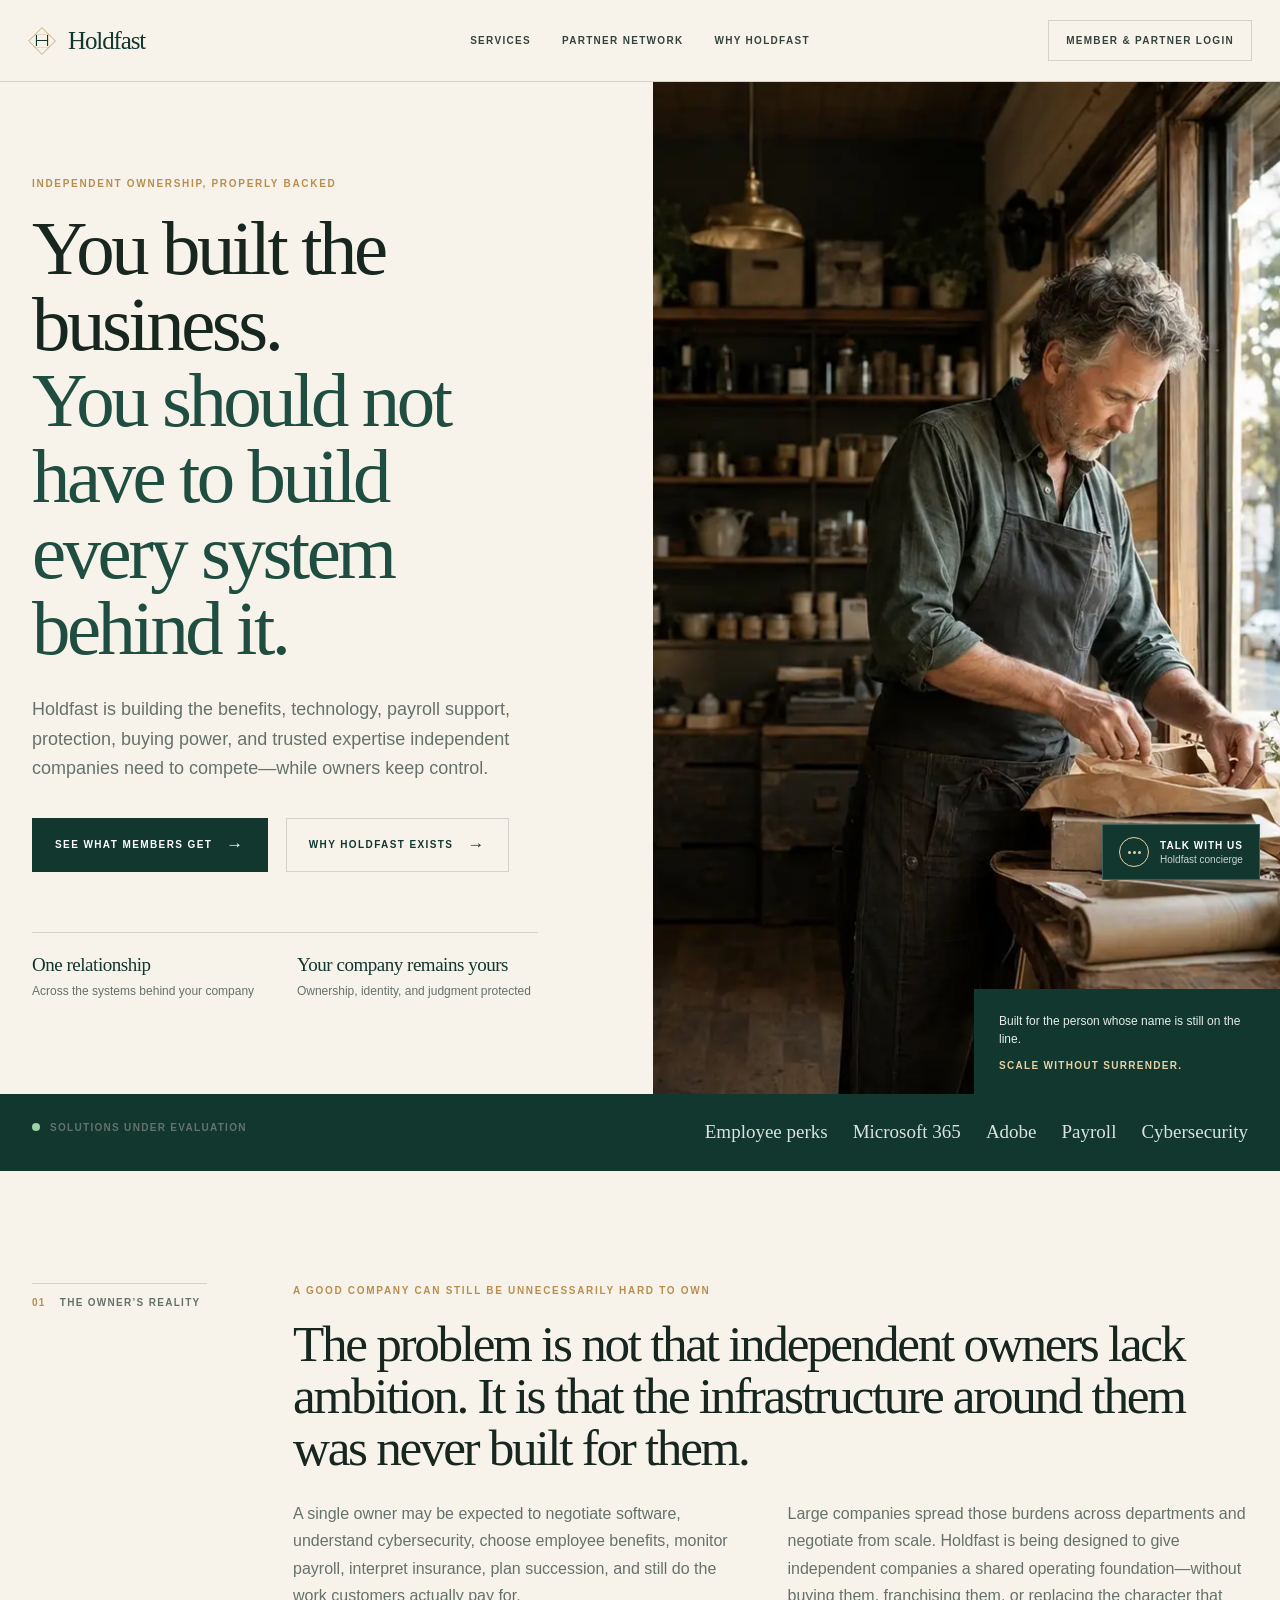
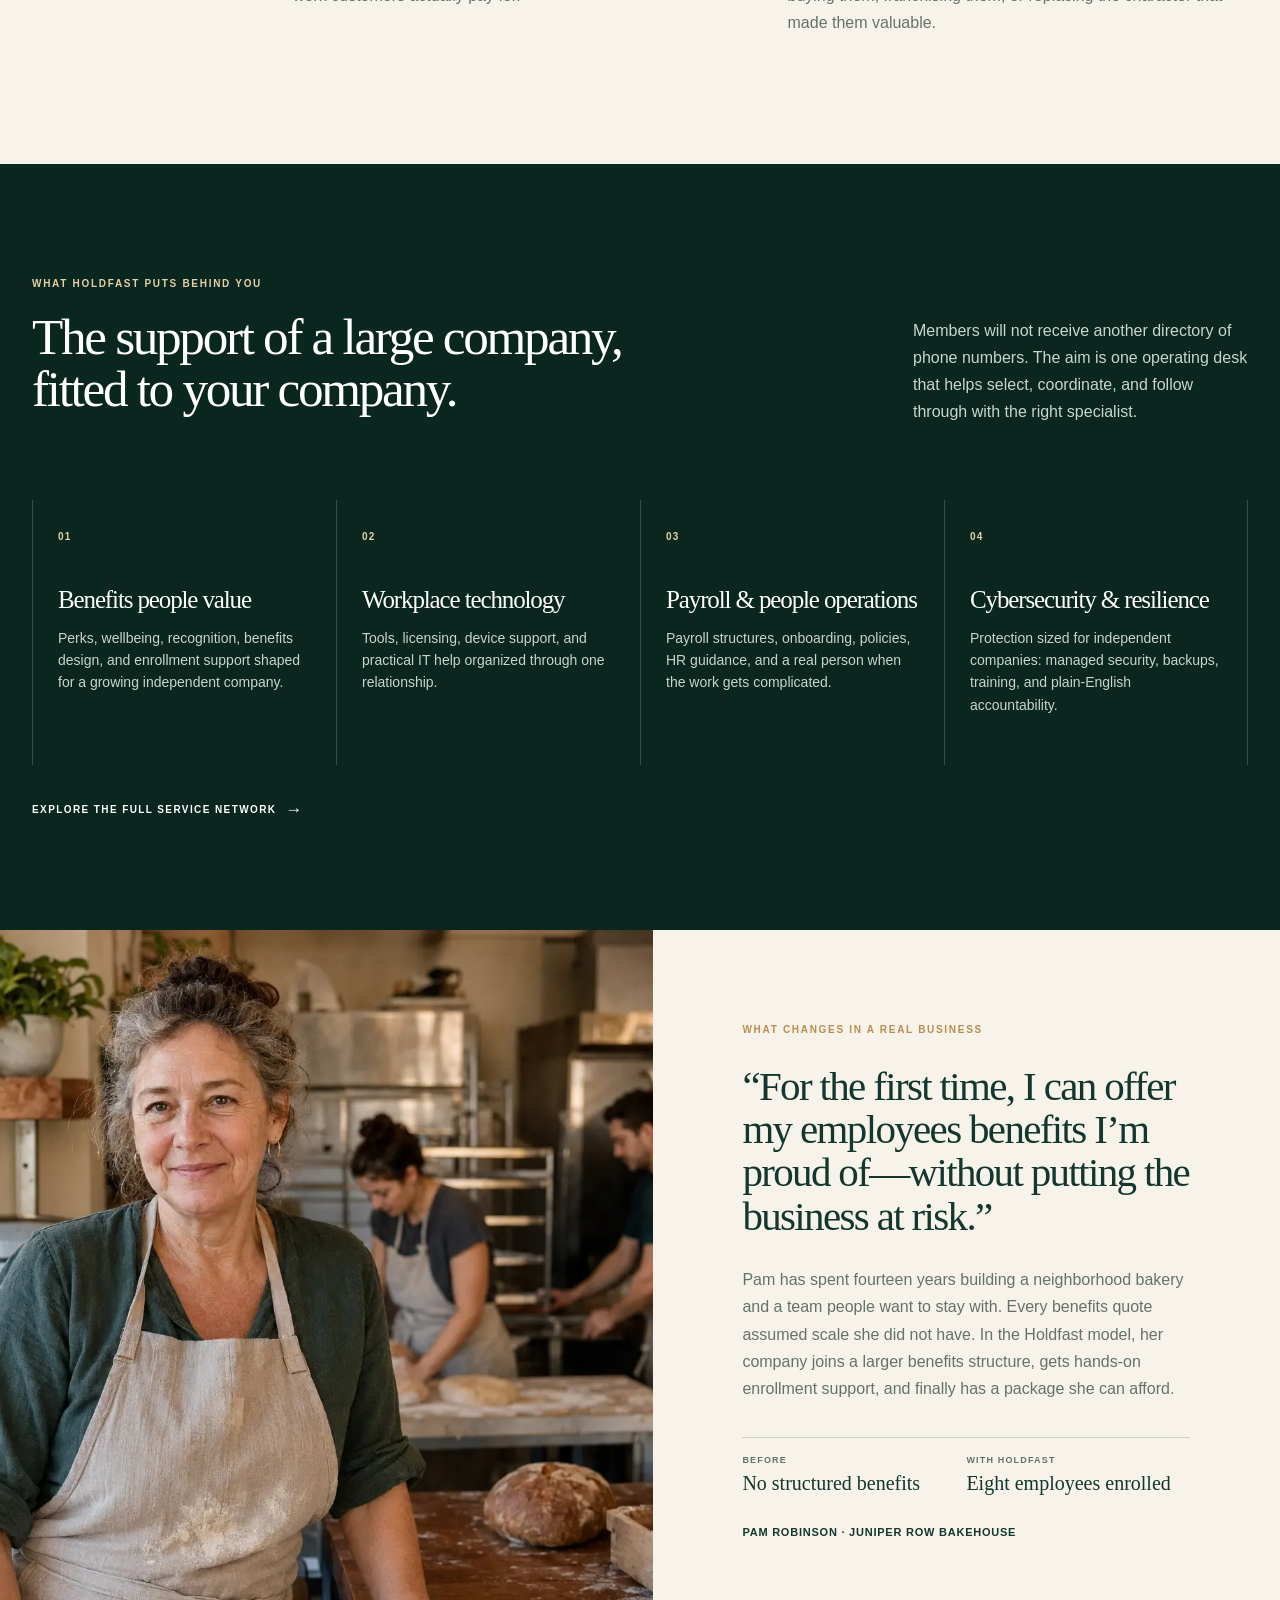
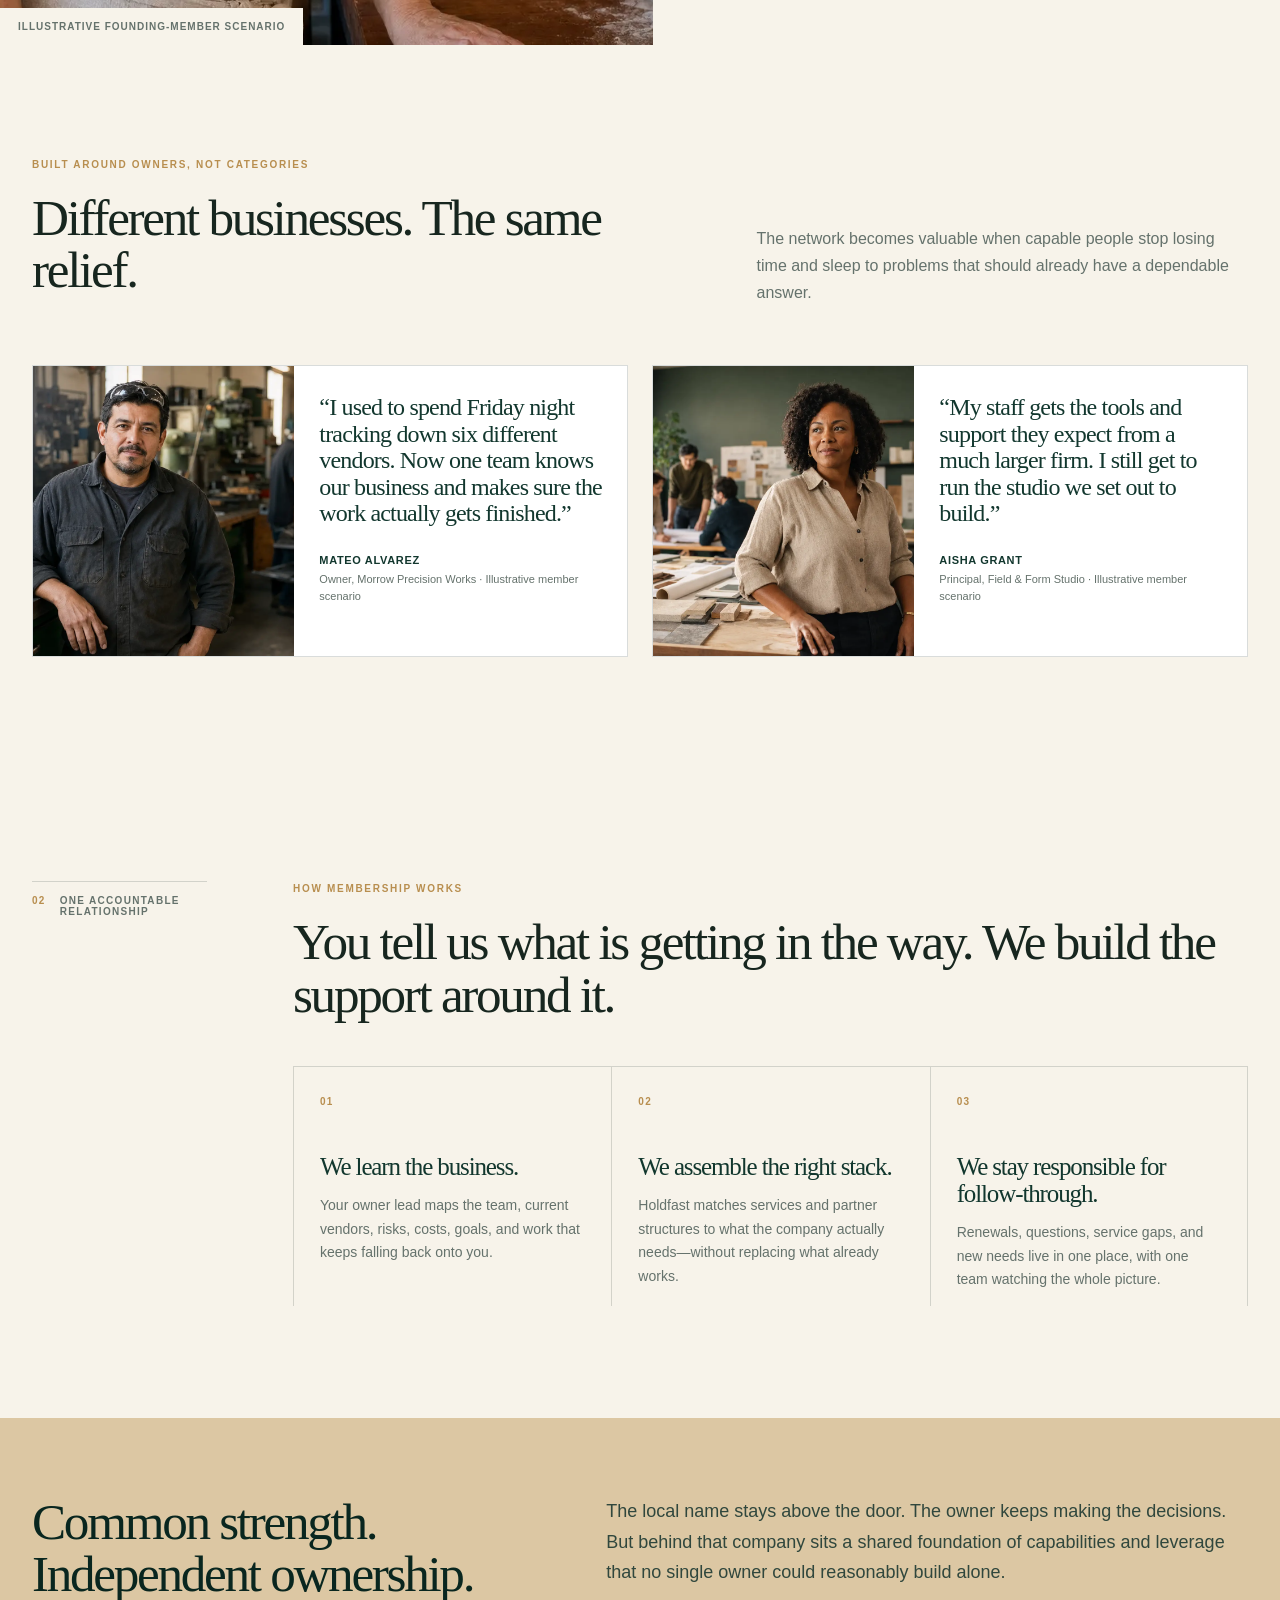
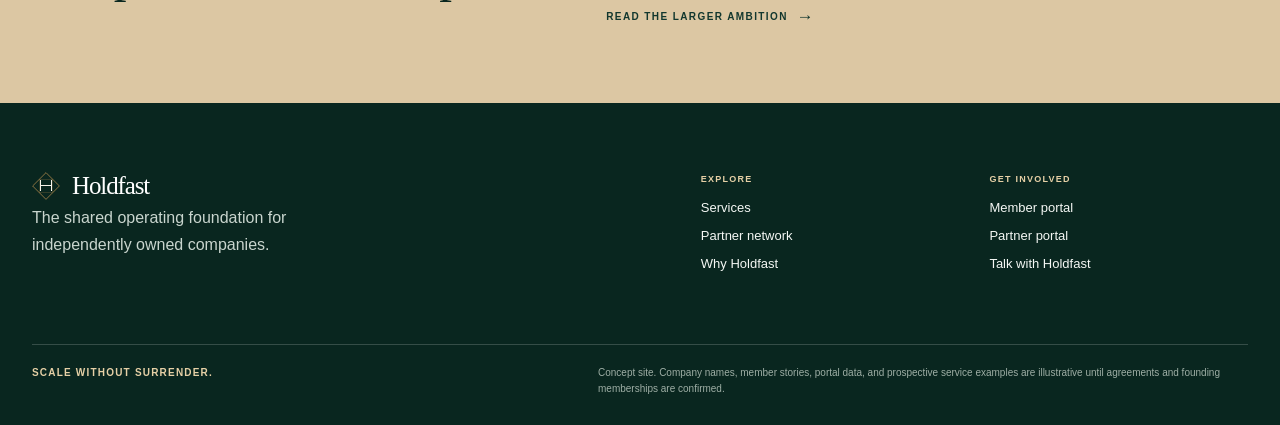
==== index.html @ 845e32da "Repair hero image framing and partner network diagram" ====
<!doctype html>
<html lang="en">
  <head>
    <meta charset="utf-8">
    <meta name="viewport" content="width=device-width, initial-scale=1">
    <meta name="description" content="Holdfast is building a shared operating foundation for independently owned companies.">
    <title>Holdfast — Scale Without Surrender</title>
    <link rel="stylesheet" href="/assets/styles/holdfast.css">
    <script defer src="/assets/scripts/holdfast.js"></script>
  </head>
  <body>
    <a class="skip-link" href="#main">Skip to content</a>
    <header class="site-header">
      <div class="nav-wrap">
        <a class="brand" href="/" aria-label="Holdfast home"><span class="brand-mark" aria-hidden="true"><i></i></span><span class="brand-name">Holdfast</span></a>
        <nav class="main-nav" aria-label="Primary navigation">
          <a href="/services/">Services</a>
          <a href="/network/">Partner network</a>
          <a href="/story/">Why Holdfast</a>
        </nav>
        <a class="portal-link" href="/portal/">Member &amp; partner login</a>
        <button class="menu-toggle" type="button" data-menu-toggle aria-label="Open menu" aria-expanded="false"><span></span><span></span></button>
      </div>
    </header>
    <nav class="mobile-nav" data-mobile-nav aria-label="Mobile navigation">
      <a href="/services/">Services</a>
      <a href="/network/">Partner network</a>
      <a href="/story/">Why Holdfast</a>
      <a href="/portal/">Member &amp; partner login</a>
    </nav>

    <main id="main" class="page">
      <section class="home-hero">
        <div class="home-copy">
          <p class="eyebrow">Independent ownership, properly backed</p>
          <h1>You built the business.<span class="display-line">You should not have to build every system behind it.</span></h1>
          <p class="lede">Holdfast is building the benefits, technology, payroll support, protection, buying power, and trusted expertise independent companies need to compete—while owners keep control.</p>
          <div class="hero-actions">
            <a class="button primary" href="/services/">See what members get <span class="arrow">→</span></a>
            <a class="button secondary" href="/story/">Why Holdfast exists <span class="arrow">→</span></a>
          </div>
          <div class="hero-proof">
            <div><strong>One relationship</strong><span>Across the systems behind your company</span></div>
            <div><strong>Your company remains yours</strong><span>Ownership, identity, and judgment protected</span></div>
          </div>
        </div>
        <div class="hero-visual">
          <img src="/assets/media/owner-at-work.webp" alt="Independent business owner preparing an order in a workshop" width="1568" height="1003" fetchpriority="high" decoding="async">
          <div class="photo-flag"><span>Built for the person whose name is still on the line.</span><strong>Scale without surrender.</strong></div>
        </div>
      </section>

      <section class="partner-bar" aria-label="Illustrative services under evaluation">
        <div class="container partner-bar-inner">
          <p class="partner-bar-label"><span class="status-dot"></span> Solutions under evaluation</p>
          <div class="platform-list" aria-label="Examples of platform categories"><span>Employee perks</span><span>Microsoft 365</span><span>Adobe</span><span>Payroll</span><span>Cybersecurity</span></div>
        </div>
      </section>

      <section class="section container split-index">
        <div class="section-index"><b>01</b><span>The owner’s reality</span></div>
        <div>
          <p class="eyebrow">A good company can still be unnecessarily hard to own</p>
          <h2>The problem is not that independent owners lack ambition. It is that the infrastructure around them was never built for them.</h2>
          <div class="two-column">
            <p>A single owner may be expected to negotiate software, understand cybersecurity, choose employee benefits, monitor payroll, interpret insurance, plan succession, and still do the work customers actually pay for.</p>
            <p>Large companies spread those burdens across departments and negotiate from scale. Holdfast is being designed to give independent companies a shared operating foundation—without buying them, franchising them, or replacing the character that made them valuable.</p>
          </div>
        </div>
      </section>

      <section class="services-band section">
        <div class="container">
          <div class="services-head">
            <div><p class="eyebrow light">What Holdfast puts behind you</p><h2>The support of a large company, fitted to your company.</h2></div>
            <p>Members will not receive another directory of phone numbers. The aim is one operating desk that helps select, coordinate, and follow through with the right specialist.</p>
          </div>
          <div class="service-grid">
            <a class="service-card" href="/services/#benefits"><span class="service-no">01</span><h3>Benefits people value</h3><p>Perks, wellbeing, recognition, benefits design, and enrollment support shaped for a growing independent company.</p></a>
            <a class="service-card" href="/services/#technology"><span class="service-no">02</span><h3>Workplace technology</h3><p>Tools, licensing, device support, and practical IT help organized through one relationship.</p></a>
            <a class="service-card" href="/services/#payroll"><span class="service-no">03</span><h3>Payroll &amp; people operations</h3><p>Payroll structures, onboarding, policies, HR guidance, and a real person when the work gets complicated.</p></a>
            <a class="service-card" href="/services/#security"><span class="service-no">04</span><h3>Cybersecurity &amp; resilience</h3><p>Protection sized for independent companies: managed security, backups, training, and plain-English accountability.</p></a>
          </div>
          <a class="inline-link light band-footer-link" href="/services/">Explore the full service network <span class="arrow">→</span></a>
        </div>
      </section>

      <section class="story-feature">
        <div class="story-image"><img src="/assets/media/pam-bakery.webp" alt="Illustrative independent bakery owner in her shop"><span class="image-note">Illustrative founding-member scenario</span></div>
        <div class="story-copy">
          <p class="eyebrow">What changes in a real business</p>
          <p class="story-quote">“For the first time, I can offer my employees benefits I’m proud of—without putting the business at risk.”</p>
          <p>Pam has spent fourteen years building a neighborhood bakery and a team people want to stay with. Every benefits quote assumed scale she did not have. In the Holdfast model, her company joins a larger benefits structure, gets hands-on enrollment support, and finally has a package she can afford.</p>
          <div class="before-after"><div><span>Before</span><strong>No structured benefits</strong></div><div><span>With Holdfast</span><strong>Eight employees enrolled</strong></div></div>
          <p class="credit">Pam Robinson · Juniper Row Bakehouse</p>
        </div>
      </section>

      <section class="section container">
        <div class="owner-stories-head"><div><p class="eyebrow">Built around owners, not categories</p><h2>Different businesses. The same relief.</h2></div><p>The network becomes valuable when capable people stop losing time and sleep to problems that should already have a dependable answer.</p></div>
        <div class="story-cards">
          <article class="story-card"><img src="/assets/media/mateo-workshop.webp" alt="Illustrative independent workshop owner"><div class="story-card-copy"><blockquote>“I used to spend Friday night tracking down six different vendors. Now one team knows our business and makes sure the work actually gets finished.”</blockquote><strong>Mateo Alvarez</strong><small>Owner, Morrow Precision Works · Illustrative member scenario</small></div></article>
          <article class="story-card"><img src="/assets/media/aisha-studio.webp" alt="Illustrative independent studio owner"><div class="story-card-copy"><blockquote>“My staff gets the tools and support they expect from a much larger firm. I still get to run the studio we set out to build.”</blockquote><strong>Aisha Grant</strong><small>Principal, Field &amp; Form Studio · Illustrative member scenario</small></div></article>
        </div>
      </section>

      <section class="section container split-index">
        <div class="section-index"><b>02</b><span>One accountable relationship</span></div>
        <div>
          <p class="eyebrow">How membership works</p>
          <h2>You tell us what is getting in the way. We build the support around it.</h2>
          <div class="steps">
            <article class="step"><span>01</span><h3>We learn the business.</h3><p>Your owner lead maps the team, current vendors, risks, costs, goals, and work that keeps falling back onto you.</p></article>
            <article class="step"><span>02</span><h3>We assemble the right stack.</h3><p>Holdfast matches services and partner structures to what the company actually needs—without replacing what already works.</p></article>
            <article class="step"><span>03</span><h3>We stay responsible for follow-through.</h3><p>Renewals, questions, service gaps, and new needs live in one place, with one team watching the whole picture.</p></article>
          </div>
        </div>
      </section>

      <section class="vision-strip">
        <div class="container vision-strip-inner">
          <h2>Common strength.<br>Independent ownership.</h2>
          <div><p>The local name stays above the door. The owner keeps making the decisions. But behind that company sits a shared foundation of capabilities and leverage that no single owner could reasonably build alone.</p><a class="inline-link" href="/story/">Read the larger ambition <span class="arrow">→</span></a></div>
        </div>
      </section>
    </main>

    <footer class="site-footer">
      <div class="container footer-grid">
        <div class="footer-brand"><a class="brand" href="/"><span class="brand-mark" aria-hidden="true"><i></i></span><span class="brand-name">Holdfast</span></a><p>The shared operating foundation for independently owned companies.</p></div>
        <div class="footer-nav"><div><p class="footer-label">Explore</p><a href="/services/">Services</a><a href="/network/">Partner network</a><a href="/story/">Why Holdfast</a></div><div><p class="footer-label">Get involved</p><a href="/portal/">Member portal</a><a href="/portal/?role=partner">Partner portal</a><button type="button" data-chat-open>Talk with Holdfast</button></div></div>
      </div>
      <div class="container footer-bottom"><p>Scale without surrender.</p><p>Concept site. Company names, member stories, portal data, and prospective service examples are illustrative until agreements and founding memberships are confirmed.</p></div>
    </footer>

    <aside class="chat-shell" aria-label="Talk with Holdfast">
      <section class="chat-panel" data-chat-panel hidden>
        <div class="chat-head"><div><span class="live-status"><i></i> Concierge preview</span><h3>Talk with Holdfast</h3><p>A starting place for future members and partners.</p></div><button type="button" data-chat-close aria-label="Close chat">×</button></div>
        <div class="chat-body" data-chat-content>
          <div class="chat-bubble">Hi—tell us what you are carrying in your business. We’ll help you find the right place to start.</div>
          <div class="chat-options" data-chat-options><button type="button">I own a business</button><button type="button">I represent a service partner</button><button type="button">I want to understand the vision</button></div>
          <form data-chat-form><textarea aria-label="Your message" placeholder="Tell us a little about what you need…" required></textarea><button class="chat-submit" type="submit">Start the conversation <span class="arrow">→</span></button></form>
        </div>
      </section>
      <button class="chat-launcher" type="button" data-chat-open aria-expanded="false"><span class="chat-icon" aria-hidden="true"><i></i><i></i><i></i></span><span><strong>Talk with us</strong><small>Holdfast concierge</small></span></button>
    </aside>
  </body>
</html>
---- assets/styles/holdfast.css ----
:root {
  --forest: #12372e;
  --forest-deep: #09261f;
  --forest-soft: #1f4d40;
  --paper: #f7f3ea;
  --paper-deep: #eae2d3;
  --ink: #17261f;
  --muted: #65726c;
  --brass: #b88e4f;
  --brass-pale: #e6d0a6;
  --line: rgba(23, 38, 31, .16);
  --white-line: rgba(255, 255, 255, .18);
  --display: Georgia, "Times New Roman", serif;
  --body: Inter, Avenir, "Helvetica Neue", Arial, sans-serif;
  --content: 1240px;
  --radius: 2px;
  --shadow: 0 20px 65px rgba(11, 35, 28, .12);
}

* { box-sizing: border-box; }
html { scroll-behavior: smooth; }
body { margin: 0; background: var(--paper); color: var(--ink); font-family: var(--body); -webkit-font-smoothing: antialiased; }
body.nav-open { overflow: hidden; }
a { color: inherit; text-decoration: none; }
button, input, textarea { font: inherit; }
button { cursor: pointer; }
img { display: block; max-width: 100%; }

.skip-link { left: 20px; top: -60px; position: fixed; z-index: 999; padding: 12px 16px; background: var(--paper); color: var(--forest); font-weight: 700; }
.skip-link:focus { top: 20px; }
.page { overflow: hidden; }
.container { width: min(var(--content), calc(100% - 64px)); margin: 0 auto; }
.section { padding: 112px 0; }
.eyebrow { color: var(--brass); font-size: 10px; font-weight: 800; letter-spacing: .17em; line-height: 1.5; margin: 0 0 20px; text-transform: uppercase; }
.eyebrow.light { color: var(--brass-pale); }
h1, h2, h3, p { margin-top: 0; }
h1, h2, h3 { font-family: var(--display); font-weight: 400; letter-spacing: -.045em; }
h1 { font-size: clamp(46px, 6vw, 86px); line-height: .99; margin-bottom: 28px; }
h2 { font-size: clamp(34px, 4vw, 59px); line-height: 1.02; margin-bottom: 26px; }
h3 { font-size: 28px; line-height: 1.08; margin-bottom: 14px; }
p { color: var(--muted); font-size: 16px; line-height: 1.7; }
.lede { font-size: 18px; line-height: 1.64; max-width: 62ch; }
.display-line { display: block; color: var(--forest-soft); }
.button { align-items: center; border: 1px solid transparent; display: inline-flex; gap: 14px; justify-content: center; min-height: 54px; padding: 0 22px; font-size: 10px; font-weight: 800; letter-spacing: .14em; text-transform: uppercase; transition: background .18s, border-color .18s, color .18s, transform .18s; }
.button:hover { transform: translateY(-1px); }
.button.primary { background: var(--forest); color: #fff; }
.button.primary:hover { background: var(--forest-soft); }
.button.secondary { border-color: var(--line); color: var(--forest); }
.button.secondary:hover { background: #fff; }
.button.light { background: var(--paper); color: var(--forest); }
.button.light:hover { background: var(--brass-pale); }
.arrow { font-size: 17px; line-height: 1; transition: transform .18s; }
.button:hover .arrow, .inline-link:hover .arrow { transform: translateX(3px); }
.inline-link { align-items: center; color: var(--forest); display: inline-flex; gap: 9px; font-size: 10px; font-weight: 800; letter-spacing: .14em; text-transform: uppercase; }
.inline-link.light { color: #fff; }

/* Header */
.site-header { background: rgba(247,243,234,.95); backdrop-filter: blur(12px); border-bottom: 1px solid var(--line); height: 82px; position: sticky; top: 0; z-index: 90; }
.nav-wrap { align-items: center; display: grid; grid-template-columns: 1fr auto 1fr; height: 100%; width: min(1440px, calc(100% - 56px)); margin: 0 auto; }
.brand { align-items: center; display: inline-flex; gap: 12px; justify-self: start; }
.brand-mark { height: 28px; position: relative; width: 28px; }
.brand-mark::before, .brand-mark::after { border: 1px solid var(--brass); content: ""; inset: 0; position: absolute; transform: rotate(45deg) scale(.7); }
.brand-mark::after { border-color: rgba(184,142,79,.48); transform: rotate(0) scale(.48); }
.brand-mark i, .brand-mark i::before, .brand-mark i::after { background: var(--forest); content: ""; display: block; position: absolute; z-index: 1; }
.brand-mark i { height: 1px; left: 8px; top: 13px; width: 12px; }
.brand-mark i::before, .brand-mark i::after { height: 11px; top: -5px; width: 1px; }
.brand-mark i::before { left: 0; }
.brand-mark i::after { right: 0; }
.brand-name { color: var(--forest); font-family: var(--display); font-size: 25px; letter-spacing: -.045em; }
.main-nav { align-items: center; display: flex; gap: 31px; }
.main-nav a, .portal-link { color: #35433d; font-size: 10px; font-weight: 800; letter-spacing: .13em; text-transform: uppercase; }
.main-nav a { transition: color .18s; }
.main-nav a:hover, .main-nav a.active { color: var(--brass); }
.portal-link { border: 1px solid var(--line); justify-self: end; padding: 14px 17px; transition: background .18s, color .18s; }
.portal-link:hover { background: var(--forest); color: #fff; }
.menu-toggle { background: none; border: 0; display: none; height: 44px; justify-self: end; padding: 10px; width: 44px; }
.menu-toggle span { background: var(--forest); display: block; height: 1px; margin: 5px 0; width: 23px; }
.mobile-nav { background: var(--paper); border-bottom: 1px solid var(--line); display: none; left: 0; padding: 16px 28px 28px; position: fixed; right: 0; top: 82px; z-index: 80; }
.mobile-nav.open { display: grid; }
.mobile-nav a { border-bottom: 1px solid var(--line); color: var(--forest); font-size: 13px; font-weight: 800; letter-spacing: .1em; padding: 18px 0; text-transform: uppercase; }

/* Home */
.home-hero { display: grid; grid-template-columns: minmax(0, 1fr) minmax(500px, .96fr); min-height: 680px; }
.home-copy { align-self: center; padding: 94px max(32px, calc((100vw - var(--content)) / 2)) 94px max(32px, calc((100vw - var(--content)) / 2)); padding-right: 9vw; }
.home-copy h1 { max-width: 710px; }
.hero-actions { align-items: center; display: flex; flex-wrap: wrap; gap: 18px; margin-top: 34px; }
.hero-proof { border-top: 1px solid var(--line); display: grid; gap: 24px; grid-template-columns: 1fr 1fr; margin-top: 60px; padding-top: 21px; max-width: 590px; }
.hero-proof strong { color: var(--forest); display: block; font-family: var(--display); font-size: 19px; font-weight: 400; letter-spacing: -.025em; margin-bottom: 5px; }
.hero-proof span { color: var(--muted); font-size: 12px; line-height: 1.5; }
.hero-visual { background: var(--forest-deep); min-height: 680px; overflow: hidden; position: relative; }
.hero-visual img { height: 100%; object-fit: cover; object-position: 75% center; width: 100%; }
.photo-flag { background: var(--forest); bottom: 0; color: #fff; max-width: 306px; padding: 23px 25px; position: absolute; right: 0; }
.photo-flag span { color: #e5ece7; display: block; font-size: 12px; line-height: 1.5; }
.photo-flag strong { color: var(--brass-pale); display: block; font-size: 10px; letter-spacing: .13em; margin-top: 12px; text-transform: uppercase; }
.partner-bar { background: var(--forest); color: #fff; padding: 25px 0; }
.partner-bar-inner { align-items: center; display: flex; gap: 36px; justify-content: space-between; }
.partner-bar-label { align-items: center; display: flex; flex: 0 0 auto; font-size: 10px; font-weight: 800; gap: 10px; letter-spacing: .13em; text-transform: uppercase; }
.status-dot { background: #9bd3a9; border-radius: 50%; height: 8px; width: 8px; }
.platform-list { align-items: center; color: #d9e2dc; display: flex; flex-wrap: wrap; font-family: var(--display); font-size: 19px; gap: 25px; justify-content: flex-end; }
.platform-list span { white-space: nowrap; }

.split-index { display: grid; gap: 86px; grid-template-columns: 175px minmax(0, 1fr); }
.section-index { border-top: 1px solid var(--line); color: var(--muted); display: flex; font-size: 10px; font-weight: 800; gap: 14px; letter-spacing: .13em; padding-top: 13px; text-transform: uppercase; }
.section-index b { color: var(--brass); }
.two-column { display: grid; gap: 34px; grid-template-columns: 1fr 1fr; }
.services-band { background: var(--forest-deep); color: #fff; }
.services-head { align-items: end; display: flex; gap: 60px; justify-content: space-between; margin-bottom: 58px; }
.services-head h2 { max-width: 680px; }
.services-head p { color: #c9d5ce; max-width: 335px; }
.service-grid { display: grid; grid-template-columns: repeat(4, 1fr); }
.service-card { border-left: 1px solid var(--white-line); min-height: 265px; padding: 26px 25px; transition: background .18s; }
.service-card:last-child { border-right: 1px solid var(--white-line); }
.service-card:hover { background: rgba(255,255,255,.07); }
.service-no { color: var(--brass-pale); font-size: 10px; font-weight: 800; letter-spacing: .13em; }
.service-card h3 { font-size: 25px; margin-top: 42px; }
.service-card p { color: #cad4ce; font-size: 14px; line-height: 1.6; }
.band-footer-link { color: #fff; margin-top: 36px; }

.story-feature { display: grid; grid-template-columns: 1.02fr .98fr; }
.story-image { min-height: 600px; position: relative; }
.story-image img { height: 100%; object-fit: cover; width: 100%; }
.image-note { background: var(--paper); bottom: 0; color: var(--muted); font-size: 10px; font-weight: 800; left: 0; letter-spacing: .1em; padding: 13px 18px; position: absolute; text-transform: uppercase; }
.story-copy { align-self: center; padding: 92px 7vw; }
.story-quote { color: var(--forest); font-family: var(--display); font-size: clamp(30px, 3.2vw, 48px); letter-spacing: -.04em; line-height: 1.06; margin: 28px 0; }
.before-after { border-top: 1px solid var(--line); display: grid; grid-template-columns: 1fr 1fr; margin: 35px 0 28px; padding-top: 17px; }
.before-after span { color: var(--muted); display: block; font-size: 9px; font-weight: 800; letter-spacing: .13em; margin-bottom: 7px; text-transform: uppercase; }
.before-after strong { color: var(--forest); font-family: var(--display); font-size: 20px; font-weight: 400; }
.credit { color: var(--forest); font-size: 11px; font-weight: 800; letter-spacing: .07em; margin-top: 24px; text-transform: uppercase; }
.owner-stories-head { display: grid; gap: 42px; grid-template-columns: 1fr .72fr; margin-bottom: 43px; }
.owner-stories-head p:last-child { align-self: end; }
.story-cards { display: grid; gap: 24px; grid-template-columns: 1fr 1fr; }
.story-card { background: #fff; border: 1px solid var(--line); display: grid; grid-template-columns: .88fr 1.12fr; }
.story-card img { height: 100%; min-height: 290px; object-fit: cover; width: 100%; }
.story-card-copy { padding: 28px 25px; }.story-card-copy blockquote { color: var(--forest); font-family: var(--display); font-size: 24px; letter-spacing: -.035em; line-height: 1.1; margin: 0 0 28px; }.story-card-copy strong { color: var(--forest); display: block; font-size: 11px; letter-spacing: .06em; text-transform: uppercase; }.story-card-copy small { color: var(--muted); display: block; font-size: 11px; line-height: 1.5; margin-top: 5px; }

.steps { border-top: 1px solid var(--line); display: grid; grid-template-columns: repeat(3, 1fr); margin-top: 45px; }
.step { border-left: 1px solid var(--line); padding: 24px 26px 0; }
.step:last-child { border-right: 1px solid var(--line); }
.step span { color: var(--brass); font-size: 10px; font-weight: 800; letter-spacing: .13em; }
.step h3 { color: var(--forest); font-size: 25px; margin-top: 44px; }
.step p { font-size: 14px; }

.vision-strip { background: #dcc7a3; padding: 78px 0; }
.vision-strip-inner { display: grid; gap: 70px; grid-template-columns: .88fr 1.12fr; }
.vision-strip h2 { color: var(--forest-deep); margin: 0; }
.vision-strip p { color: #30473d; font-size: 18px; }

/* Interior pages */
.page-hero { background: var(--paper); padding: 102px 0 95px; }
.page-hero-grid { display: grid; gap: 80px; grid-template-columns: 1fr .77fr; }
.page-hero h1 { font-size: clamp(45px, 5.1vw, 76px); max-width: 840px; }
.page-hero .lede { max-width: 57ch; }
.hero-aside { align-self: end; border-left: 1px solid var(--line); padding: 4px 0 4px 32px; }
.hero-aside p { color: var(--forest); font-family: var(--display); font-size: 25px; letter-spacing: -.03em; line-height: 1.15; }
.hero-aside span { color: var(--muted); font-size: 12px; line-height: 1.55; }
.services-catalog { padding-top: 94px; }
.catalog { margin-top: 60px; }
.catalog-item { border-top: 1px solid var(--line); display: grid; gap: 34px; grid-template-columns: 70px minmax(0, 1fr) minmax(280px, .85fr); padding: 34px 0; }
.catalog-item:last-child { border-bottom: 1px solid var(--line); }
.catalog-num { color: var(--brass); font-size: 10px; font-weight: 800; letter-spacing: .13em; }
.catalog-item h3 { color: var(--forest); font-size: 33px; margin-bottom: 10px; }
.catalog-item .providers { color: var(--forest-soft); font-size: 11px; font-weight: 800; letter-spacing: .08em; margin: 17px 0 0; text-transform: uppercase; }
.check-list { list-style: none; margin: 0; padding: 3px 0; }
.check-list li { border-bottom: 1px solid var(--line); color: #48574f; font-size: 13px; line-height: 1.5; padding: 10px 0 10px 23px; position: relative; }
.check-list li:last-child { border-bottom: 0; }
.check-list li::before { color: var(--brass); content: "✓"; font-weight: 800; left: 0; position: absolute; }
.service-terms { background: var(--forest); color: #fff; }
.service-terms-grid { display: grid; gap: 70px; grid-template-columns: .85fr 1.15fr; }
.service-terms h2 { max-width: 490px; }
.service-terms p { color: #c9d5ce; }
.provider-cards { display: grid; gap: 14px; grid-template-columns: 1fr 1fr; }
.provider-card { background: rgba(255,255,255,.07); border: 1px solid var(--white-line); padding: 25px; }
.provider-card small { color: var(--brass-pale); display: block; font-size: 9px; font-weight: 800; letter-spacing: .13em; margin-bottom: 18px; text-transform: uppercase; }
.provider-card h3 { font-size: 23px; }
.provider-card p { font-size: 13px; }
.notice { border: 1px solid var(--line); color: var(--muted); font-size: 12px; line-height: 1.6; padding: 18px 20px; }

/* Network */
.network-visual { background: radial-gradient(circle at 50% 50%, rgba(184,142,79,.13), transparent 35%), linear-gradient(90deg, rgba(23,38,31,.07) 1px, transparent 1px), linear-gradient(rgba(23,38,31,.07) 1px, transparent 1px); background-size: auto, 36px 36px, 36px 36px; border: 1px solid rgba(23,38,31,.1); isolation: isolate; min-height: 370px; overflow: hidden; position: relative; }
.network-visual::before, .network-visual::after { border: 1px solid rgba(184,142,79,.42); border-radius: 50%; content: ""; left: 50%; pointer-events: none; position: absolute; top: 50%; transform: translate(-50%,-50%); z-index: 0; }
.network-visual::before { height: 230px; width: 230px; }
.network-visual::after { border-color: rgba(23,38,31,.15); height: 310px; width: 310px; }
.network-link { background: linear-gradient(90deg, rgba(184,142,79,.8), rgba(23,55,46,.2)); height: 1px; left: 50%; position: absolute; top: 50%; transform-origin: 0 50%; width: 41%; z-index: 1; }
.network-link::after { background: var(--brass); border: 2px solid var(--paper); border-radius: 50%; content: ""; height: 7px; position: absolute; right: -3px; top: -3px; width: 7px; }
.link-one { transform: rotate(220deg); }.link-two { transform: rotate(329deg); }.link-three { transform: rotate(145deg); }.link-four { transform: rotate(39deg); }
.network-center { align-items: center; background: var(--forest); border: 7px solid var(--paper); border-radius: 50%; box-shadow: 0 12px 34px rgba(9,38,31,.16); color: #fff; display: grid; height: 151px; left: 50%; place-content: center; position: absolute; text-align: center; top: 50%; transform: translate(-50%,-50%); width: 151px; z-index: 2; }
.network-center strong { font-family: var(--display); font-size: 24px; font-weight: 400; }
.network-center span { color: var(--brass-pale); font-size: 10px; font-weight: 800; letter-spacing: .12em; margin-bottom: 5px; }
.network-node { background: #fff; border: 1px solid var(--line); box-shadow: 0 12px 27px rgba(9,38,31,.07); padding: 14px 17px; position: absolute; text-align: center; width: 135px; z-index: 2; }
.network-node b { color: var(--forest); display: block; font-family: var(--display); font-size: 19px; font-weight: 400; }
.network-node small { color: var(--muted); font-size: 9px; line-height: 1.3; }
.node-one { left: 4%; top: 17%; }.node-two { right: 3%; top: 10%; }.node-three { bottom: 10%; left: 8%; }.node-four { bottom: 4%; right: 10%; }
.partner-types { display: grid; grid-template-columns: repeat(4, 1fr); margin-top: 58px; }
.partner-type { border-left: 1px solid var(--line); min-height: 250px; padding: 22px 24px; }
.partner-type:last-child { border-right: 1px solid var(--line); }
.partner-type span { color: var(--brass); font-size: 10px; font-weight: 800; letter-spacing: .13em; }
.partner-type h3 { color: var(--forest); font-size: 25px; margin-top: 44px; }
.partner-type p { font-size: 14px; }
.partner-standard { background: var(--forest-deep); color: #fff; }
.partner-standard-grid { display: grid; gap: 90px; grid-template-columns: 1fr 1fr; }
.partner-standard p { color: #c9d5ce; }
.white-checks { list-style: none; margin: 10px 0 0; padding: 0; }
.white-checks li { border-bottom: 1px solid var(--white-line); color: #e9eee9; font-size: 15px; padding: 15px 0 15px 26px; position: relative; }
.white-checks li::before { color: var(--brass-pale); content: "✓"; font-weight: 800; left: 0; position: absolute; }
.economics { display: grid; grid-template-columns: repeat(4, 1fr); margin-top: 50px; }
.economics article { border-left: 1px solid var(--line); padding: 21px 24px; }.economics article:last-child { border-right: 1px solid var(--line); }
.economics span { color: var(--brass); font-size: 11px; font-weight: 800; letter-spacing: .13em; }.economics h3 { color: var(--forest); font-size: 25px; margin-top: 41px; }.economics p { font-size: 14px; }

/* Story */
.founder-origin { display: grid; grid-template-columns: 1.05fr .95fr; }
.founder-origin-image { min-height: 570px; }.founder-origin-image img { height: 100%; object-fit: cover; width: 100%; }
.founder-origin-copy { align-self: center; padding: 80px 7vw; }.founder-origin-copy h2 { color: var(--forest); }
.constitution { background: var(--paper-deep); }.constitution-head { max-width: 670px; }.promise-grid { display: grid; grid-template-columns: repeat(3, 1fr); margin-top: 55px; }.promise { border-left: 1px solid rgba(23,38,31,.2); min-height: 228px; padding: 22px 24px; }.promise:nth-child(3n) { border-right: 1px solid rgba(23,38,31,.2); }.promise:nth-child(n+4) { border-top: 1px solid rgba(23,38,31,.2); }.promise b { color: var(--brass); font-family: var(--display); font-size: 25px; font-weight: 400; }.promise h3 { color: var(--forest); font-size: 23px; margin-top: 30px; }.promise p { font-size: 13px; }
.future { background: var(--forest); color: #fff; }.future-grid { display: grid; gap: 80px; grid-template-columns: .85fr 1.15fr; }.future p { color: #c9d5ce; }.future-list { list-style: none; margin: 0; padding: 0; }.future-list li { border-top: 1px solid var(--white-line); display: grid; gap: 15px; grid-template-columns: 50px 1fr; padding: 19px 0; }.future-list li:last-child { border-bottom: 1px solid var(--white-line); }.future-list b { color: var(--brass-pale); font-size: 10px; letter-spacing: .13em; }.future-list strong { display: block; font-family: var(--display); font-size: 23px; font-weight: 400; letter-spacing: -.025em; margin-bottom: 3px; }.future-list span { color: #c9d5ce; font-size: 13px; }

/* Portal */
.portal-intro { padding: 90px 0 62px; text-align: center; }.portal-intro .lede { margin: 0 auto; }.portal-experience { margin-bottom: 112px; }.role-tabs { border-bottom: 1px solid var(--line); display: flex; justify-content: center; }.role-tab { background: transparent; border: 0; color: var(--muted); font-size: 10px; font-weight: 800; letter-spacing: .13em; padding: 17px 26px; text-transform: uppercase; }.role-tab.active { border-bottom: 2px solid var(--forest); color: var(--forest); }.portal-grid { background: #fff; box-shadow: var(--shadow); display: grid; grid-template-columns: .86fr 1.14fr; min-height: 550px; }.signin-panel { padding: 52px; }.signin-panel h2 { color: var(--forest); font-size: 43px; }.signin-panel label { color: var(--forest); display: block; font-size: 10px; font-weight: 800; letter-spacing: .12em; margin: 21px 0 8px; text-transform: uppercase; }.signin-panel input { border: 1px solid var(--line); border-radius: 0; color: var(--ink); padding: 14px; width: 100%; }.signin-panel input:focus { outline: 2px solid var(--brass-pale); }.form-row { align-items: center; display: flex; justify-content: space-between; margin: 15px 0 24px; }.checkbox-row { align-items: center; color: var(--muted); display: flex; font-size: 12px; gap: 7px; }.text-button { background: none; border: 0; color: var(--forest); font-size: 11px; padding: 0; text-decoration: underline; }.wide { width: 100%; }.microsoft { align-items: center; background: #fff; border: 1px solid var(--line); color: #28352f; display: flex; font-size: 12px; gap: 12px; justify-content: center; margin-top: 12px; min-height: 48px; width: 100%; }.microsoft-mark { display: grid; gap: 2px; grid-template-columns: 7px 7px; }.microsoft-mark i { background: var(--brass); display: block; height: 7px; width: 7px; }.signin-note { color: var(--muted); font-size: 11px; margin-top: 25px; }.signin-note a { color: var(--forest); text-decoration: underline; }.portal-notice { background: #f6f2e9; border: 1px solid var(--line); margin-top: 22px; padding: 20px; }.portal-notice strong { color: var(--forest); display: block; font-family: var(--display); font-size: 23px; font-weight: 400; margin-bottom: 8px; }.portal-notice p { font-size: 13px; margin: 0; }.dashboard-preview { background: var(--forest); color: #fff; padding: 45px; }.dashboard-top { align-items: center; border-bottom: 1px solid var(--white-line); display: flex; justify-content: space-between; padding-bottom: 22px; }.dashboard-top p { color: #fff; font-family: var(--display); font-size: 26px; letter-spacing: -.03em; margin: 0; }.dashboard-top span { color: var(--brass-pale); font-size: 10px; font-weight: 800; letter-spacing: .12em; text-transform: uppercase; }.dash-avatar { align-items: center; border: 1px solid var(--brass-pale); border-radius: 50%; color: var(--brass-pale); display: flex; font-size: 11px; font-weight: 800; height: 42px; justify-content: center; width: 42px; }.summary-cards { display: grid; gap: 13px; grid-template-columns: 1fr 1fr; margin: 26px 0; }.summary-card { background: rgba(255,255,255,.09); padding: 19px; }.summary-card span, .dash-label { color: #cbd6d0; display: block; font-size: 10px; letter-spacing: .1em; text-transform: uppercase; }.summary-card strong { display: block; font-family: var(--display); font-size: 31px; font-weight: 400; letter-spacing: -.03em; margin: 10px 0 5px; }.summary-card small { color: #cbd6d0; font-size: 11px; }.dashboard-list { border-top: 1px solid var(--white-line); padding-top: 18px; }.dashboard-list article { align-items: center; border-bottom: 1px solid var(--white-line); display: grid; gap: 14px; grid-template-columns: 34px 1fr auto; padding: 14px 0; }.service-icon { align-items: center; background: rgba(255,255,255,.1); border-radius: 50%; color: var(--brass-pale); display: flex; font-size: 12px; font-weight: 800; height: 30px; justify-content: center; width: 30px; }.dashboard-list b { color: #fff; display: block; font-size: 13px; }.dashboard-list small { color: #cbd6d0; font-size: 11px; }.dash-status { color: var(--brass-pale); font-size: 10px; font-style: normal; }

/* Footer and chat */
.site-footer { background: var(--forest-deep); color: #fff; padding: 69px 0 29px; }.footer-grid { display: grid; grid-template-columns: 1.1fr .9fr; }.footer-brand .brand-name { color: #fff; }.footer-brand .brand-mark i, .footer-brand .brand-mark i::before, .footer-brand .brand-mark i::after { background: var(--paper); }.footer-brand p { color: #c9d5ce; max-width: 310px; }.footer-nav { display: grid; grid-template-columns: 1fr 1fr; gap: 30px; }.footer-label { color: var(--brass-pale); font-size: 9px; font-weight: 800; letter-spacing: .14em; text-transform: uppercase; }.footer-nav a, .footer-nav button { background: none; border: 0; color: #f4f7f4; display: block; font-size: 13px; margin: 13px 0; padding: 0; text-align: left; }.footer-nav a:hover, .footer-nav button:hover { color: var(--brass-pale); }.footer-bottom { border-top: 1px solid var(--white-line); display: flex; gap: 28px; justify-content: space-between; margin-top: 60px; padding-top: 20px; }.footer-bottom p { color: #9eaea5; font-size: 10px; line-height: 1.55; margin: 0; max-width: 650px; }.footer-bottom p:first-child { color: var(--brass-pale); font-weight: 800; letter-spacing: .12em; text-transform: uppercase; }
.chat-shell { bottom: 20px; position: fixed; right: 20px; z-index: 95; }.chat-launcher { align-items: center; background: var(--forest); border: 1px solid rgba(255,255,255,.2); box-shadow: 0 9px 27px rgba(9,38,31,.25); color: #fff; display: flex; gap: 11px; padding: 12px 16px; text-align: left; }.chat-icon { align-items: center; border: 1px solid var(--brass-pale); border-radius: 50%; display: flex; gap: 2px; height: 30px; justify-content: center; width: 30px; }.chat-icon i { background: var(--brass-pale); border-radius: 50%; height: 3px; width: 3px; }.chat-launcher strong { display: block; font-size: 10px; letter-spacing: .1em; text-transform: uppercase; }.chat-launcher small { color: #c9d5ce; display: block; font-size: 10px; margin-top: 3px; }.chat-panel { background: #fff; box-shadow: var(--shadow); bottom: 62px; position: absolute; right: 0; width: min(370px, calc(100vw - 40px)); }.chat-head { align-items: flex-start; background: var(--forest); color: #fff; display: flex; justify-content: space-between; padding: 20px; }.chat-head h3 { font-family: var(--body); font-size: 13px; font-weight: 800; letter-spacing: .04em; margin: 0; }.chat-head p { color: #dfe8e2; font-size: 11px; margin: 5px 0 0; }.chat-head button { background: none; border: 0; color: #fff; font-size: 24px; line-height: 1; }.live-status { align-items: center; color: var(--brass-pale); display: flex; font-size: 9px; font-weight: 800; gap: 6px; letter-spacing: .1em; margin-bottom: 7px; text-transform: uppercase; }.live-status i { background: #9bd3a9; border-radius: 50%; height: 7px; width: 7px; }.chat-body { padding: 20px; }.chat-bubble { background: #edf1ed; color: #3e5148; font-size: 13px; line-height: 1.55; padding: 13px; }.chat-options { display: grid; gap: 7px; margin: 14px 0; }.chat-options button { background: #fff; border: 1px solid var(--line); color: var(--forest); font-size: 11px; padding: 9px 10px; text-align: left; }.chat-options button.selected { background: #eff4ef; border-color: var(--forest); }.chat-body textarea { border: 1px solid var(--line); height: 78px; padding: 10px; resize: vertical; width: 100%; }.chat-submit { align-items: center; background: var(--forest); border: 0; color: #fff; display: flex; font-size: 10px; font-weight: 800; gap: 10px; justify-content: center; letter-spacing: .1em; margin-top: 10px; min-height: 45px; text-transform: uppercase; width: 100%; }.chat-confirm { padding: 14px 0 5px; text-align: center; }.chat-confirm strong { color: var(--forest); display: block; font-family: var(--display); font-size: 25px; font-weight: 400; margin-bottom: 7px; }.chat-confirm p { font-size: 13px; }.chat-confirm button { background: none; border: 0; color: var(--forest); font-size: 12px; text-decoration: underline; }

@media (max-width: 1000px) {
  .home-hero { grid-template-columns: 1fr; }.home-copy { padding: 78px max(32px, calc((100vw - var(--content)) / 2)); }.hero-visual { min-height: 530px; }.services-head { display: block; }.services-head p { max-width: 540px; }.service-grid, .partner-types, .economics { grid-template-columns: 1fr 1fr; }.service-card:nth-child(2), .partner-type:nth-child(2), .economics article:nth-child(2) { border-right: 1px solid var(--white-line); }.service-card:nth-child(n+3), .partner-type:nth-child(n+3), .economics article:nth-child(n+3) { border-top: 1px solid var(--white-line); }.partner-type:nth-child(2), .economics article:nth-child(2) { border-right-color: var(--line); }.partner-type:nth-child(n+3), .economics article:nth-child(n+3) { border-top-color: var(--line); }.story-feature, .founder-origin { grid-template-columns: 1fr; }.story-image, .founder-origin-image { min-height: 460px; }.story-copy, .founder-origin-copy { padding: 72px max(32px, calc((100vw - var(--content)) / 2)); }.page-hero-grid, .service-terms-grid, .partner-standard-grid, .future-grid { gap: 44px; grid-template-columns: 1fr; }.split-index { gap: 45px; grid-template-columns: 1fr; }.section-index { max-width: 270px; }.catalog-item { grid-template-columns: 54px 1fr; }.catalog-item ul { grid-column: 2; }.portal-grid { grid-template-columns: 1fr; }.signin-panel { padding: 42px; }.dashboard-preview { padding: 42px; }
}
@media (max-width: 720px) {
  .container { width: min(100% - 40px, var(--content)); }.site-header { height: 72px; }.nav-wrap { grid-template-columns: 1fr auto; width: calc(100% - 36px); }.main-nav, .portal-link { display: none; }.menu-toggle { display: block; }.mobile-nav { top: 72px; }.section { padding: 76px 0; } h1 { font-size: clamp(42px, 12vw, 62px); } h2 { font-size: 38px; } .home-copy { padding: 64px 20px; }.home-hero { min-height: 0; }.hero-visual { min-height: 410px; }.hero-proof, .two-column, .before-after, .vision-strip-inner, .owner-stories-head { grid-template-columns: 1fr; }.hero-proof { gap: 17px; margin-top: 42px; }.partner-bar { padding: 22px 0; }.partner-bar-inner { align-items: flex-start; flex-direction: column; gap: 17px; }.platform-list { font-size: 17px; gap: 12px 18px; justify-content: flex-start; }.service-grid, .partner-types, .economics, .promise-grid, .story-cards { grid-template-columns: 1fr; }.service-card, .service-card:last-child, .partner-type, .partner-type:last-child, .economics article, .economics article:last-child { border: 0; border-top: 1px solid var(--white-line); }.service-card:first-child, .partner-type:first-child, .economics article:first-child { border-top: 1px solid var(--white-line); }.partner-type, .economics article { border-top-color: var(--line); }.service-card h3, .partner-type h3, .economics h3 { margin-top: 28px; }.story-image, .founder-origin-image { min-height: 350px; }.story-copy, .founder-origin-copy { padding: 58px 20px; }.story-card { grid-template-columns: .85fr 1.15fr; }.story-card img { min-height: 250px; }.steps { grid-template-columns: 1fr; }.step, .step:last-child { border-left: 0; border-right: 0; border-top: 1px solid var(--line); padding: 21px 0; }.step h3 { margin-top: 26px; }.catalog-item { display: block; }.catalog-num { margin-bottom: 17px; }.catalog-item ul { margin-top: 18px; }.provider-cards { grid-template-columns: 1fr; }.network-visual { min-height: 380px; }.network-node { width: 116px; }.node-one { left: 0; }.node-two { right: 0; }.node-three { left: 0; }.node-four { right: 0; }.promise { border-left: 0; border-right: 0 !important; border-top: 1px solid rgba(23,38,31,.2); min-height: 0; padding: 22px 0; }.promise-grid .promise:last-child { border-bottom: 1px solid rgba(23,38,31,.2); }.footer-grid, .footer-nav { gap: 36px; grid-template-columns: 1fr; }.footer-bottom { display: block; margin-top: 40px; }.footer-bottom p + p { margin-top: 13px; }.chat-shell { bottom: 13px; right: 13px; }.chat-launcher { padding: 10px 12px; }.chat-launcher small { display: none; }.chat-panel { bottom: 56px; }.portal-intro { padding: 66px 0 44px; }.portal-experience { margin-bottom: 76px; }.signin-panel, .dashboard-preview { padding: 27px; }.summary-cards { grid-template-columns: 1fr; }
}
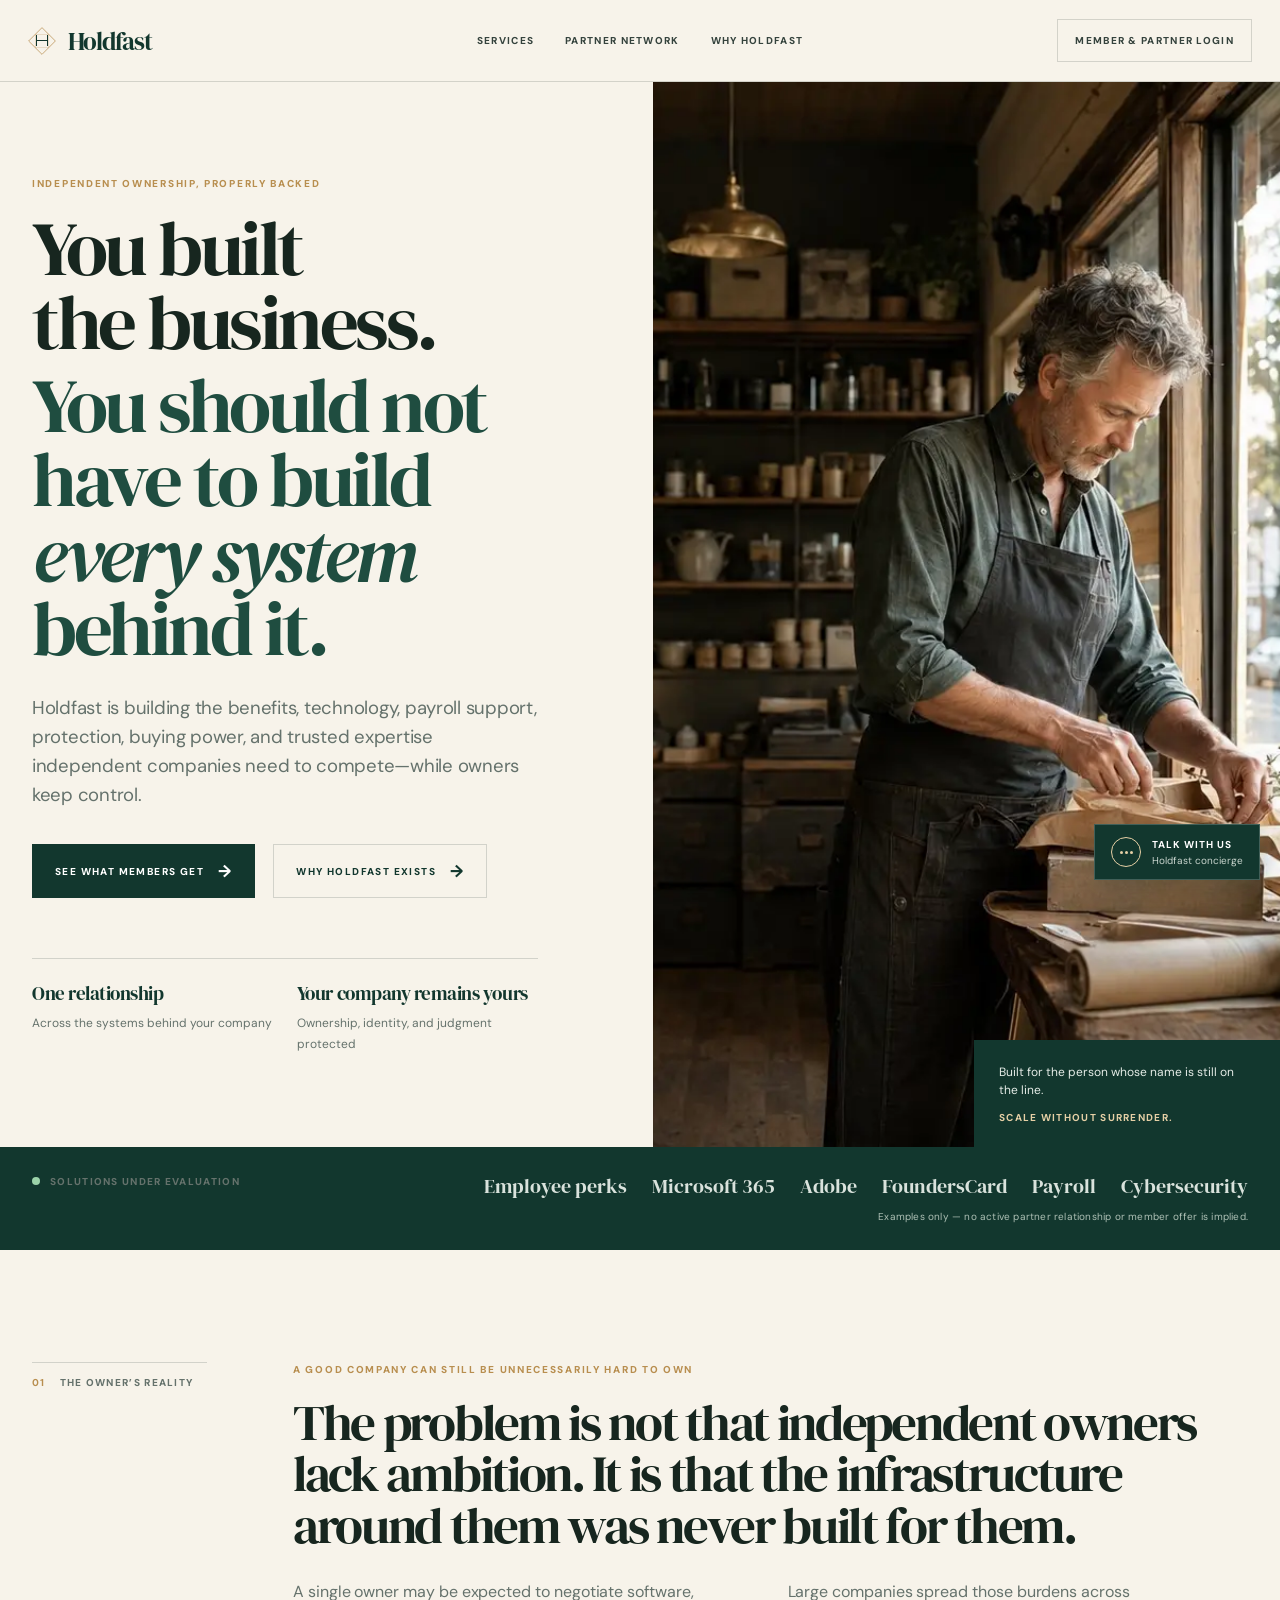
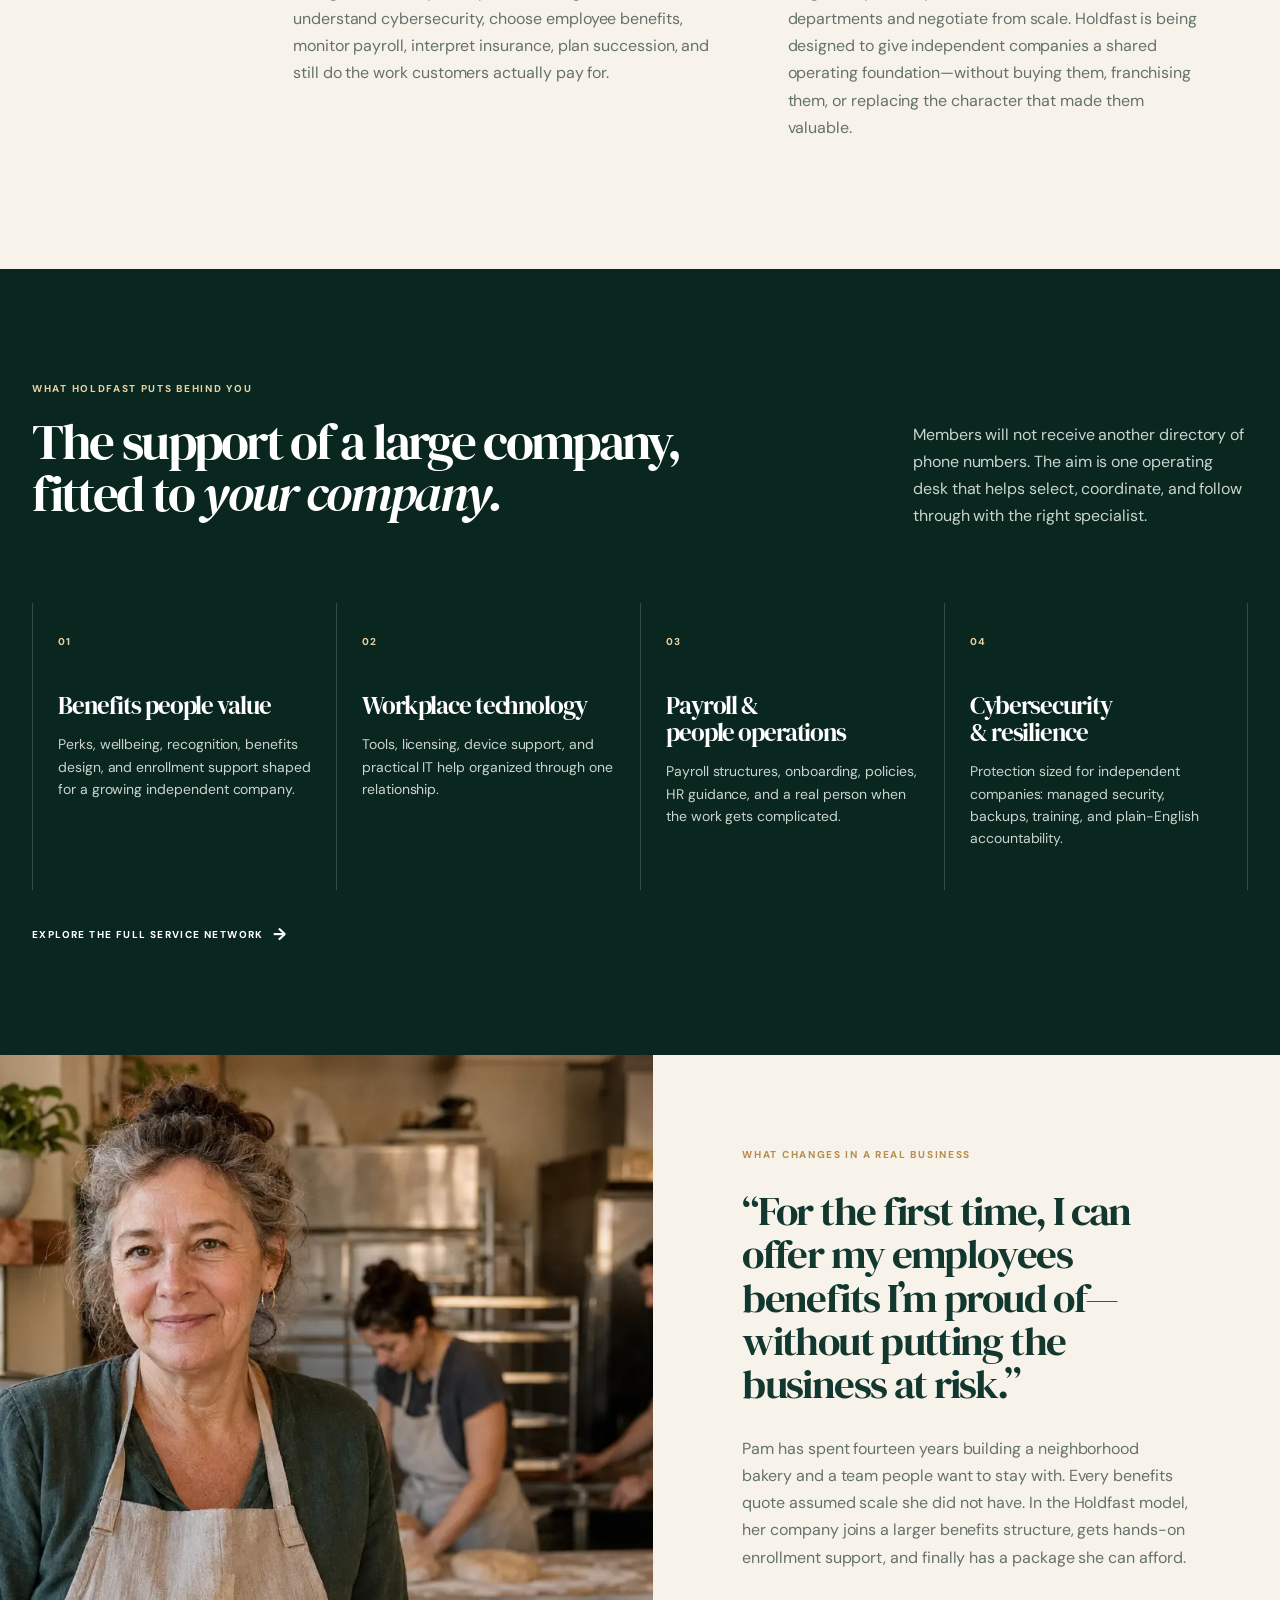
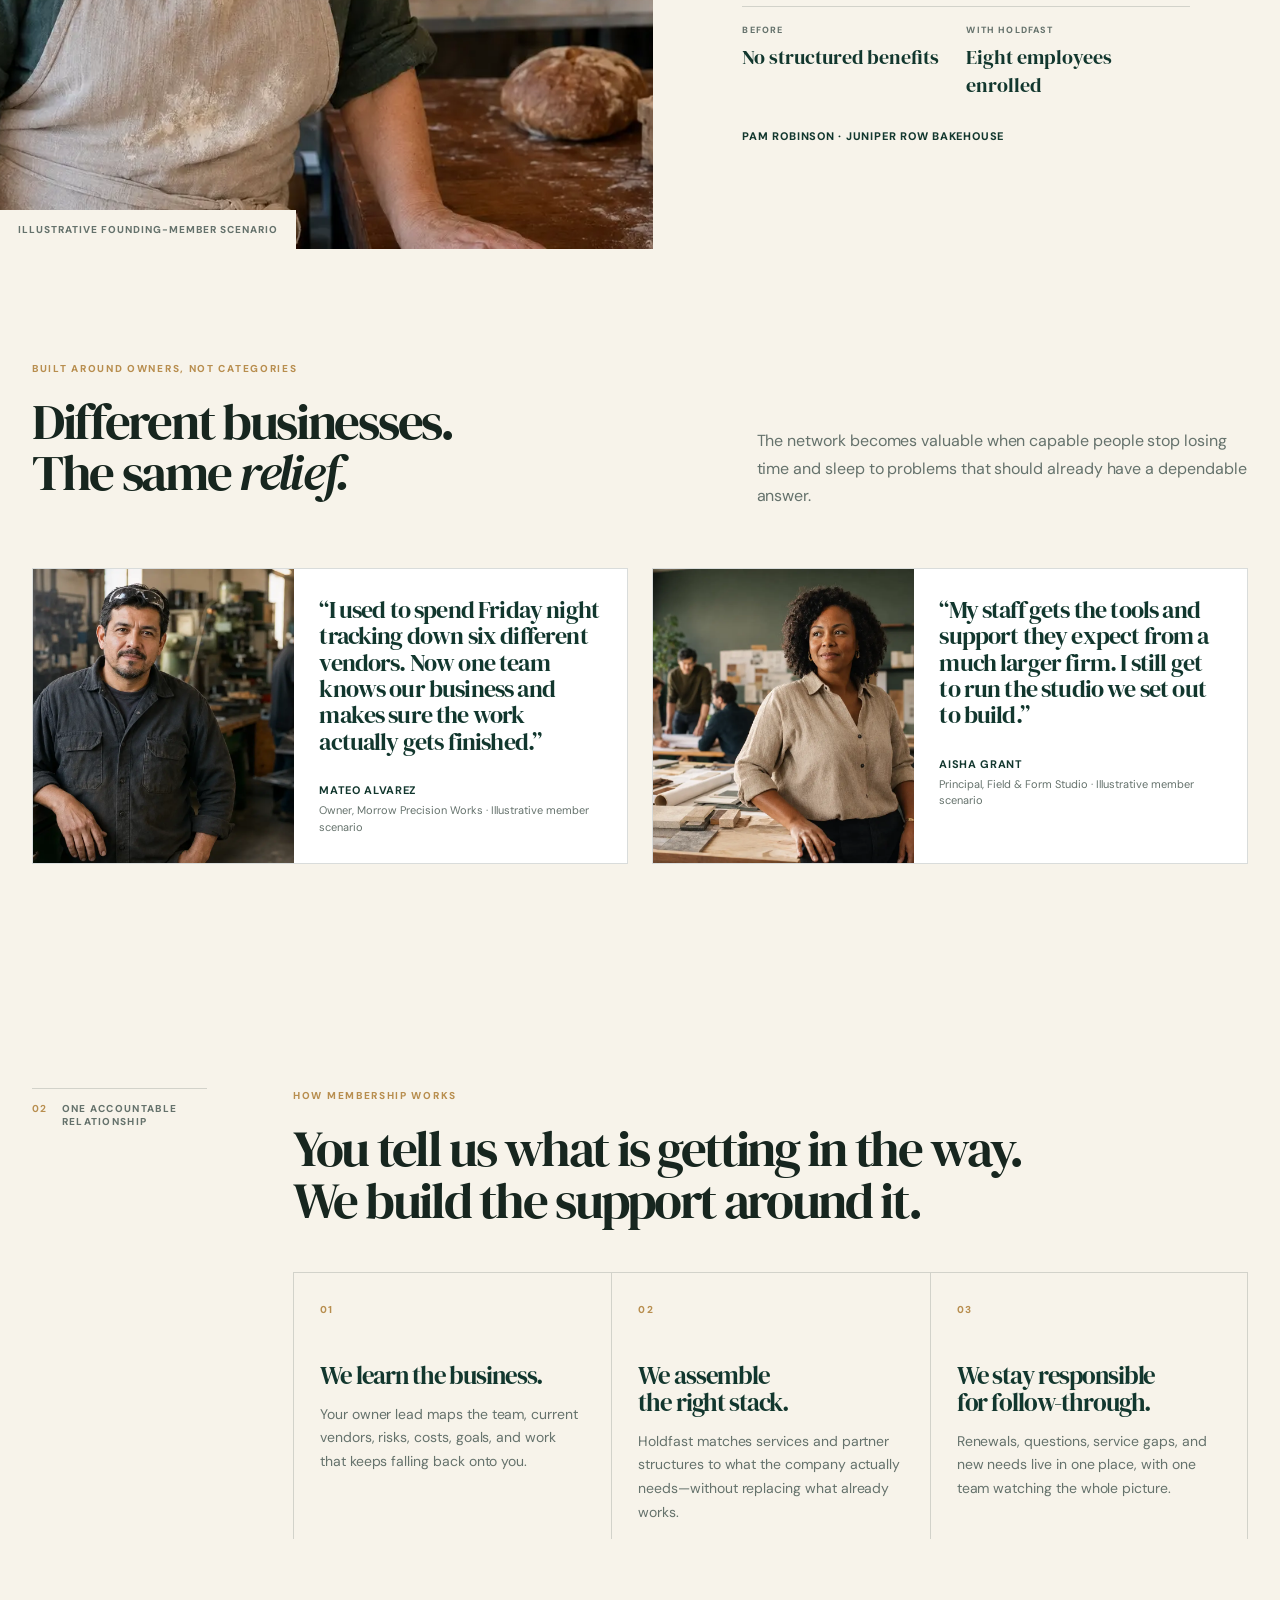
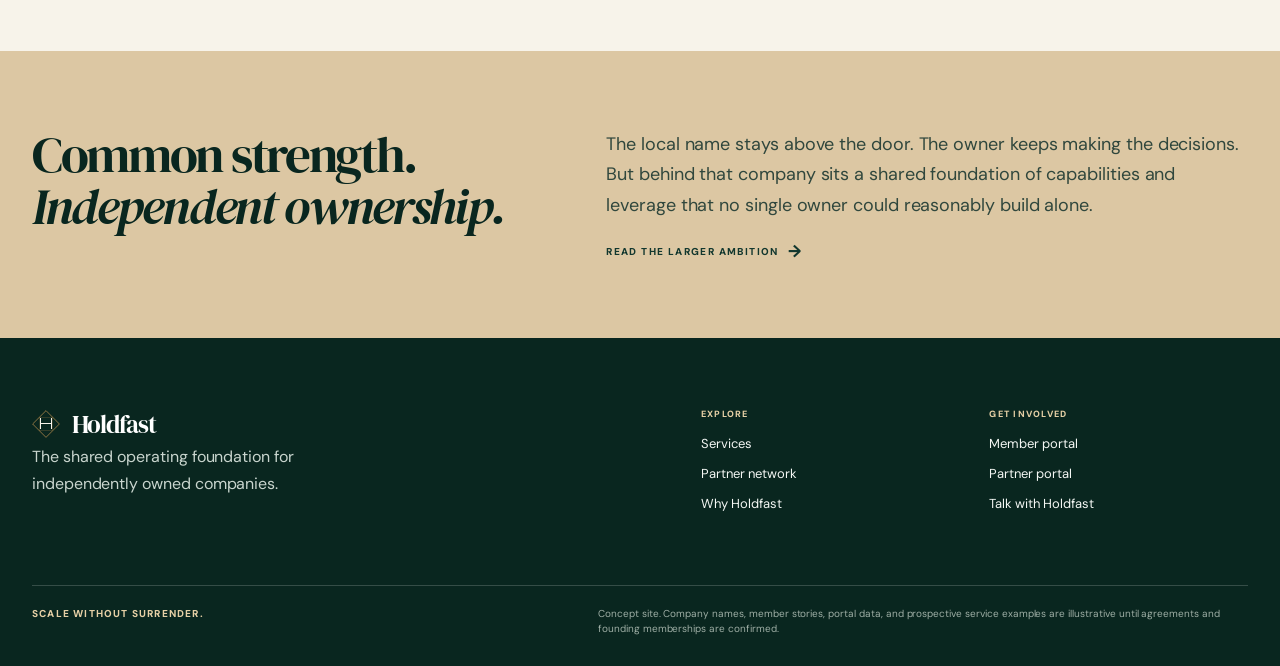
==== commit 22df655d: "Refine responsive typography and member examples" ====
--- a/index.html
+++ b/index.html
@@ -5,6 +5,9 @@
     <meta name="viewport" content="width=device-width, initial-scale=1">
     <meta name="description" content="Holdfast is building a shared operating foundation for independently owned companies.">
     <title>Holdfast — Scale Without Surrender</title>
+    <link rel="preconnect" href="https://fonts.googleapis.com">
+    <link rel="preconnect" href="https://fonts.gstatic.com" crossorigin>
+    <link href="https://fonts.googleapis.com/css2?family=DM+Sans:opsz,wght@9..40,400;9..40,500;9..40,600;9..40,700&family=DM+Serif+Display:ital@0;1&display=swap" rel="stylesheet">
     <link rel="stylesheet" href="/assets/styles/holdfast.css">
     <script defer src="/assets/scripts/holdfast.js"></script>
   </head>
@@ -33,7 +36,7 @@
       <section class="home-hero">
         <div class="home-copy">
           <p class="eyebrow">Independent ownership, properly backed</p>
-          <h1>You built the business.<span class="display-line">You should not have to build every system behind it.</span></h1>
+          <h1>You built the business.<span class="display-line">You should not have to build <em>every system</em> behind it.</span></h1>
           <p class="lede">Holdfast is building the benefits, technology, payroll support, protection, buying power, and trusted expertise independent companies need to compete—while owners keep control.</p>
           <div class="hero-actions">
             <a class="button primary" href="/services/">See what members get <span class="arrow">→</span></a>
@@ -53,7 +56,8 @@
       <section class="partner-bar" aria-label="Illustrative services under evaluation">
         <div class="container partner-bar-inner">
           <p class="partner-bar-label"><span class="status-dot"></span> Solutions under evaluation</p>
-          <div class="platform-list" aria-label="Examples of platform categories"><span>Employee perks</span><span>Microsoft 365</span><span>Adobe</span><span>Payroll</span><span>Cybersecurity</span></div>
+          <div class="platform-list" aria-label="Illustrative platforms and service categories under evaluation"><span>Employee perks</span><span>Microsoft 365</span><span>Adobe</span><span>FoundersCard</span><span>Payroll</span><span>Cybersecurity</span></div>
+          <p class="partner-bar-note">Examples only — no active partner relationship or member offer is implied.</p>
         </div>
       </section>
 
@@ -72,7 +76,7 @@
       <section class="services-band section">
         <div class="container">
           <div class="services-head">
-            <div><p class="eyebrow light">What Holdfast puts behind you</p><h2>The support of a large company, fitted to your company.</h2></div>
+            <div><p class="eyebrow light">What Holdfast puts behind you</p><h2>The support of a large company, fitted to <em>your company.</em></h2></div>
             <p>Members will not receive another directory of phone numbers. The aim is one operating desk that helps select, coordinate, and follow through with the right specialist.</p>
           </div>
           <div class="service-grid">
@@ -97,7 +101,7 @@
       </section>
 
       <section class="section container">
-        <div class="owner-stories-head"><div><p class="eyebrow">Built around owners, not categories</p><h2>Different businesses. The same relief.</h2></div><p>The network becomes valuable when capable people stop losing time and sleep to problems that should already have a dependable answer.</p></div>
+        <div class="owner-stories-head"><div><p class="eyebrow">Built around owners, not categories</p><h2>Different businesses. The same <em>relief.</em></h2></div><p>The network becomes valuable when capable people stop losing time and sleep to problems that should already have a dependable answer.</p></div>
         <div class="story-cards">
           <article class="story-card"><img src="/assets/media/mateo-workshop.webp" alt="Illustrative independent workshop owner"><div class="story-card-copy"><blockquote>“I used to spend Friday night tracking down six different vendors. Now one team knows our business and makes sure the work actually gets finished.”</blockquote><strong>Mateo Alvarez</strong><small>Owner, Morrow Precision Works · Illustrative member scenario</small></div></article>
           <article class="story-card"><img src="/assets/media/aisha-studio.webp" alt="Illustrative independent studio owner"><div class="story-card-copy"><blockquote>“My staff gets the tools and support they expect from a much larger firm. I still get to run the studio we set out to build.”</blockquote><strong>Aisha Grant</strong><small>Principal, Field &amp; Form Studio · Illustrative member scenario</small></div></article>
@@ -119,7 +123,7 @@
 
       <section class="vision-strip">
         <div class="container vision-strip-inner">
-          <h2>Common strength.<br>Independent ownership.</h2>
+          <h2>Common strength.<br><em>Independent ownership.</em></h2>
           <div><p>The local name stays above the door. The owner keeps making the decisions. But behind that company sits a shared foundation of capabilities and leverage that no single owner could reasonably build alone.</p><a class="inline-link" href="/story/">Read the larger ambition <span class="arrow">→</span></a></div>
         </div>
       </section>
--- a/assets/styles/holdfast.css
+++ b/assets/styles/holdfast.css
@@ -10,8 +10,8 @@
   --brass-pale: #e6d0a6;
   --line: rgba(23, 38, 31, .16);
   --white-line: rgba(255, 255, 255, .18);
-  --display: Georgia, "Times New Roman", serif;
-  --body: Inter, Avenir, "Helvetica Neue", Arial, sans-serif;
+  --display: "DM Serif Display", Georgia, "Times New Roman", serif;
+  --body: "DM Sans", Inter, Avenir, "Helvetica Neue", Arial, sans-serif;
   --content: 1240px;
   --radius: 2px;
   --shadow: 0 20px 65px rgba(11, 35, 28, .12);
@@ -19,7 +19,7 @@
 
 * { box-sizing: border-box; }
 html { scroll-behavior: smooth; }
-body { margin: 0; background: var(--paper); color: var(--ink); font-family: var(--body); -webkit-font-smoothing: antialiased; }
+body { margin: 0; background: var(--paper); color: var(--ink); font-family: var(--body); font-synthesis: none; -webkit-font-smoothing: antialiased; }
 body.nav-open { overflow: hidden; }
 a { color: inherit; text-decoration: none; }
 button, input, textarea { font: inherit; }
@@ -34,13 +34,14 @@
 .eyebrow { color: var(--brass); font-size: 10px; font-weight: 800; letter-spacing: .17em; line-height: 1.5; margin: 0 0 20px; text-transform: uppercase; }
 .eyebrow.light { color: var(--brass-pale); }
 h1, h2, h3, p { margin-top: 0; }
-h1, h2, h3 { font-family: var(--display); font-weight: 400; letter-spacing: -.045em; }
-h1 { font-size: clamp(46px, 6vw, 86px); line-height: .99; margin-bottom: 28px; }
-h2 { font-size: clamp(34px, 4vw, 59px); line-height: 1.02; margin-bottom: 26px; }
+h1, h2, h3 { font-family: var(--display); font-weight: 400; letter-spacing: -.045em; text-wrap: balance; }
+h1 { font-size: clamp(48px, 6vw, 86px); line-height: .97; margin-bottom: 28px; }
+h2 { font-size: clamp(35px, 4vw, 59px); line-height: 1.01; margin-bottom: 26px; }
 h3 { font-size: 28px; line-height: 1.08; margin-bottom: 14px; }
-p { color: var(--muted); font-size: 16px; line-height: 1.7; }
-.lede { font-size: 18px; line-height: 1.64; max-width: 62ch; }
-.display-line { display: block; color: var(--forest-soft); }
+h1 em, h2 em, h3 em, .story-quote em, .hero-aside em { font-style: italic; font-weight: 400; }
+p { color: var(--muted); font-size: 16px; letter-spacing: -.004em; line-height: 1.7; }
+.lede { font-size: clamp(18px, 1.45vw, 21px); letter-spacing: -.014em; line-height: 1.57; max-width: 59ch; }
+.display-line { color: var(--forest-soft); display: block; margin-top: .1em; }
 .button { align-items: center; border: 1px solid transparent; display: inline-flex; gap: 14px; justify-content: center; min-height: 54px; padding: 0 22px; font-size: 10px; font-weight: 800; letter-spacing: .14em; text-transform: uppercase; transition: background .18s, border-color .18s, color .18s, transform .18s; }
 .button:hover { transform: translateY(-1px); }
 .button.primary { background: var(--forest); color: #fff; }
@@ -93,16 +94,18 @@
 .photo-flag span { color: #e5ece7; display: block; font-size: 12px; line-height: 1.5; }
 .photo-flag strong { color: var(--brass-pale); display: block; font-size: 10px; letter-spacing: .13em; margin-top: 12px; text-transform: uppercase; }
 .partner-bar { background: var(--forest); color: #fff; padding: 25px 0; }
-.partner-bar-inner { align-items: center; display: flex; gap: 36px; justify-content: space-between; }
+.partner-bar-inner { align-items: center; display: flex; flex-wrap: wrap; gap: 12px 36px; justify-content: space-between; }
 .partner-bar-label { align-items: center; display: flex; flex: 0 0 auto; font-size: 10px; font-weight: 800; gap: 10px; letter-spacing: .13em; text-transform: uppercase; }
 .status-dot { background: #9bd3a9; border-radius: 50%; height: 8px; width: 8px; }
-.platform-list { align-items: center; color: #d9e2dc; display: flex; flex-wrap: wrap; font-family: var(--display); font-size: 19px; gap: 25px; justify-content: flex-end; }
+.platform-list { align-items: center; color: #d9e2dc; display: flex; flex-wrap: wrap; font-family: var(--display); font-size: 20px; gap: 25px; justify-content: flex-end; }
 .platform-list span { white-space: nowrap; }
+.partner-bar-note { color: #aec0b5; flex-basis: 100%; font-size: 10px; letter-spacing: .02em; line-height: 1.45; margin: -2px 0 0; text-align: right; }
 
 .split-index { display: grid; gap: 86px; grid-template-columns: 175px minmax(0, 1fr); }
 .section-index { border-top: 1px solid var(--line); color: var(--muted); display: flex; font-size: 10px; font-weight: 800; gap: 14px; letter-spacing: .13em; padding-top: 13px; text-transform: uppercase; }
 .section-index b { color: var(--brass); }
 .two-column { display: grid; gap: 34px; grid-template-columns: 1fr 1fr; }
+.two-column p { max-width: 38ch; }
 .services-band { background: var(--forest-deep); color: #fff; }
 .services-head { align-items: end; display: flex; gap: 60px; justify-content: space-between; margin-bottom: 58px; }
 .services-head h2 { max-width: 680px; }
@@ -221,8 +224,106 @@
 .chat-shell { bottom: 20px; position: fixed; right: 20px; z-index: 95; }.chat-launcher { align-items: center; background: var(--forest); border: 1px solid rgba(255,255,255,.2); box-shadow: 0 9px 27px rgba(9,38,31,.25); color: #fff; display: flex; gap: 11px; padding: 12px 16px; text-align: left; }.chat-icon { align-items: center; border: 1px solid var(--brass-pale); border-radius: 50%; display: flex; gap: 2px; height: 30px; justify-content: center; width: 30px; }.chat-icon i { background: var(--brass-pale); border-radius: 50%; height: 3px; width: 3px; }.chat-launcher strong { display: block; font-size: 10px; letter-spacing: .1em; text-transform: uppercase; }.chat-launcher small { color: #c9d5ce; display: block; font-size: 10px; margin-top: 3px; }.chat-panel { background: #fff; box-shadow: var(--shadow); bottom: 62px; position: absolute; right: 0; width: min(370px, calc(100vw - 40px)); }.chat-head { align-items: flex-start; background: var(--forest); color: #fff; display: flex; justify-content: space-between; padding: 20px; }.chat-head h3 { font-family: var(--body); font-size: 13px; font-weight: 800; letter-spacing: .04em; margin: 0; }.chat-head p { color: #dfe8e2; font-size: 11px; margin: 5px 0 0; }.chat-head button { background: none; border: 0; color: #fff; font-size: 24px; line-height: 1; }.live-status { align-items: center; color: var(--brass-pale); display: flex; font-size: 9px; font-weight: 800; gap: 6px; letter-spacing: .1em; margin-bottom: 7px; text-transform: uppercase; }.live-status i { background: #9bd3a9; border-radius: 50%; height: 7px; width: 7px; }.chat-body { padding: 20px; }.chat-bubble { background: #edf1ed; color: #3e5148; font-size: 13px; line-height: 1.55; padding: 13px; }.chat-options { display: grid; gap: 7px; margin: 14px 0; }.chat-options button { background: #fff; border: 1px solid var(--line); color: var(--forest); font-size: 11px; padding: 9px 10px; text-align: left; }.chat-options button.selected { background: #eff4ef; border-color: var(--forest); }.chat-body textarea { border: 1px solid var(--line); height: 78px; padding: 10px; resize: vertical; width: 100%; }.chat-submit { align-items: center; background: var(--forest); border: 0; color: #fff; display: flex; font-size: 10px; font-weight: 800; gap: 10px; justify-content: center; letter-spacing: .1em; margin-top: 10px; min-height: 45px; text-transform: uppercase; width: 100%; }.chat-confirm { padding: 14px 0 5px; text-align: center; }.chat-confirm strong { color: var(--forest); display: block; font-family: var(--display); font-size: 25px; font-weight: 400; margin-bottom: 7px; }.chat-confirm p { font-size: 13px; }.chat-confirm button { background: none; border: 0; color: var(--forest); font-size: 12px; text-decoration: underline; }
 
 @media (max-width: 1000px) {
-  .home-hero { grid-template-columns: 1fr; }.home-copy { padding: 78px max(32px, calc((100vw - var(--content)) / 2)); }.hero-visual { min-height: 530px; }.services-head { display: block; }.services-head p { max-width: 540px; }.service-grid, .partner-types, .economics { grid-template-columns: 1fr 1fr; }.service-card:nth-child(2), .partner-type:nth-child(2), .economics article:nth-child(2) { border-right: 1px solid var(--white-line); }.service-card:nth-child(n+3), .partner-type:nth-child(n+3), .economics article:nth-child(n+3) { border-top: 1px solid var(--white-line); }.partner-type:nth-child(2), .economics article:nth-child(2) { border-right-color: var(--line); }.partner-type:nth-child(n+3), .economics article:nth-child(n+3) { border-top-color: var(--line); }.story-feature, .founder-origin { grid-template-columns: 1fr; }.story-image, .founder-origin-image { min-height: 460px; }.story-copy, .founder-origin-copy { padding: 72px max(32px, calc((100vw - var(--content)) / 2)); }.page-hero-grid, .service-terms-grid, .partner-standard-grid, .future-grid { gap: 44px; grid-template-columns: 1fr; }.split-index { gap: 45px; grid-template-columns: 1fr; }.section-index { max-width: 270px; }.catalog-item { grid-template-columns: 54px 1fr; }.catalog-item ul { grid-column: 2; }.portal-grid { grid-template-columns: 1fr; }.signin-panel { padding: 42px; }.dashboard-preview { padding: 42px; }
+  .home-hero { grid-template-columns: 1fr; }
+  .home-copy { padding: 78px max(32px, calc((100vw - var(--content)) / 2)); }
+  .hero-visual { min-height: 530px; }
+  .services-head { display: block; }
+  .services-head p { max-width: 540px; }
+  .service-grid, .partner-types, .economics { grid-template-columns: 1fr 1fr; }
+  .service-card:nth-child(2), .partner-type:nth-child(2), .economics article:nth-child(2) { border-right: 1px solid var(--white-line); }
+  .service-card:nth-child(n+3), .partner-type:nth-child(n+3), .economics article:nth-child(n+3) { border-top: 1px solid var(--white-line); }
+  .partner-type:nth-child(2), .economics article:nth-child(2) { border-right-color: var(--line); }
+  .partner-type:nth-child(n+3), .economics article:nth-child(n+3) { border-top-color: var(--line); }
+  .story-feature, .founder-origin { grid-template-columns: 1fr; }
+  .story-image, .founder-origin-image { min-height: 460px; }
+  .story-copy, .founder-origin-copy { padding: 72px max(32px, calc((100vw - var(--content)) / 2)); }
+  .page-hero-grid, .service-terms-grid, .partner-standard-grid, .future-grid { gap: 44px; grid-template-columns: 1fr; }
+  .split-index { gap: 45px; grid-template-columns: 1fr; }
+  .section-index { max-width: 270px; }
+  .catalog-item { grid-template-columns: 54px 1fr; }
+  .catalog-item ul { grid-column: 2; }
+  .portal-grid { grid-template-columns: 1fr; }
+  .signin-panel { padding: 42px; }
+  .dashboard-preview { padding: 42px; }
 }
+
 @media (max-width: 720px) {
-  .container { width: min(100% - 40px, var(--content)); }.site-header { height: 72px; }.nav-wrap { grid-template-columns: 1fr auto; width: calc(100% - 36px); }.main-nav, .portal-link { display: none; }.menu-toggle { display: block; }.mobile-nav { top: 72px; }.section { padding: 76px 0; } h1 { font-size: clamp(42px, 12vw, 62px); } h2 { font-size: 38px; } .home-copy { padding: 64px 20px; }.home-hero { min-height: 0; }.hero-visual { min-height: 410px; }.hero-proof, .two-column, .before-after, .vision-strip-inner, .owner-stories-head { grid-template-columns: 1fr; }.hero-proof { gap: 17px; margin-top: 42px; }.partner-bar { padding: 22px 0; }.partner-bar-inner { align-items: flex-start; flex-direction: column; gap: 17px; }.platform-list { font-size: 17px; gap: 12px 18px; justify-content: flex-start; }.service-grid, .partner-types, .economics, .promise-grid, .story-cards { grid-template-columns: 1fr; }.service-card, .service-card:last-child, .partner-type, .partner-type:last-child, .economics article, .economics article:last-child { border: 0; border-top: 1px solid var(--white-line); }.service-card:first-child, .partner-type:first-child, .economics article:first-child { border-top: 1px solid var(--white-line); }.partner-type, .economics article { border-top-color: var(--line); }.service-card h3, .partner-type h3, .economics h3 { margin-top: 28px; }.story-image, .founder-origin-image { min-height: 350px; }.story-copy, .founder-origin-copy { padding: 58px 20px; }.story-card { grid-template-columns: .85fr 1.15fr; }.story-card img { min-height: 250px; }.steps { grid-template-columns: 1fr; }.step, .step:last-child { border-left: 0; border-right: 0; border-top: 1px solid var(--line); padding: 21px 0; }.step h3 { margin-top: 26px; }.catalog-item { display: block; }.catalog-num { margin-bottom: 17px; }.catalog-item ul { margin-top: 18px; }.provider-cards { grid-template-columns: 1fr; }.network-visual { min-height: 380px; }.network-node { width: 116px; }.node-one { left: 0; }.node-two { right: 0; }.node-three { left: 0; }.node-four { right: 0; }.promise { border-left: 0; border-right: 0 !important; border-top: 1px solid rgba(23,38,31,.2); min-height: 0; padding: 22px 0; }.promise-grid .promise:last-child { border-bottom: 1px solid rgba(23,38,31,.2); }.footer-grid, .footer-nav { gap: 36px; grid-template-columns: 1fr; }.footer-bottom { display: block; margin-top: 40px; }.footer-bottom p + p { margin-top: 13px; }.chat-shell { bottom: 13px; right: 13px; }.chat-launcher { padding: 10px 12px; }.chat-launcher small { display: none; }.chat-panel { bottom: 56px; }.portal-intro { padding: 66px 0 44px; }.portal-experience { margin-bottom: 76px; }.signin-panel, .dashboard-preview { padding: 27px; }.summary-cards { grid-template-columns: 1fr; }
+  body { -webkit-text-size-adjust: 100%; }
+  .container { width: min(100% - 40px, var(--content)); }
+  .site-header { height: 72px; }
+  .nav-wrap { grid-template-columns: 1fr auto; width: calc(100% - 36px); }
+  .main-nav, .portal-link { display: none; }
+  .menu-toggle { display: block; }
+  .mobile-nav { top: 72px; }
+  .section { padding: 76px 0; }
+  h1, .page-hero h1 { font-size: clamp(44px, 12vw, 59px); line-height: .98; margin-bottom: 22px; }
+  h2 { font-size: clamp(35px, 9.6vw, 45px); line-height: 1.01; margin-bottom: 20px; }
+  h3 { font-size: 26px; }
+  p { font-size: 16px; line-height: 1.66; }
+  .lede { font-size: 18px; line-height: 1.56; max-width: 35ch; }
+  .eyebrow { font-size: 9px; letter-spacing: .14em; margin-bottom: 14px; }
+  .home-copy { padding: 56px 22px 48px; }
+  .home-hero { min-height: 0; }
+  .hero-visual { min-height: 350px; }
+  .hero-visual img { object-position: 75% center; }
+  .photo-flag { max-width: none; padding: 17px 20px; right: 0; width: 100%; }
+  .hero-actions { display: grid; gap: 10px; grid-template-columns: 1fr; margin-top: 28px; }
+  .button { min-height: 52px; padding: 0 18px; }
+  .hero-proof, .two-column, .before-after, .vision-strip-inner, .owner-stories-head { grid-template-columns: 1fr; }
+  .hero-proof { gap: 17px; margin-top: 42px; }
+  .partner-bar { padding: 22px 0; }
+  .partner-bar-inner { align-items: flex-start; flex-direction: column; gap: 14px; }
+  .platform-list { font-size: 18px; gap: 9px 17px; justify-content: flex-start; line-height: 1.1; }
+  .partner-bar-note { margin: 0; max-width: 34ch; text-align: left; }
+  .service-grid, .partner-types, .economics, .promise-grid, .story-cards { grid-template-columns: 1fr; }
+  .service-card, .service-card:last-child, .partner-type, .partner-type:last-child, .economics article, .economics article:last-child { border: 0; border-top: 1px solid var(--white-line); }
+  .service-card:first-child, .partner-type:first-child, .economics article:first-child { border-top: 1px solid var(--white-line); }
+  .partner-type, .economics article { border-top-color: var(--line); }
+  .service-card h3, .partner-type h3, .economics h3 { margin-top: 28px; }
+  .story-image, .founder-origin-image { min-height: 350px; }
+  .story-copy, .founder-origin-copy { padding: 58px 20px; }
+  .story-quote { font-size: clamp(31px, 9vw, 39px); line-height: 1.05; }
+  .story-card { grid-template-columns: 1fr; }
+  .story-card img { max-height: 280px; min-height: 232px; object-fit: cover; }
+  .story-card-copy { padding: 25px 22px; }
+  .story-card-copy blockquote { font-size: 27px; line-height: 1.08; }
+  .steps { grid-template-columns: 1fr; }
+  .step, .step:last-child { border-left: 0; border-right: 0; border-top: 1px solid var(--line); padding: 21px 0; }
+  .step h3 { margin-top: 26px; }
+  .page-hero { padding: 74px 0 68px; }
+  .hero-aside { margin-top: 4px; padding-left: 22px; }
+  .hero-aside p { font-size: 24px; line-height: 1.13; }
+  .catalog-item { display: block; }
+  .catalog-item h3 { font-size: 30px; }
+  .catalog-num { margin-bottom: 17px; }
+  .catalog-item ul { margin-top: 18px; }
+  .provider-cards { grid-template-columns: 1fr; }
+  .network-visual { min-height: 380px; }
+  .network-node { width: 116px; }
+  .node-one { left: 0; }
+  .node-two { right: 0; }
+  .node-three { left: 0; }
+  .node-four { right: 0; }
+  .promise { border-left: 0; border-right: 0 !important; border-top: 1px solid rgba(23,38,31,.2); min-height: 0; padding: 22px 0; }
+  .promise-grid .promise:last-child { border-bottom: 1px solid rgba(23,38,31,.2); }
+  .footer-grid, .footer-nav { gap: 36px; grid-template-columns: 1fr; }
+  .footer-bottom { display: block; margin-top: 40px; }
+  .footer-bottom p + p { margin-top: 13px; }
+  .chat-shell { bottom: 13px; right: 13px; }
+  .chat-launcher { padding: 10px 12px; }
+  .chat-launcher small { display: none; }
+  .chat-panel { bottom: 56px; }
+  .portal-intro { padding: 66px 0 44px; }
+  .portal-experience { margin-bottom: 76px; }
+  .signin-panel, .dashboard-preview { padding: 27px; }
+  .summary-cards { grid-template-columns: 1fr; }
 }
+
+@media (max-width: 390px) {
+  .network-visual { min-height: 360px; }
+  .network-center { border-width: 5px; height: 122px; width: 122px; }
+  .network-center strong { font-size: 21px; }
+  .network-node { padding: 10px 7px; width: 98px; }
+  .network-node b { font-size: 16px; }
+  .network-node small { font-size: 8px; }
+}
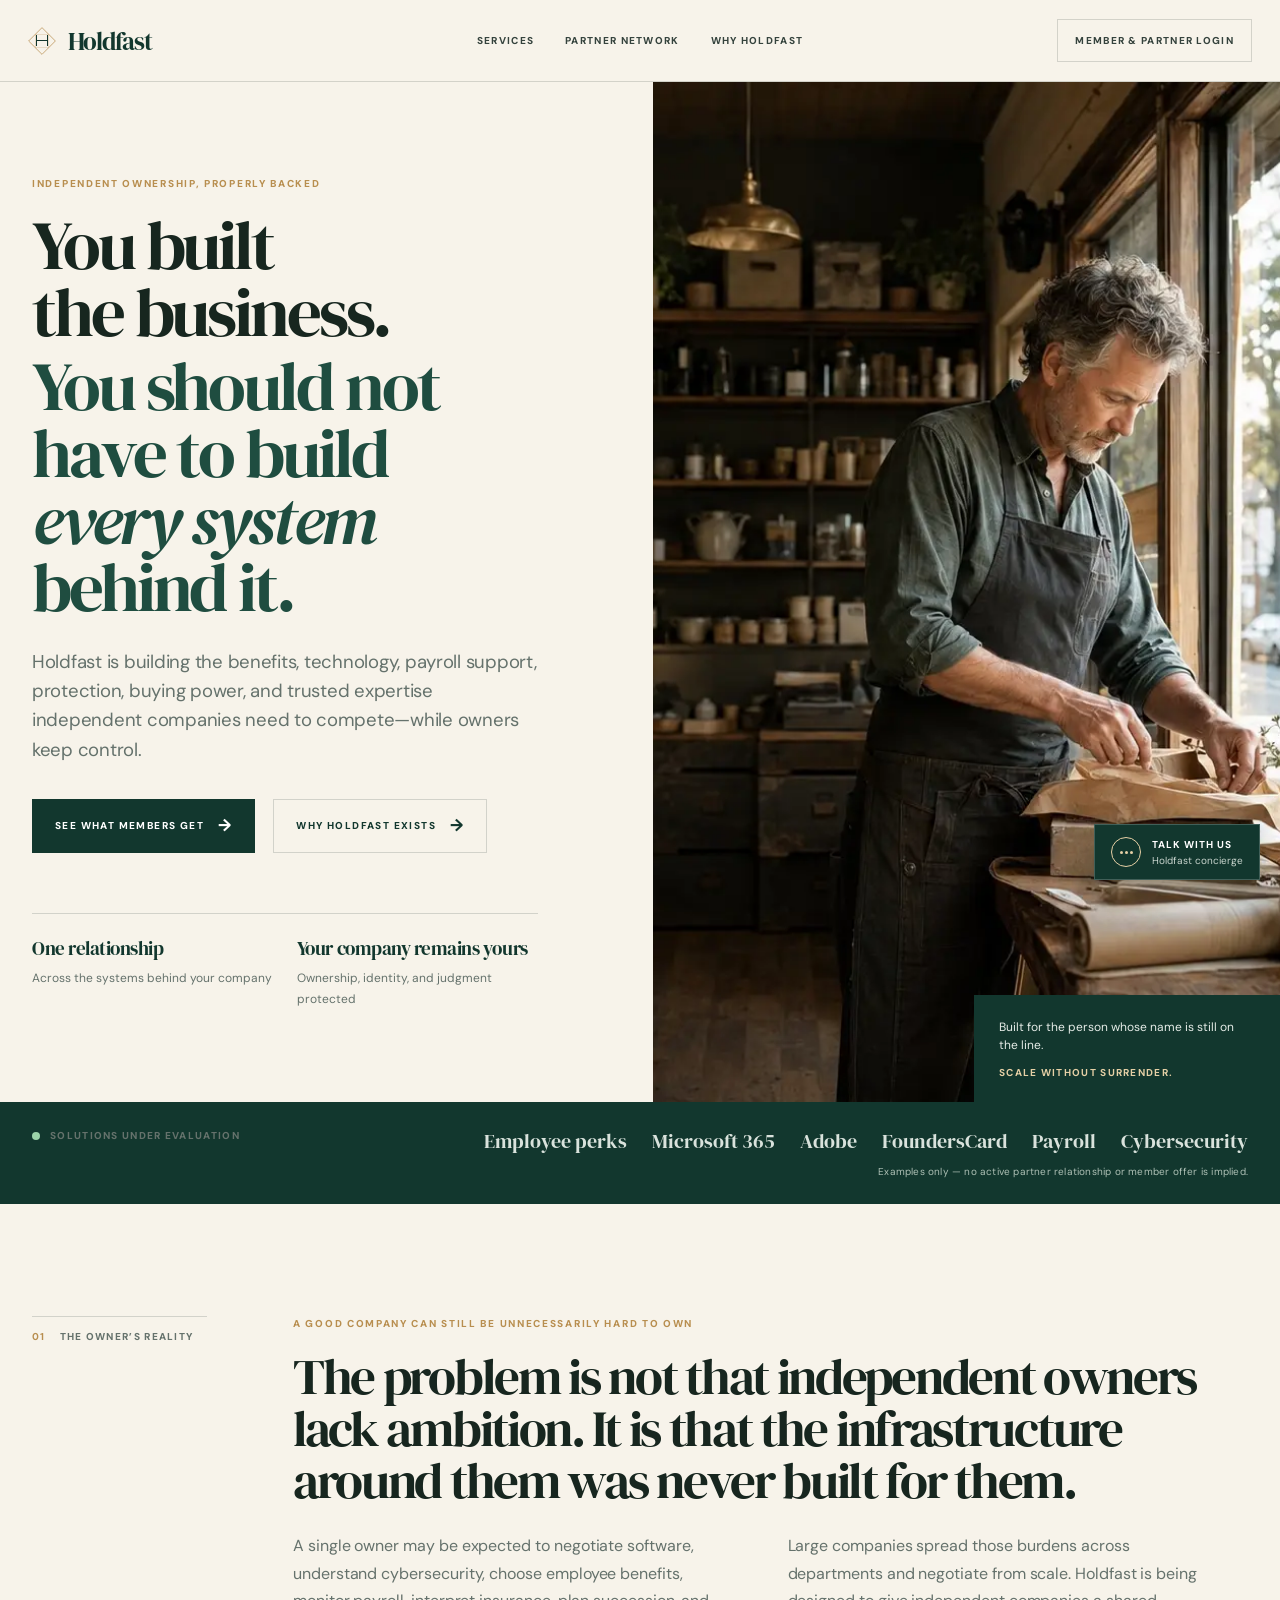
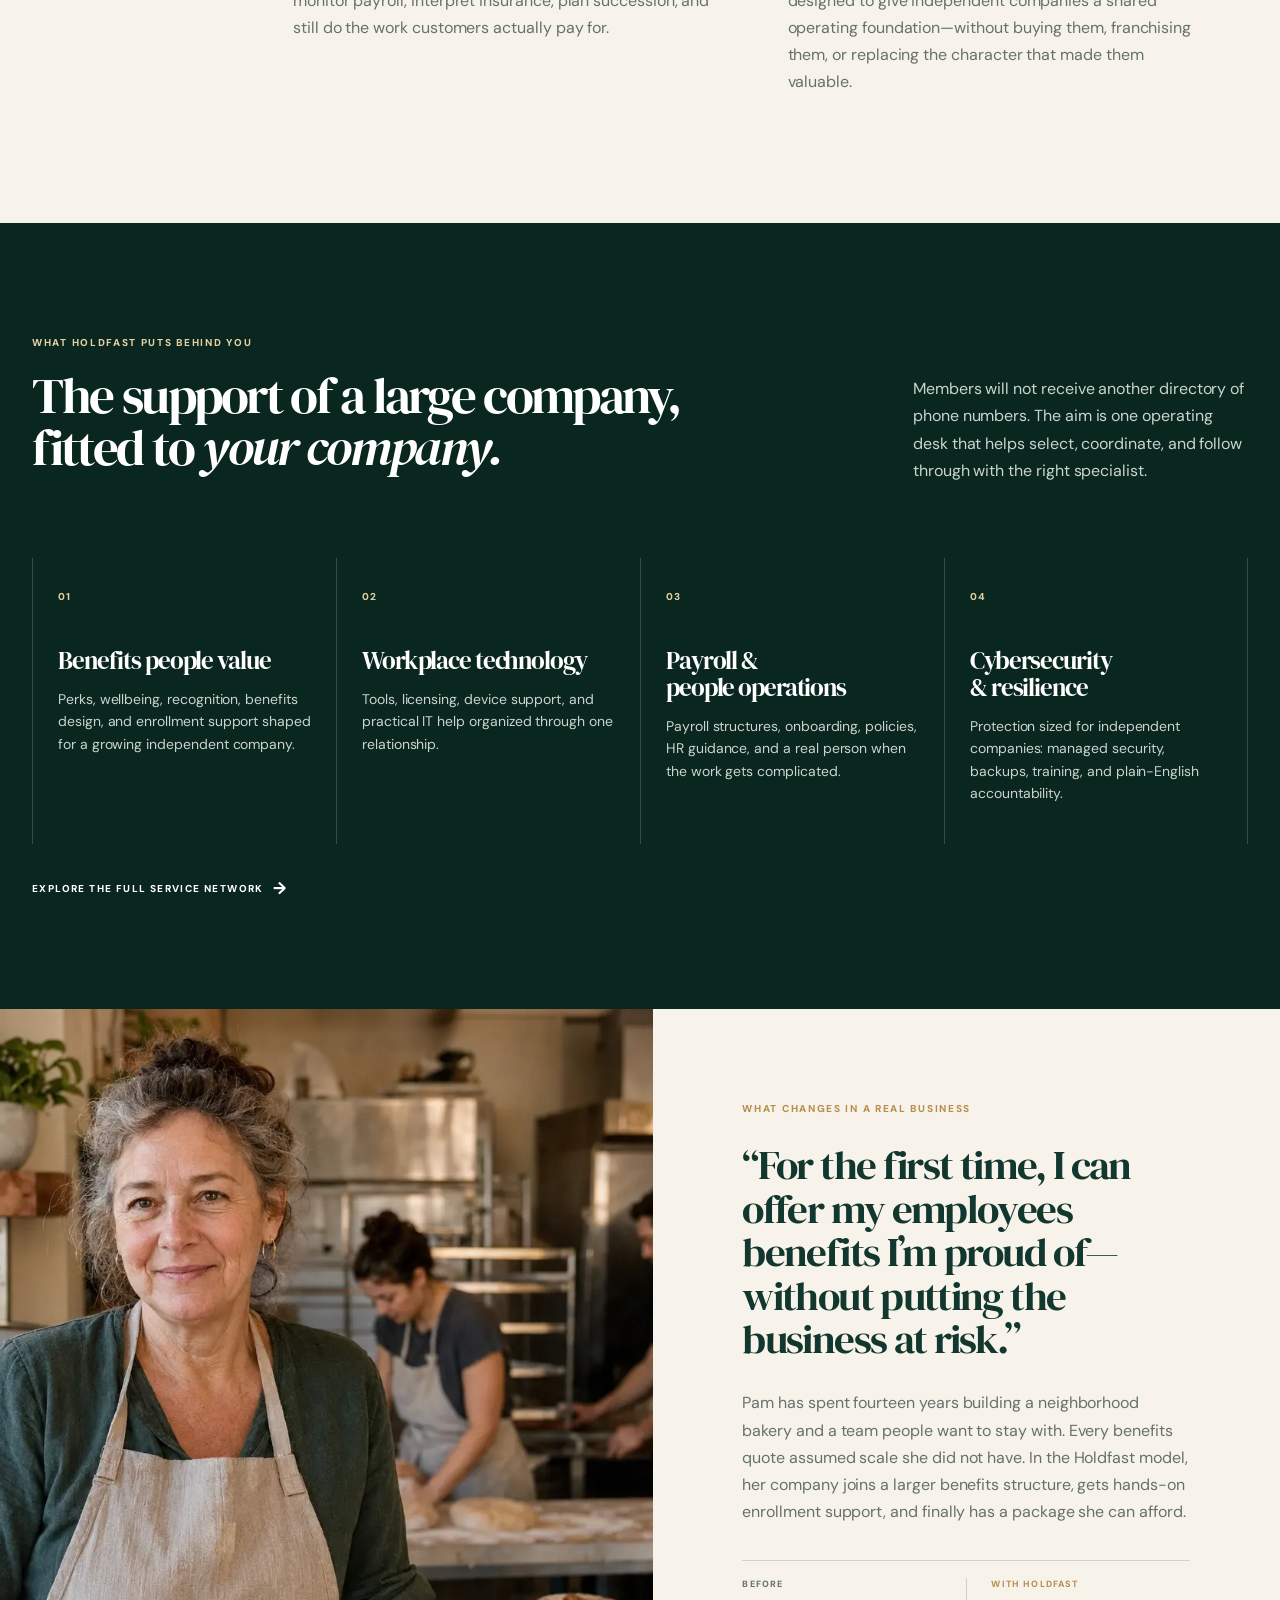
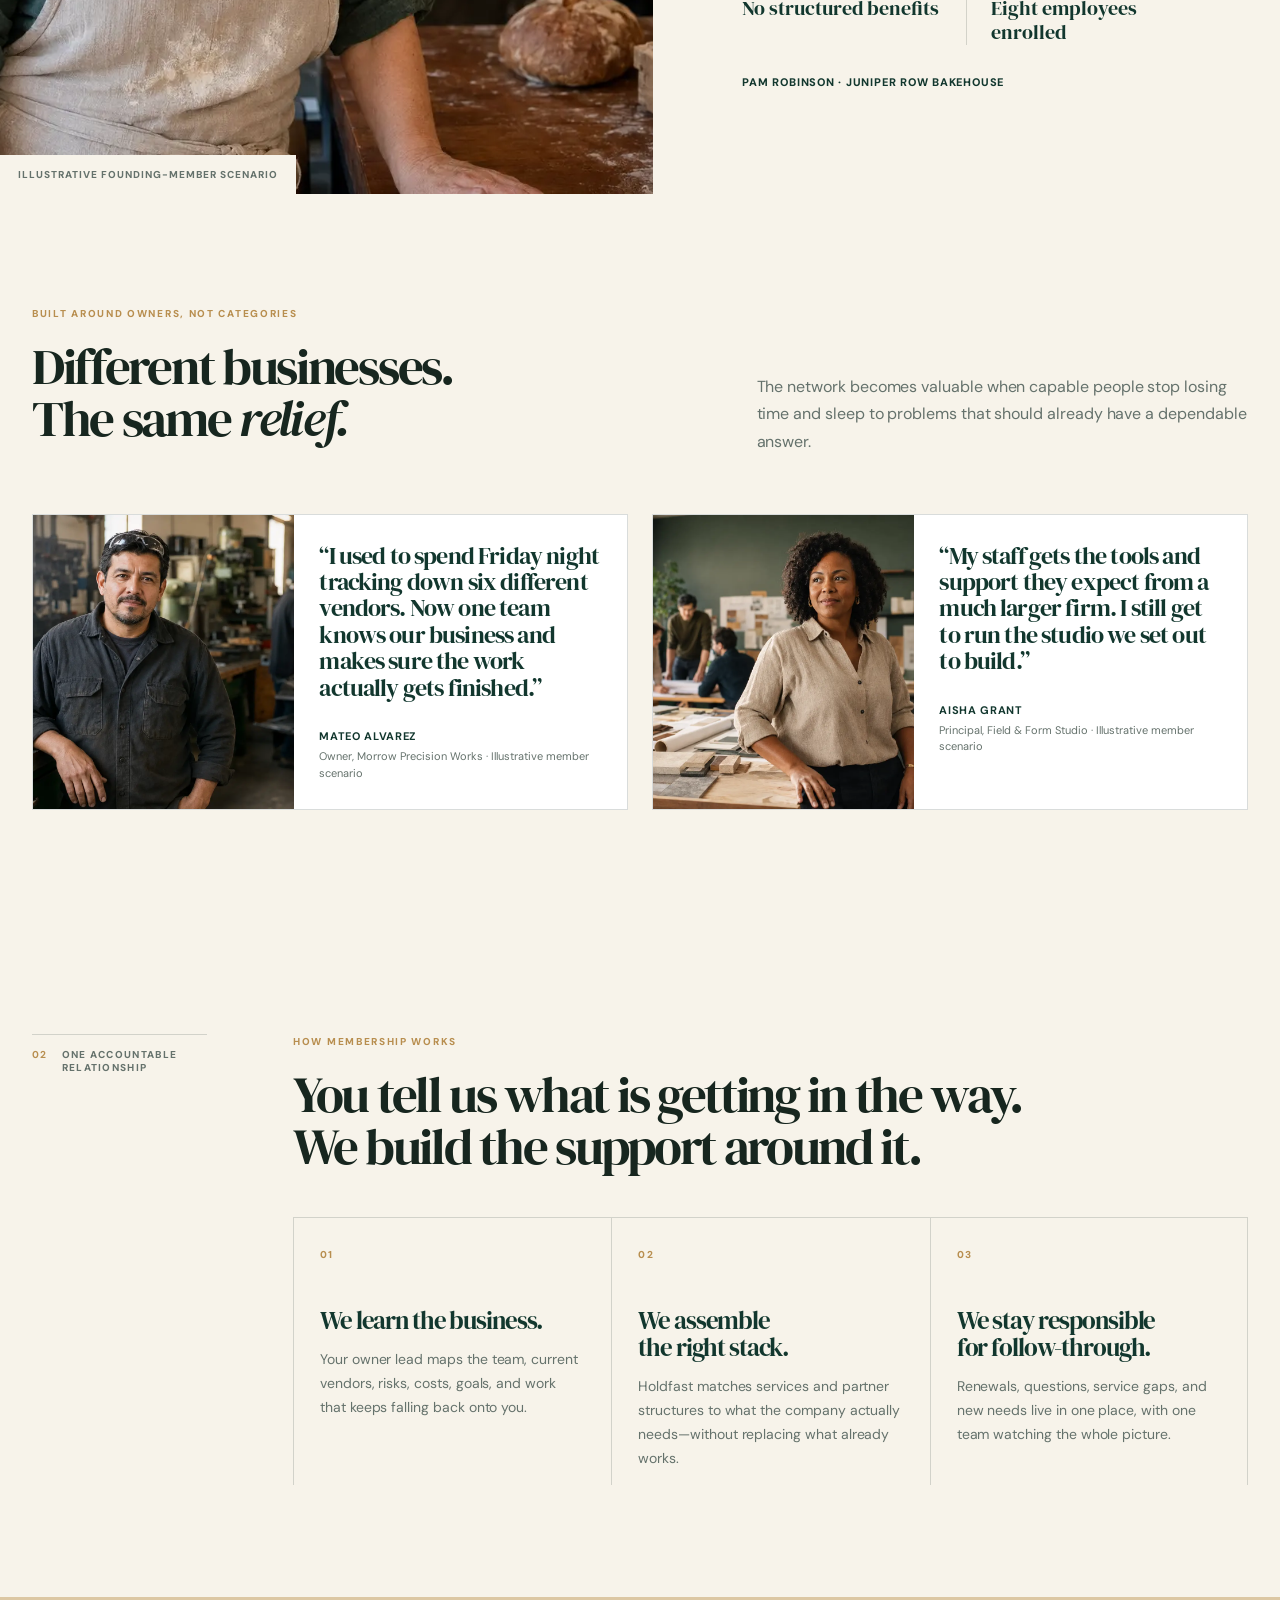
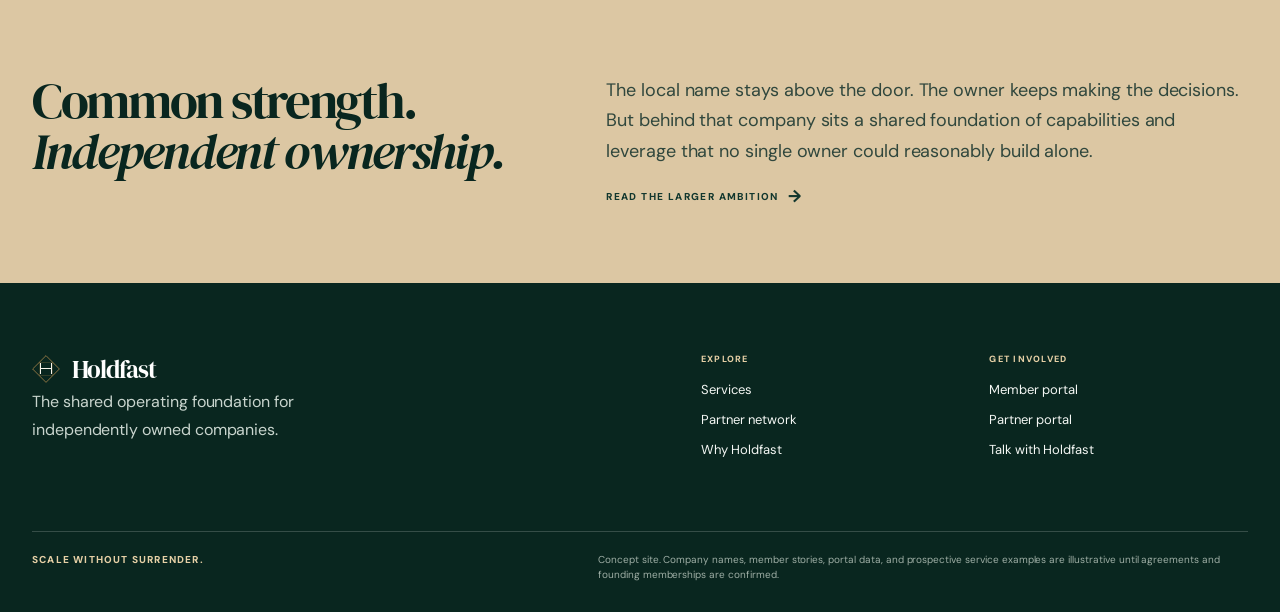
==== commit 2e2d247a: "Polish mobile story layout" ====
--- a/index.html
+++ b/index.html
@@ -95,7 +95,10 @@
           <p class="eyebrow">What changes in a real business</p>
           <p class="story-quote">“For the first time, I can offer my employees benefits I’m proud of—without putting the business at risk.”</p>
           <p>Pam has spent fourteen years building a neighborhood bakery and a team people want to stay with. Every benefits quote assumed scale she did not have. In the Holdfast model, her company joins a larger benefits structure, gets hands-on enrollment support, and finally has a package she can afford.</p>
-          <div class="before-after"><div><span>Before</span><strong>No structured benefits</strong></div><div><span>With Holdfast</span><strong>Eight employees enrolled</strong></div></div>
+          <div class="before-after" aria-label="Before and with Holdfast comparison">
+            <div class="comparison-item"><span>Before</span><strong>No structured benefits</strong></div>
+            <div class="comparison-item"><span>With Holdfast</span><strong>Eight employees enrolled</strong></div>
+          </div>
           <p class="credit">Pam Robinson · Juniper Row Bakehouse</p>
         </div>
       </section>
--- a/assets/styles/holdfast.css
+++ b/assets/styles/holdfast.css
@@ -83,7 +83,7 @@
 /* Home */
 .home-hero { display: grid; grid-template-columns: minmax(0, 1fr) minmax(500px, .96fr); min-height: 680px; }
 .home-copy { align-self: center; padding: 94px max(32px, calc((100vw - var(--content)) / 2)) 94px max(32px, calc((100vw - var(--content)) / 2)); padding-right: 9vw; }
-.home-copy h1 { max-width: 710px; }
+.home-copy h1 { font-size: clamp(48px, 5.4vw, 78px); max-width: 710px; }
 .hero-actions { align-items: center; display: flex; flex-wrap: wrap; gap: 18px; margin-top: 34px; }
 .hero-proof { border-top: 1px solid var(--line); display: grid; gap: 24px; grid-template-columns: 1fr 1fr; margin-top: 60px; padding-top: 21px; max-width: 590px; }
 .hero-proof strong { color: var(--forest); display: block; font-family: var(--display); font-size: 19px; font-weight: 400; letter-spacing: -.025em; margin-bottom: 5px; }
@@ -126,15 +126,18 @@
 .story-copy { align-self: center; padding: 92px 7vw; }
 .story-quote { color: var(--forest); font-family: var(--display); font-size: clamp(30px, 3.2vw, 48px); letter-spacing: -.04em; line-height: 1.06; margin: 28px 0; }
 .before-after { border-top: 1px solid var(--line); display: grid; grid-template-columns: 1fr 1fr; margin: 35px 0 28px; padding-top: 17px; }
+.comparison-item { min-width: 0; }
+.comparison-item + .comparison-item { border-left: 1px solid var(--line); padding-left: 24px; }
 .before-after span { color: var(--muted); display: block; font-size: 9px; font-weight: 800; letter-spacing: .13em; margin-bottom: 7px; text-transform: uppercase; }
-.before-after strong { color: var(--forest); font-family: var(--display); font-size: 20px; font-weight: 400; }
+.comparison-item + .comparison-item span { color: var(--brass); }
+.before-after strong { color: var(--forest); display: block; font-family: var(--display); font-size: 20px; font-weight: 400; line-height: 1.18; }
 .credit { color: var(--forest); font-size: 11px; font-weight: 800; letter-spacing: .07em; margin-top: 24px; text-transform: uppercase; }
 .owner-stories-head { display: grid; gap: 42px; grid-template-columns: 1fr .72fr; margin-bottom: 43px; }
 .owner-stories-head p:last-child { align-self: end; }
 .story-cards { display: grid; gap: 24px; grid-template-columns: 1fr 1fr; }
-.story-card { background: #fff; border: 1px solid var(--line); display: grid; grid-template-columns: .88fr 1.12fr; }
-.story-card img { height: 100%; min-height: 290px; object-fit: cover; width: 100%; }
-.story-card-copy { padding: 28px 25px; }.story-card-copy blockquote { color: var(--forest); font-family: var(--display); font-size: 24px; letter-spacing: -.035em; line-height: 1.1; margin: 0 0 28px; }.story-card-copy strong { color: var(--forest); display: block; font-size: 11px; letter-spacing: .06em; text-transform: uppercase; }.story-card-copy small { color: var(--muted); display: block; font-size: 11px; line-height: 1.5; margin-top: 5px; }
+.story-card { background: #fff; border: 1px solid var(--line); display: grid; grid-template-columns: .88fr 1.12fr; isolation: isolate; min-width: 0; overflow: hidden; }
+.story-card > img { align-self: stretch; height: 100%; min-height: 290px; min-width: 0; object-fit: cover; width: 100%; }
+.story-card-copy { background: #fff; min-width: 0; padding: 28px 25px; position: relative; z-index: 1; }.story-card-copy blockquote { color: var(--forest); font-family: var(--display); font-size: 24px; letter-spacing: -.035em; line-height: 1.1; margin: 0 0 28px; overflow-wrap: anywhere; }.story-card-copy strong { color: var(--forest); display: block; font-size: 11px; letter-spacing: .06em; text-transform: uppercase; }.story-card-copy small { color: var(--muted); display: block; font-size: 11px; line-height: 1.5; margin-top: 5px; overflow-wrap: anywhere; }
 
 .steps { border-top: 1px solid var(--line); display: grid; grid-template-columns: repeat(3, 1fr); margin-top: 45px; }
 .step { border-left: 1px solid var(--line); padding: 24px 26px 0; }
@@ -245,6 +248,10 @@
   .portal-grid { grid-template-columns: 1fr; }
   .signin-panel { padding: 42px; }
   .dashboard-preview { padding: 42px; }
+  .chat-shell { bottom: auto; position: static; right: auto; z-index: auto; }
+  .chat-launcher { display: none; }
+  .chat-panel { bottom: 12px; left: 12px; max-height: calc(100vh - 24px); max-height: calc(100dvh - 24px); overflow-y: auto; position: fixed; right: 12px; width: auto; z-index: 100; }
+  .footer-nav button[data-chat-open] { align-items: center; border: 1px solid var(--white-line); display: inline-flex; min-height: 44px; padding: 0 14px; }
 }
 
 @media (max-width: 720px) {
@@ -269,8 +276,12 @@
   .photo-flag { max-width: none; padding: 17px 20px; right: 0; width: 100%; }
   .hero-actions { display: grid; gap: 10px; grid-template-columns: 1fr; margin-top: 28px; }
   .button { min-height: 52px; padding: 0 18px; }
-  .hero-proof, .two-column, .before-after, .vision-strip-inner, .owner-stories-head { grid-template-columns: 1fr; }
+  .hero-proof, .two-column, .vision-strip-inner, .owner-stories-head { grid-template-columns: 1fr; }
   .hero-proof { gap: 17px; margin-top: 42px; }
+  .before-after { border-top: 0; gap: 0; grid-template-columns: 1fr; margin: 32px 0 27px; padding-top: 0; }
+  .comparison-item, .comparison-item + .comparison-item { border-left: 0; border-top: 1px solid var(--line); padding: 16px 0 17px; }
+  .comparison-item:last-child { border-bottom: 1px solid var(--line); }
+  .before-after strong { font-size: clamp(21px, 5.8vw, 24px); line-height: 1.18; }
   .partner-bar { padding: 22px 0; }
   .partner-bar-inner { align-items: flex-start; flex-direction: column; gap: 14px; }
   .platform-list { font-size: 18px; gap: 9px 17px; justify-content: flex-start; line-height: 1.1; }
@@ -283,10 +294,10 @@
   .story-image, .founder-origin-image { min-height: 350px; }
   .story-copy, .founder-origin-copy { padding: 58px 20px; }
   .story-quote { font-size: clamp(31px, 9vw, 39px); line-height: 1.05; }
-  .story-card { grid-template-columns: 1fr; }
-  .story-card img { max-height: 280px; min-height: 232px; object-fit: cover; }
-  .story-card-copy { padding: 25px 22px; }
-  .story-card-copy blockquote { font-size: 27px; line-height: 1.08; }
+  .story-card { display: flex; flex-direction: column; grid-template-columns: none; }
+  .story-card > img { flex: 0 0 auto; height: clamp(232px, 62vw, 280px); max-height: none; min-height: 0; object-fit: cover; width: 100%; }
+  .story-card-copy { background: #fff; display: block; min-height: 0; padding: 27px 22px 30px; position: static; width: 100%; }
+  .story-card-copy blockquote { font-size: clamp(23px, 6.4vw, 27px); line-height: 1.18; margin-bottom: 24px; }
   .steps { grid-template-columns: 1fr; }
   .step, .step:last-child { border-left: 0; border-right: 0; border-top: 1px solid var(--line); padding: 21px 0; }
   .step h3 { margin-top: 26px; }
@@ -309,10 +320,6 @@
   .footer-grid, .footer-nav { gap: 36px; grid-template-columns: 1fr; }
   .footer-bottom { display: block; margin-top: 40px; }
   .footer-bottom p + p { margin-top: 13px; }
-  .chat-shell { bottom: 13px; right: 13px; }
-  .chat-launcher { padding: 10px 12px; }
-  .chat-launcher small { display: none; }
-  .chat-panel { bottom: 56px; }
   .portal-intro { padding: 66px 0 44px; }
   .portal-experience { margin-bottom: 76px; }
   .signin-panel, .dashboard-preview { padding: 27px; }
@@ -320,6 +327,7 @@
 }
 
 @media (max-width: 390px) {
+  .story-card-copy { padding: 24px 20px 27px; }
   .network-visual { min-height: 360px; }
   .network-center { border-width: 5px; height: 122px; width: 122px; }
   .network-center strong { font-size: 21px; }
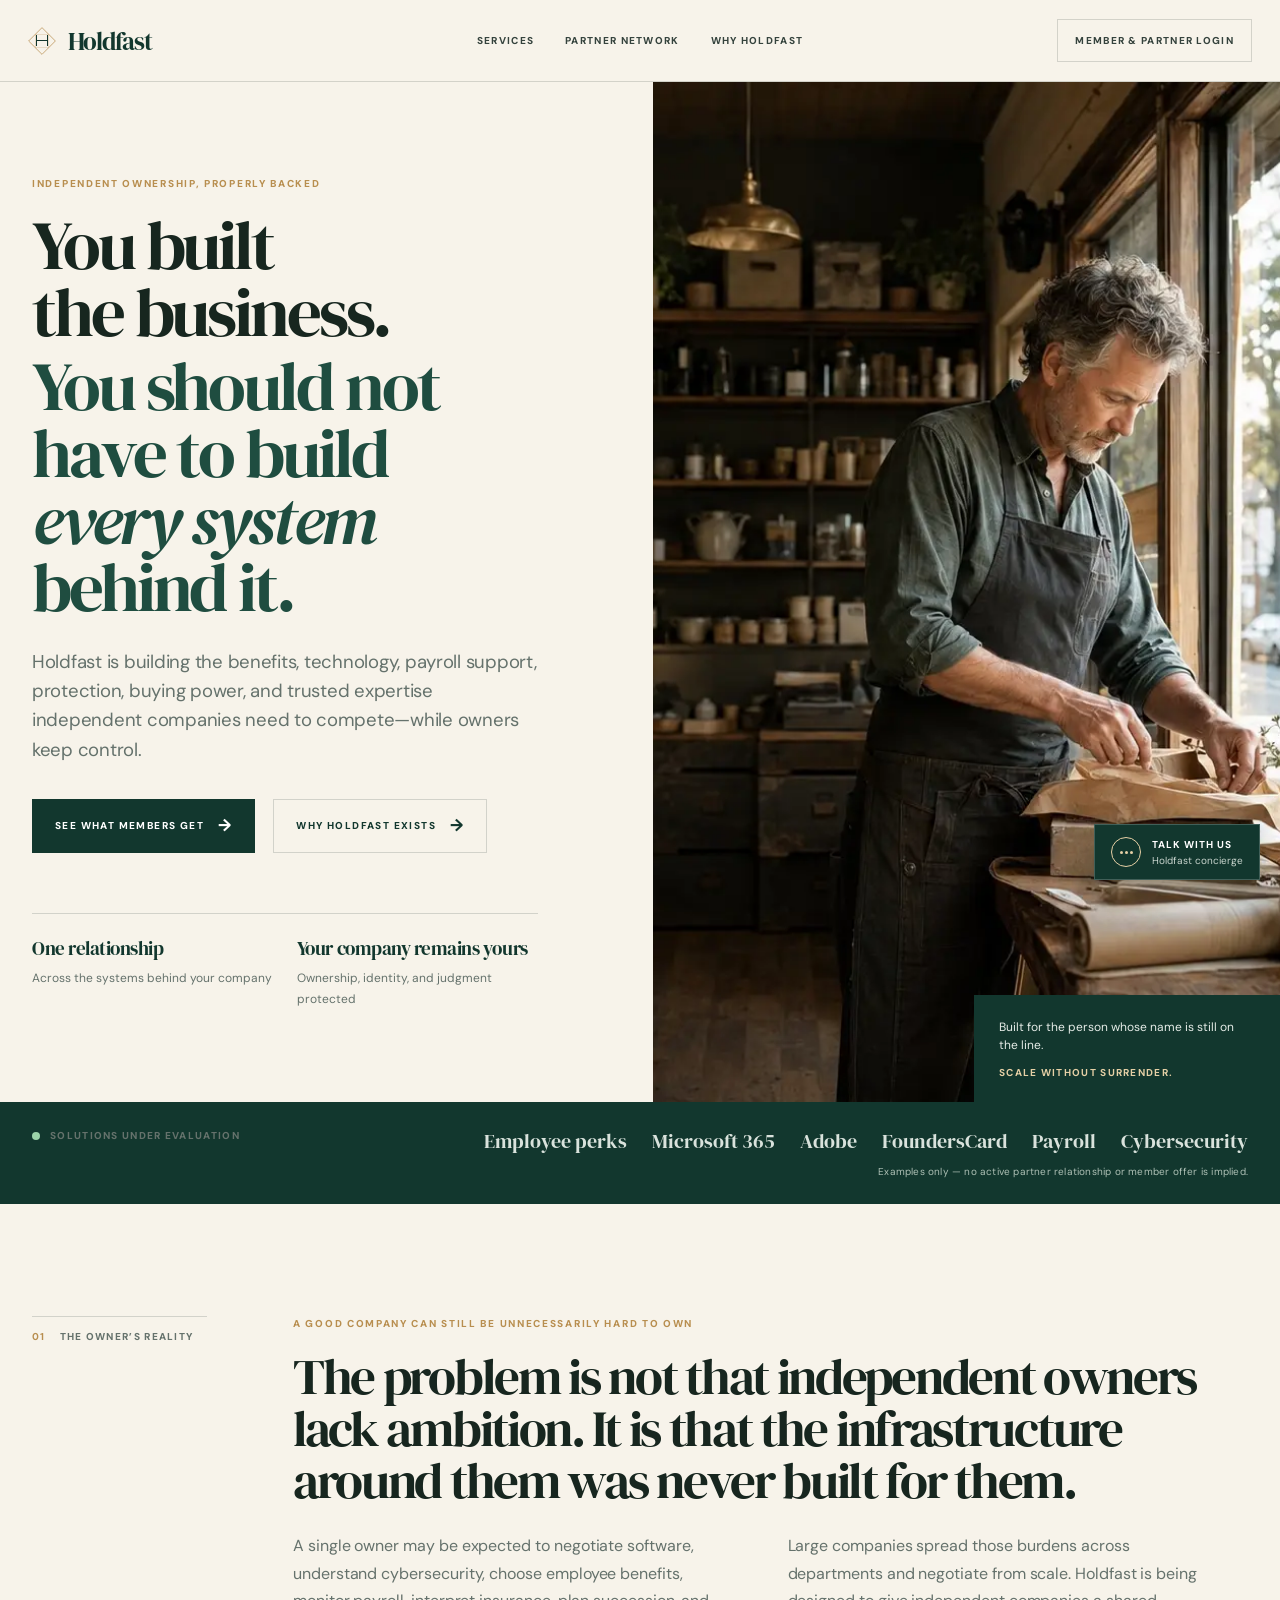
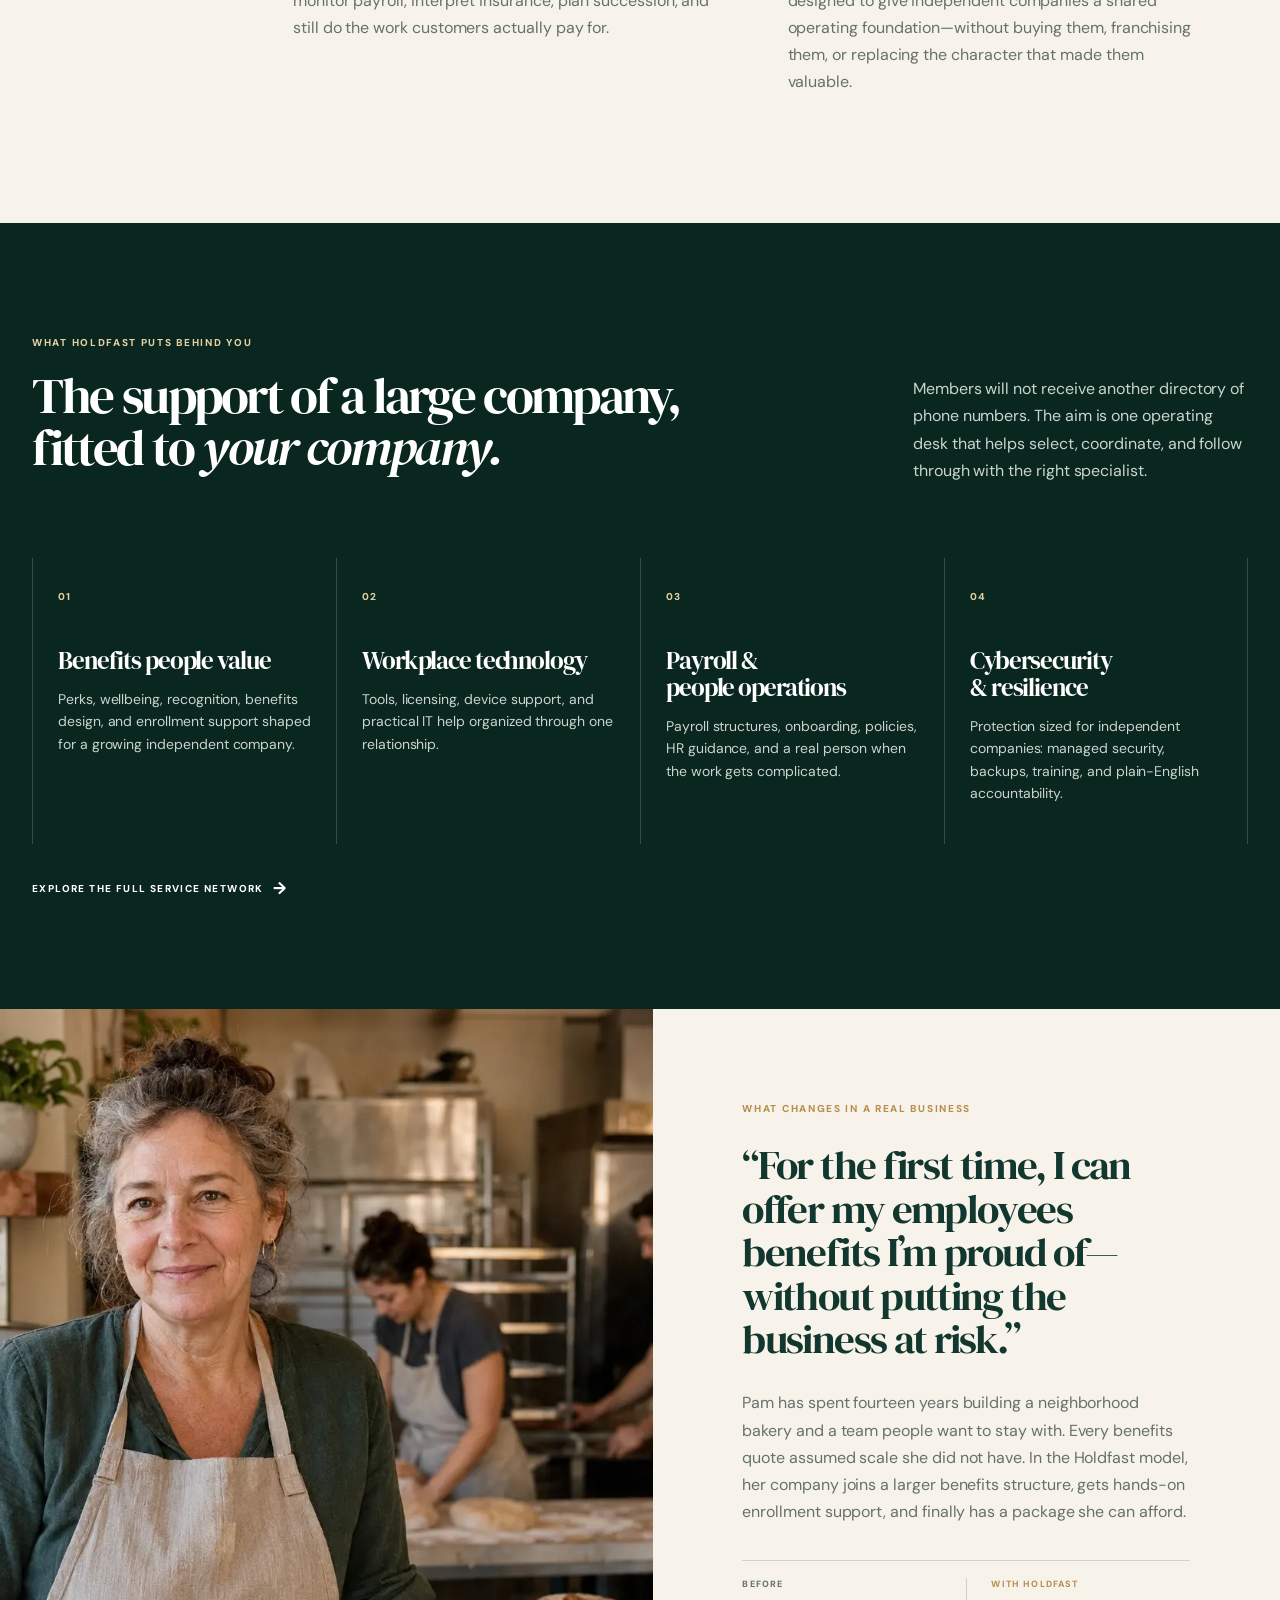
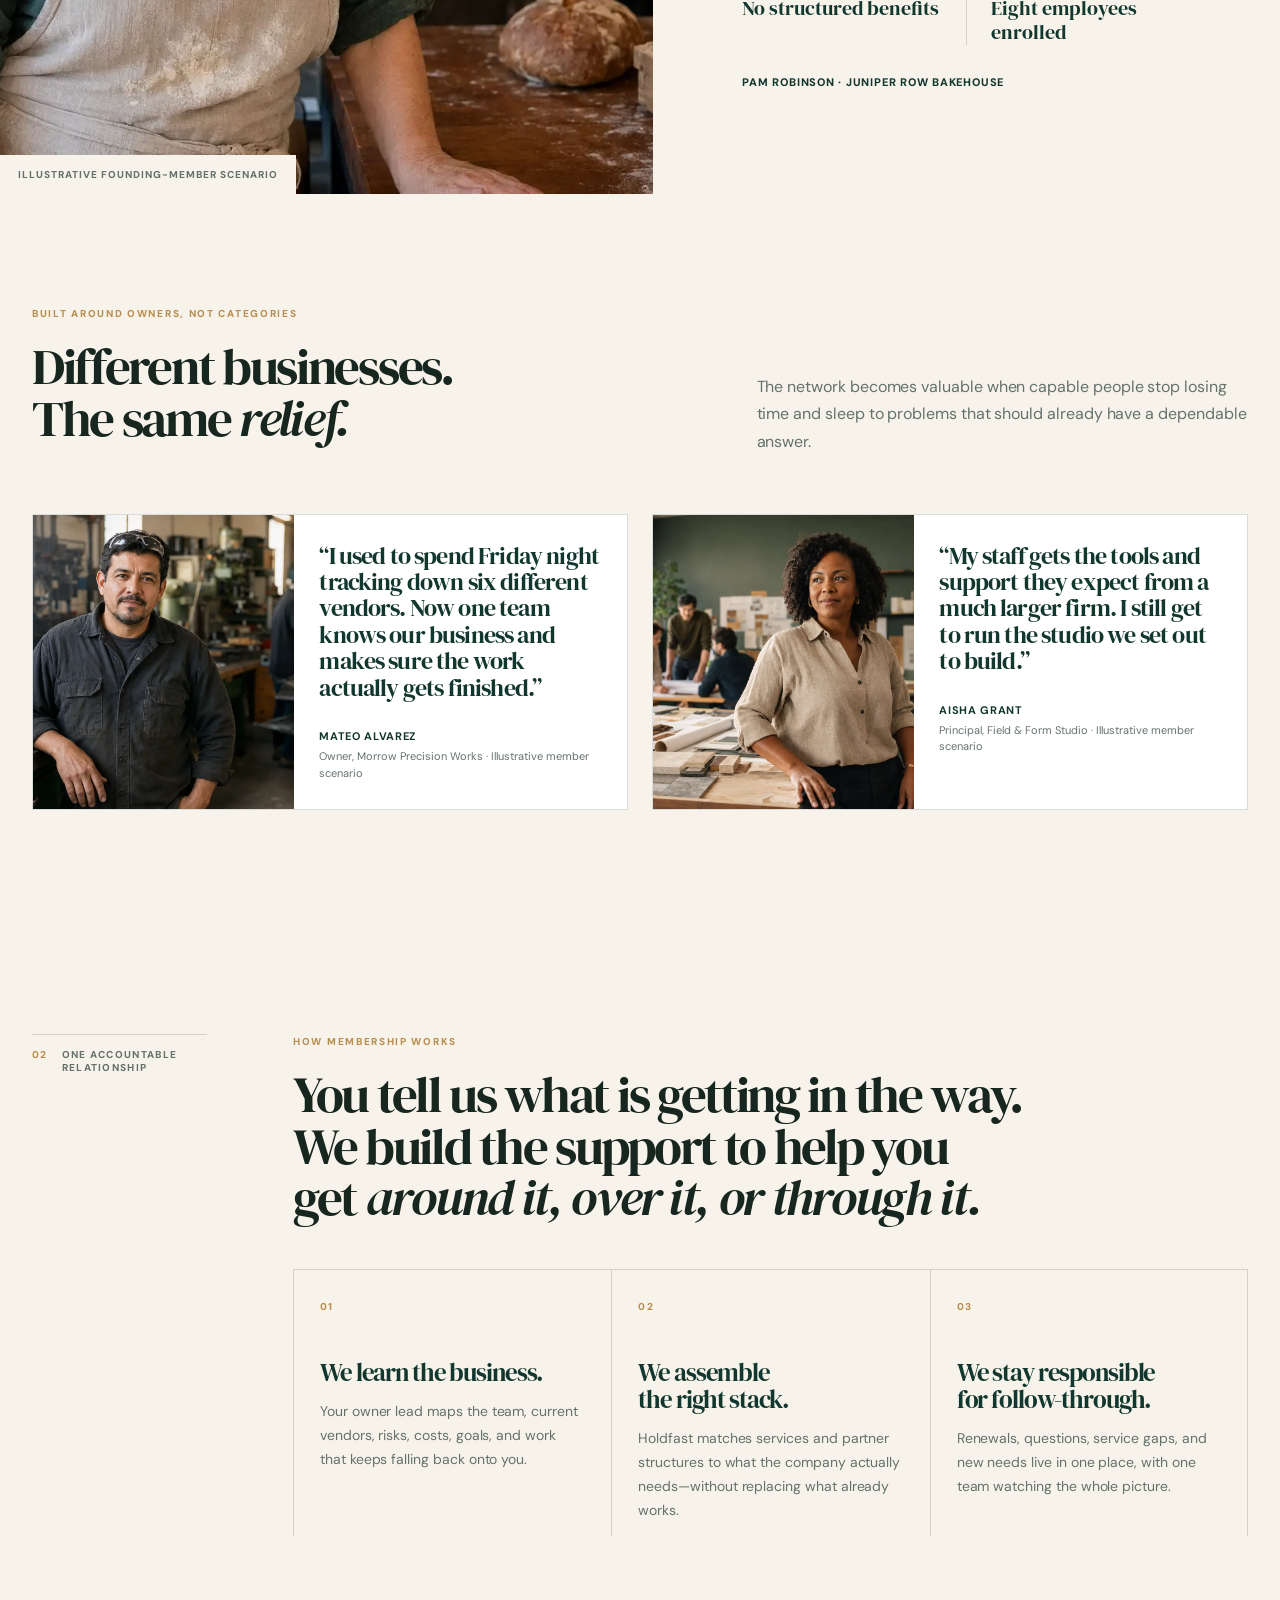
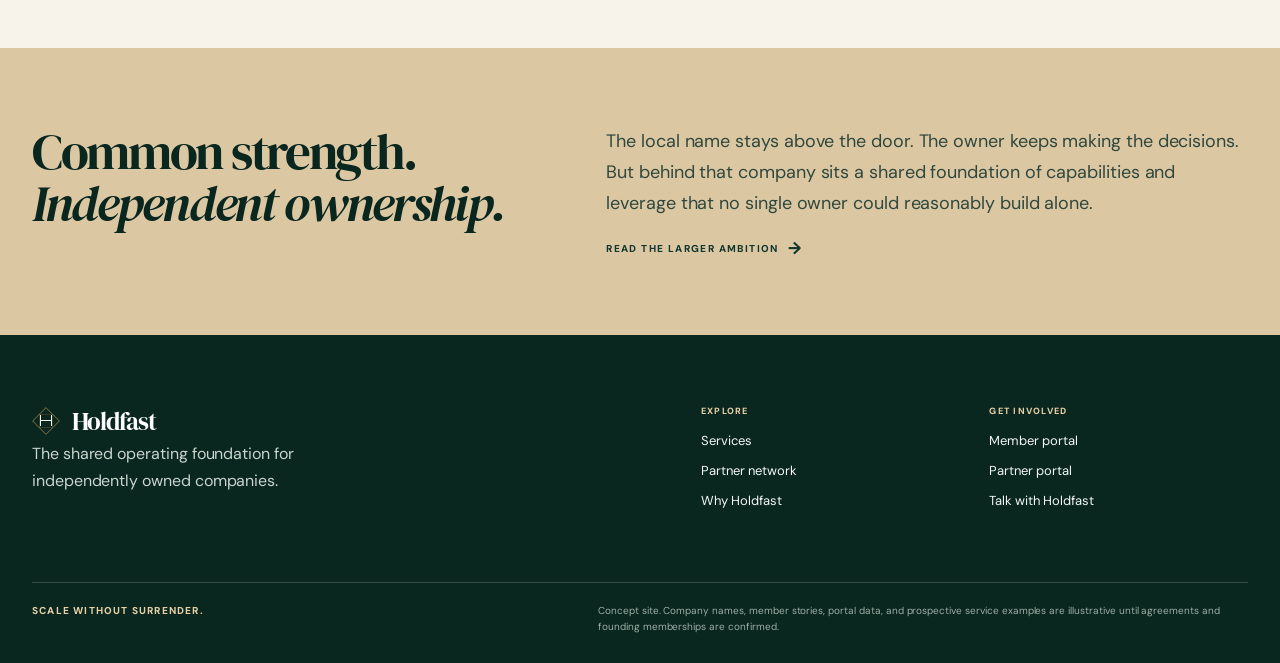
==== commit f2d145dc: "Add the fuller Holdfast support promise" ====
--- a/index.html
+++ b/index.html
@@ -115,7 +115,7 @@
         <div class="section-index"><b>02</b><span>One accountable relationship</span></div>
         <div>
           <p class="eyebrow">How membership works</p>
-          <h2>You tell us what is getting in the way. We build the support around it.</h2>
+          <h2>You tell us what is getting in the way. We build the support to help you get <em>around it, over it, or through it.</em></h2>
           <div class="steps">
             <article class="step"><span>01</span><h3>We learn the business.</h3><p>Your owner lead maps the team, current vendors, risks, costs, goals, and work that keeps falling back onto you.</p></article>
             <article class="step"><span>02</span><h3>We assemble the right stack.</h3><p>Holdfast matches services and partner structures to what the company actually needs—without replacing what already works.</p></article>
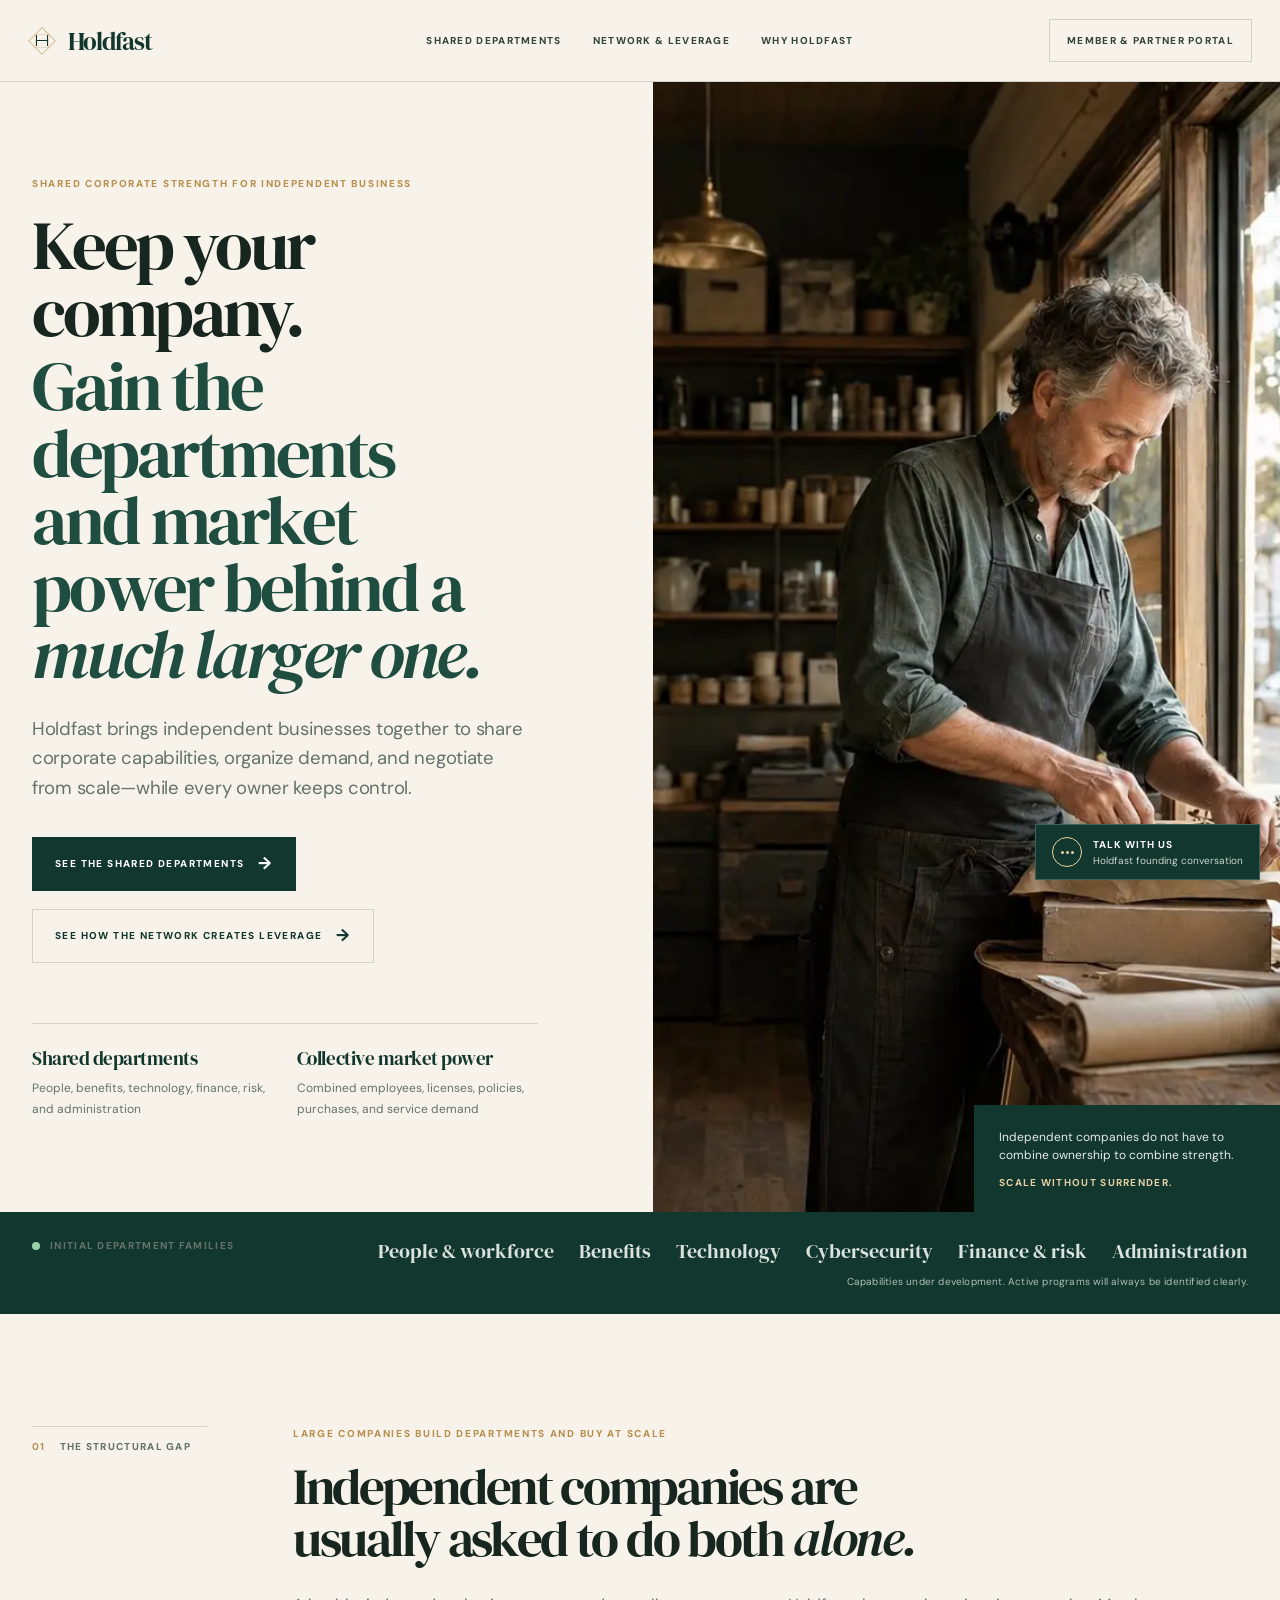
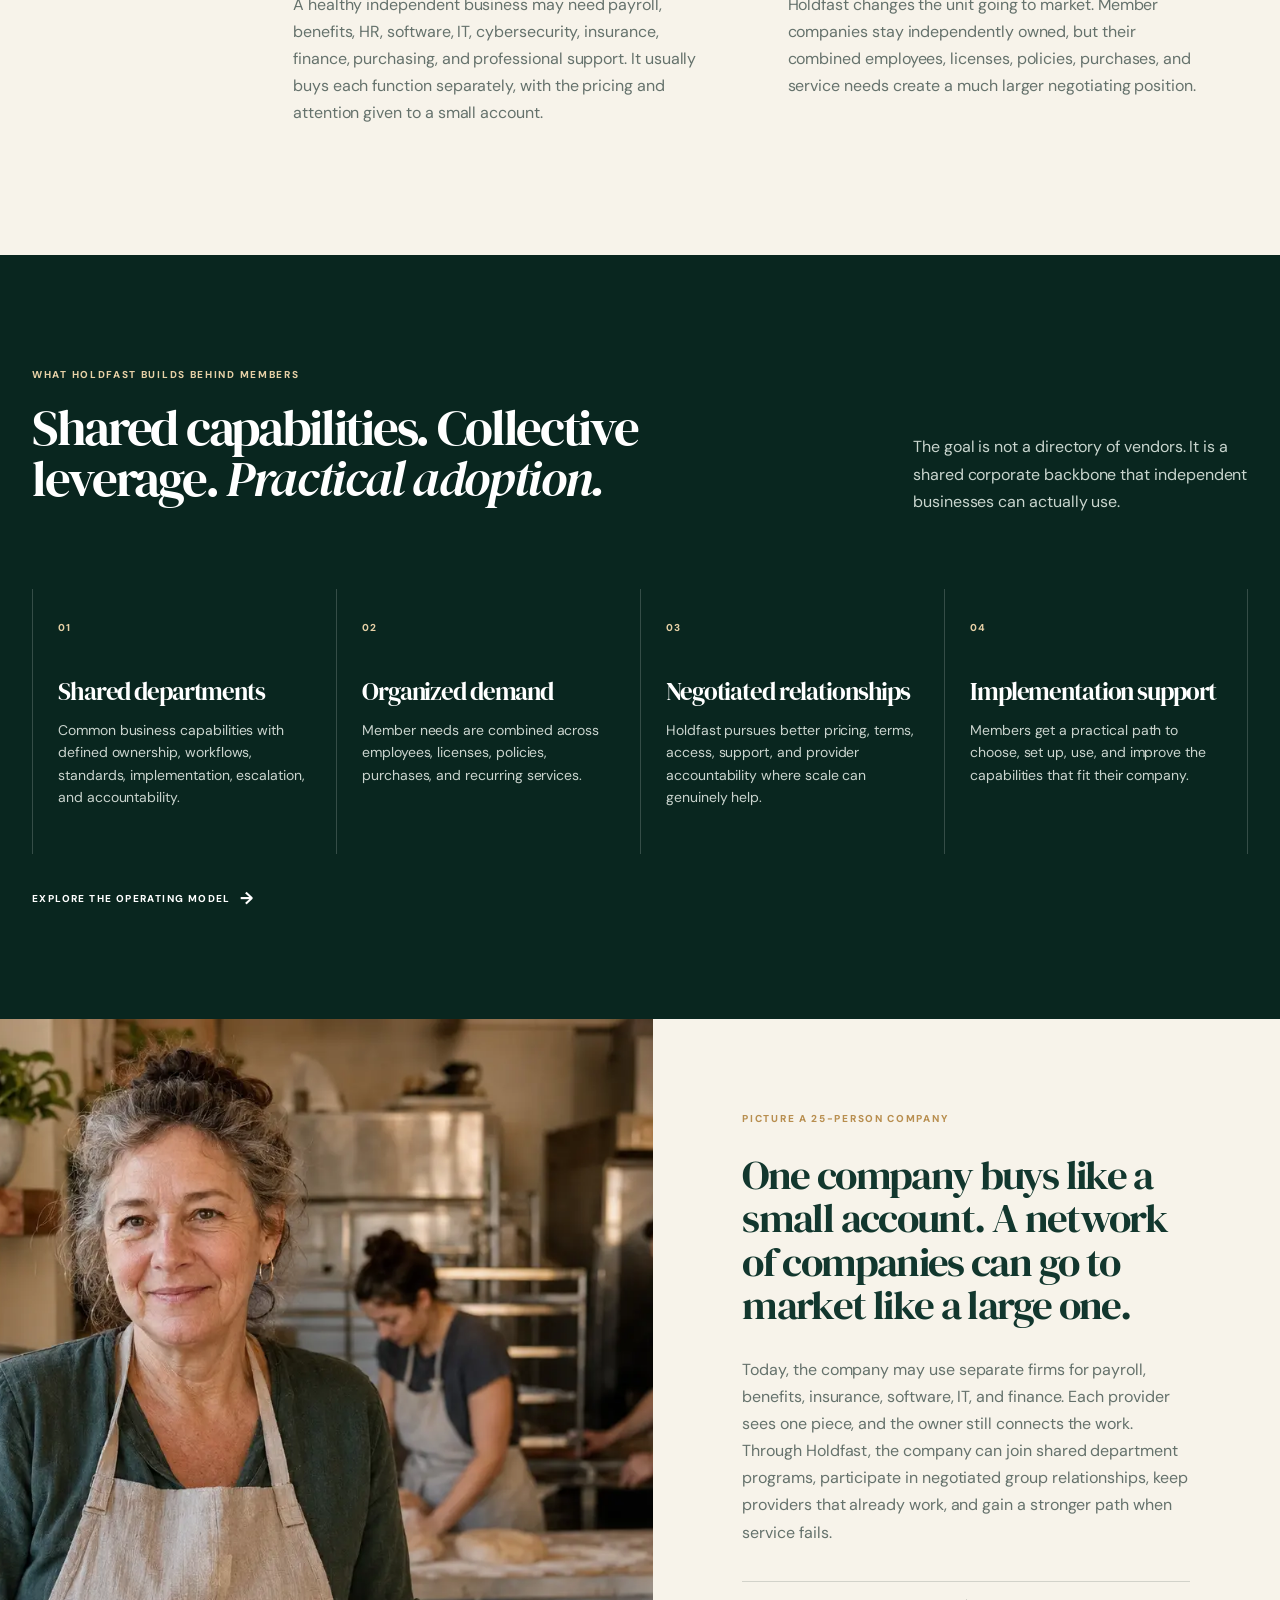
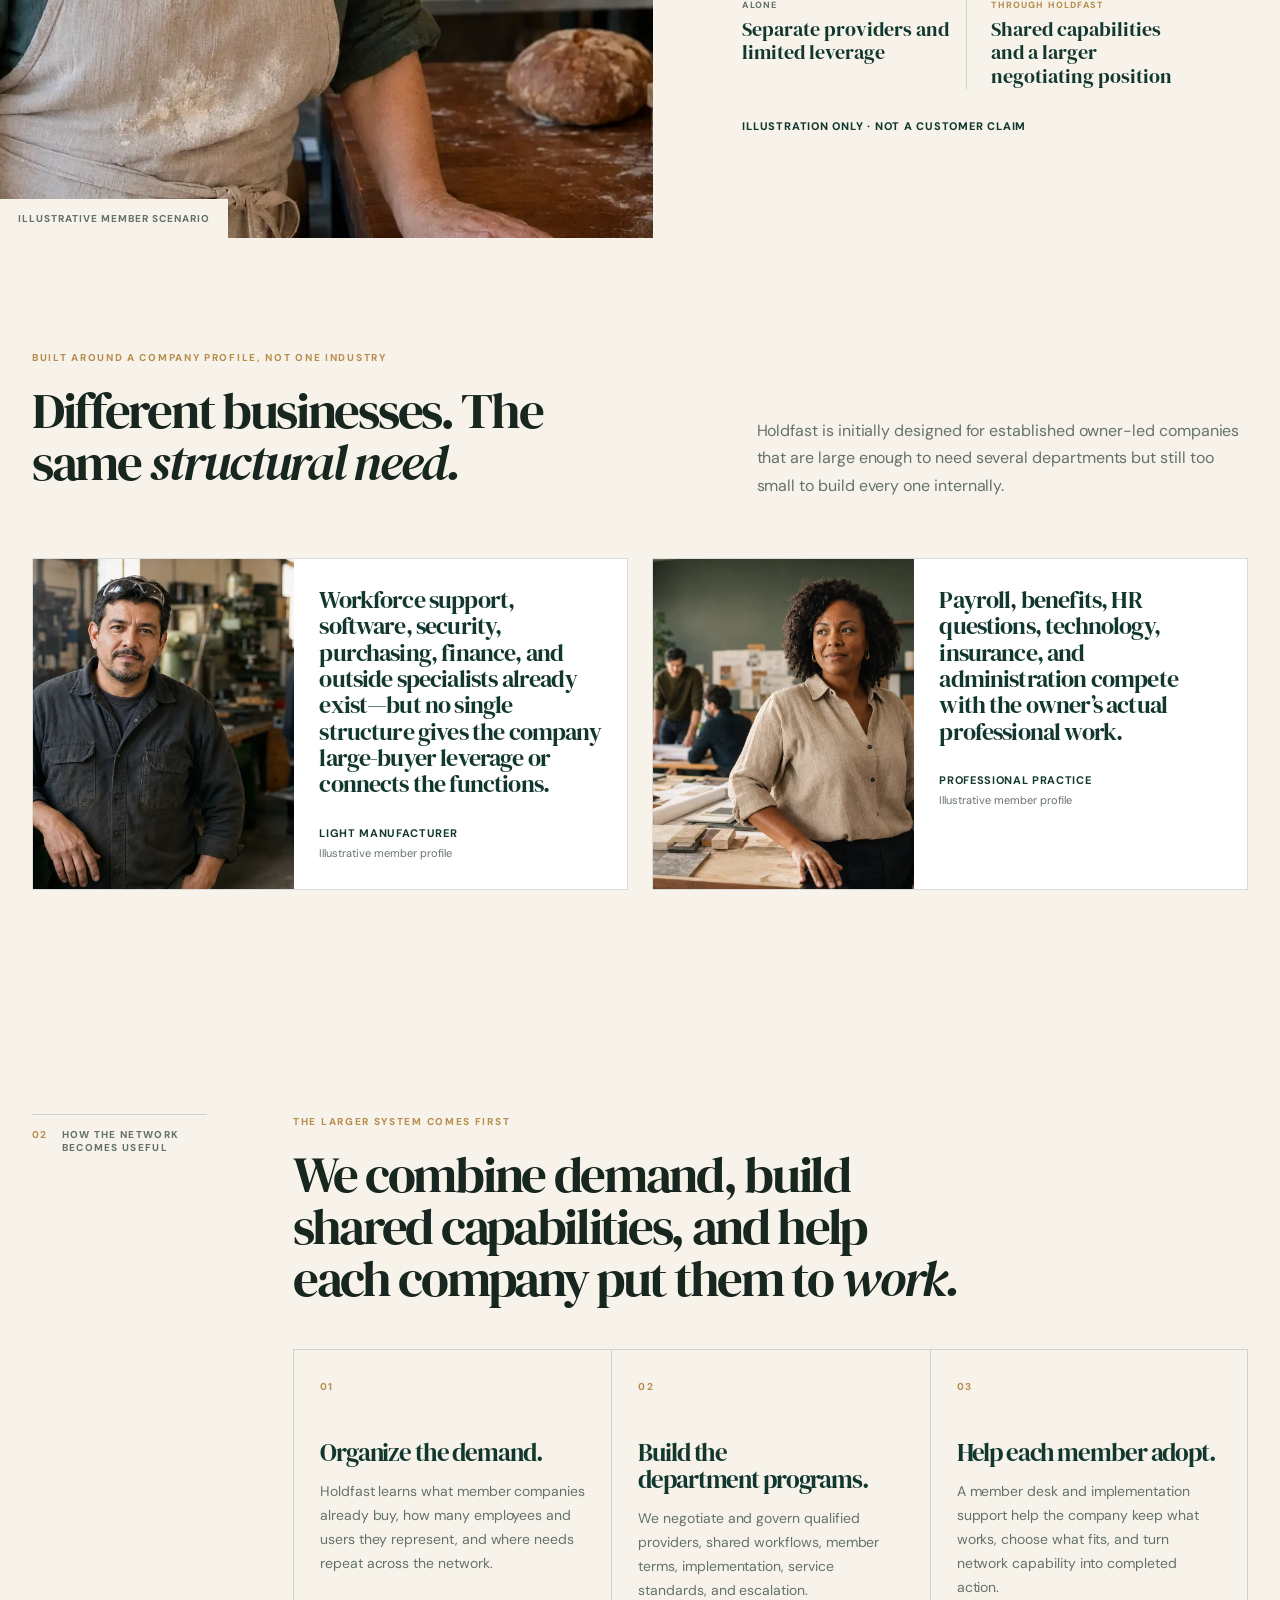
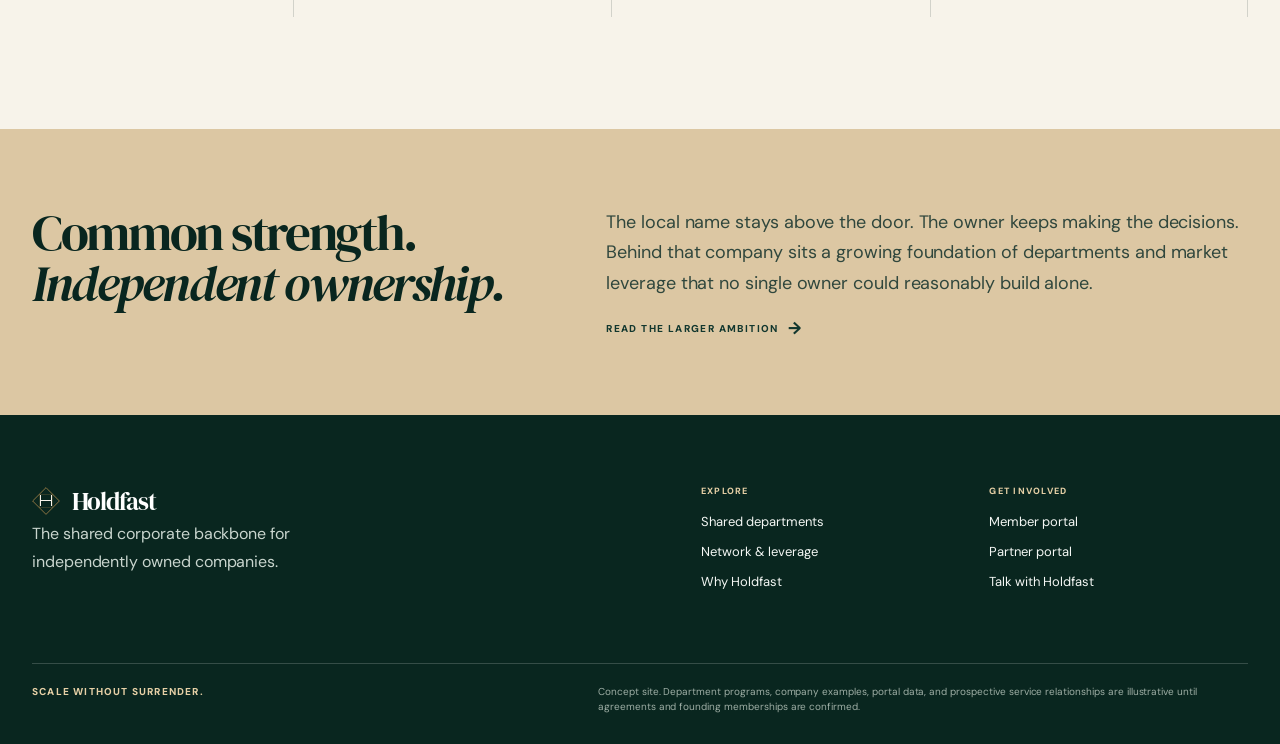
==== commit d2b6e4a4: "Restore Holdfast shared-backbone vision on home page" ====
--- a/index.html
+++ b/index.html
@@ -3,7 +3,7 @@
   <head>
     <meta charset="utf-8">
     <meta name="viewport" content="width=device-width, initial-scale=1">
-    <meta name="description" content="Holdfast is building a shared operating foundation for independently owned companies.">
+    <meta name="description" content="Holdfast brings independent businesses together to share corporate capabilities and negotiate with the strength of a much larger group.">
     <title>Holdfast — Scale Without Surrender</title>
     <link rel="preconnect" href="https://fonts.googleapis.com">
     <link rel="preconnect" href="https://fonts.gstatic.com" crossorigin>
@@ -17,58 +17,58 @@
       <div class="nav-wrap">
         <a class="brand" href="/" aria-label="Holdfast home"><span class="brand-mark" aria-hidden="true"><i></i></span><span class="brand-name">Holdfast</span></a>
         <nav class="main-nav" aria-label="Primary navigation">
-          <a href="/services/">Services</a>
-          <a href="/network/">Partner network</a>
+          <a href="/services/">Shared departments</a>
+          <a href="/network/">Network &amp; leverage</a>
           <a href="/story/">Why Holdfast</a>
         </nav>
-        <a class="portal-link" href="/portal/">Member &amp; partner login</a>
+        <a class="portal-link" href="/portal/">Member &amp; partner portal</a>
         <button class="menu-toggle" type="button" data-menu-toggle aria-label="Open menu" aria-expanded="false"><span></span><span></span></button>
       </div>
     </header>
     <nav class="mobile-nav" data-mobile-nav aria-label="Mobile navigation">
-      <a href="/services/">Services</a>
-      <a href="/network/">Partner network</a>
+      <a href="/services/">Shared departments</a>
+      <a href="/network/">Network &amp; leverage</a>
       <a href="/story/">Why Holdfast</a>
-      <a href="/portal/">Member &amp; partner login</a>
+      <a href="/portal/">Member &amp; partner portal</a>
     </nav>
 
     <main id="main" class="page">
       <section class="home-hero">
         <div class="home-copy">
-          <p class="eyebrow">Independent ownership, properly backed</p>
-          <h1>You built the business.<span class="display-line">You should not have to build <em>every system</em> behind it.</span></h1>
-          <p class="lede">Holdfast is building the benefits, technology, payroll support, protection, buying power, and trusted expertise independent companies need to compete—while owners keep control.</p>
+          <p class="eyebrow">Shared corporate strength for independent business</p>
+          <h1>Keep your company.<span class="display-line">Gain the departments and market power behind a <em>much larger one.</em></span></h1>
+          <p class="lede">Holdfast brings independent businesses together to share corporate capabilities, organize demand, and negotiate from scale—while every owner keeps control.</p>
           <div class="hero-actions">
-            <a class="button primary" href="/services/">See what members get <span class="arrow">→</span></a>
-            <a class="button secondary" href="/story/">Why Holdfast exists <span class="arrow">→</span></a>
+            <a class="button primary" href="/services/">See the shared departments <span class="arrow">→</span></a>
+            <a class="button secondary" href="/network/">See how the network creates leverage <span class="arrow">→</span></a>
           </div>
           <div class="hero-proof">
-            <div><strong>One relationship</strong><span>Across the systems behind your company</span></div>
-            <div><strong>Your company remains yours</strong><span>Ownership, identity, and judgment protected</span></div>
+            <div><strong>Shared departments</strong><span>People, benefits, technology, finance, risk, and administration</span></div>
+            <div><strong>Collective market power</strong><span>Combined employees, licenses, policies, purchases, and service demand</span></div>
           </div>
         </div>
         <div class="hero-visual">
           <img src="/assets/media/owner-at-work.webp" alt="Independent business owner preparing an order in a workshop" width="1568" height="1003" fetchpriority="high" decoding="async">
-          <div class="photo-flag"><span>Built for the person whose name is still on the line.</span><strong>Scale without surrender.</strong></div>
+          <div class="photo-flag"><span>Independent companies do not have to combine ownership to combine strength.</span><strong>Scale without surrender.</strong></div>
         </div>
       </section>
 
-      <section class="partner-bar" aria-label="Illustrative services under evaluation">
+      <section class="partner-bar" aria-label="Initial department families under development">
         <div class="container partner-bar-inner">
-          <p class="partner-bar-label"><span class="status-dot"></span> Solutions under evaluation</p>
-          <div class="platform-list" aria-label="Illustrative platforms and service categories under evaluation"><span>Employee perks</span><span>Microsoft 365</span><span>Adobe</span><span>FoundersCard</span><span>Payroll</span><span>Cybersecurity</span></div>
-          <p class="partner-bar-note">Examples only — no active partner relationship or member offer is implied.</p>
+          <p class="partner-bar-label"><span class="status-dot"></span> Initial department families</p>
+          <div class="platform-list"><span>People &amp; workforce</span><span>Benefits</span><span>Technology</span><span>Cybersecurity</span><span>Finance &amp; risk</span><span>Administration</span></div>
+          <p class="partner-bar-note">Capabilities under development. Active programs will always be identified clearly.</p>
         </div>
       </section>
 
       <section class="section container split-index">
-        <div class="section-index"><b>01</b><span>The owner’s reality</span></div>
+        <div class="section-index"><b>01</b><span>The structural gap</span></div>
         <div>
-          <p class="eyebrow">A good company can still be unnecessarily hard to own</p>
-          <h2>The problem is not that independent owners lack ambition. It is that the infrastructure around them was never built for them.</h2>
+          <p class="eyebrow">Large companies build departments and buy at scale</p>
+          <h2>Independent companies are usually asked to do both <em>alone.</em></h2>
           <div class="two-column">
-            <p>A single owner may be expected to negotiate software, understand cybersecurity, choose employee benefits, monitor payroll, interpret insurance, plan succession, and still do the work customers actually pay for.</p>
-            <p>Large companies spread those burdens across departments and negotiate from scale. Holdfast is being designed to give independent companies a shared operating foundation—without buying them, franchising them, or replacing the character that made them valuable.</p>
+            <p>A healthy independent business may need payroll, benefits, HR, software, IT, cybersecurity, insurance, finance, purchasing, and professional support. It usually buys each function separately, with the pricing and attention given to a small account.</p>
+            <p>Holdfast changes the unit going to market. Member companies stay independently owned, but their combined employees, licenses, policies, purchases, and service needs create a much larger negotiating position.</p>
           </div>
         </div>
       </section>
@@ -76,50 +76,50 @@
       <section class="services-band section">
         <div class="container">
           <div class="services-head">
-            <div><p class="eyebrow light">What Holdfast puts behind you</p><h2>The support of a large company, fitted to <em>your company.</em></h2></div>
-            <p>Members will not receive another directory of phone numbers. The aim is one operating desk that helps select, coordinate, and follow through with the right specialist.</p>
+            <div><p class="eyebrow light">What Holdfast builds behind members</p><h2>Shared capabilities. Collective leverage. <em>Practical adoption.</em></h2></div>
+            <p>The goal is not a directory of vendors. It is a shared corporate backbone that independent businesses can actually use.</p>
           </div>
           <div class="service-grid">
-            <a class="service-card" href="/services/#benefits"><span class="service-no">01</span><h3>Benefits people value</h3><p>Perks, wellbeing, recognition, benefits design, and enrollment support shaped for a growing independent company.</p></a>
-            <a class="service-card" href="/services/#technology"><span class="service-no">02</span><h3>Workplace technology</h3><p>Tools, licensing, device support, and practical IT help organized through one relationship.</p></a>
-            <a class="service-card" href="/services/#payroll"><span class="service-no">03</span><h3>Payroll &amp; people operations</h3><p>Payroll structures, onboarding, policies, HR guidance, and a real person when the work gets complicated.</p></a>
-            <a class="service-card" href="/services/#security"><span class="service-no">04</span><h3>Cybersecurity &amp; resilience</h3><p>Protection sized for independent companies: managed security, backups, training, and plain-English accountability.</p></a>
+            <a class="service-card" href="/services/"><span class="service-no">01</span><h3>Shared departments</h3><p>Common business capabilities with defined ownership, workflows, standards, implementation, escalation, and accountability.</p></a>
+            <a class="service-card" href="/network/"><span class="service-no">02</span><h3>Organized demand</h3><p>Member needs are combined across employees, licenses, policies, purchases, and recurring services.</p></a>
+            <a class="service-card" href="/network/"><span class="service-no">03</span><h3>Negotiated relationships</h3><p>Holdfast pursues better pricing, terms, access, support, and provider accountability where scale can genuinely help.</p></a>
+            <a class="service-card" href="/services/"><span class="service-no">04</span><h3>Implementation support</h3><p>Members get a practical path to choose, set up, use, and improve the capabilities that fit their company.</p></a>
           </div>
-          <a class="inline-link light band-footer-link" href="/services/">Explore the full service network <span class="arrow">→</span></a>
+          <a class="inline-link light band-footer-link" href="/services/">Explore the operating model <span class="arrow">→</span></a>
         </div>
       </section>
 
       <section class="story-feature">
-        <div class="story-image"><img src="/assets/media/pam-bakery.webp" alt="Illustrative independent bakery owner in her shop"><span class="image-note">Illustrative founding-member scenario</span></div>
+        <div class="story-image"><img src="/assets/media/pam-bakery.webp" alt="Illustrative independent bakery owner in her shop"><span class="image-note">Illustrative member scenario</span></div>
         <div class="story-copy">
-          <p class="eyebrow">What changes in a real business</p>
-          <p class="story-quote">“For the first time, I can offer my employees benefits I’m proud of—without putting the business at risk.”</p>
-          <p>Pam has spent fourteen years building a neighborhood bakery and a team people want to stay with. Every benefits quote assumed scale she did not have. In the Holdfast model, her company joins a larger benefits structure, gets hands-on enrollment support, and finally has a package she can afford.</p>
-          <div class="before-after" aria-label="Before and with Holdfast comparison">
-            <div class="comparison-item"><span>Before</span><strong>No structured benefits</strong></div>
-            <div class="comparison-item"><span>With Holdfast</span><strong>Eight employees enrolled</strong></div>
+          <p class="eyebrow">Picture a 25-person company</p>
+          <p class="story-quote">One company buys like a small account. A network of companies can go to market like a large one.</p>
+          <p>Today, the company may use separate firms for payroll, benefits, insurance, software, IT, and finance. Each provider sees one piece, and the owner still connects the work. Through Holdfast, the company can join shared department programs, participate in negotiated group relationships, keep providers that already work, and gain a stronger path when service fails.</p>
+          <div class="before-after" aria-label="Alone and through Holdfast comparison">
+            <div class="comparison-item"><span>Alone</span><strong>Separate providers and limited leverage</strong></div>
+            <div class="comparison-item"><span>Through Holdfast</span><strong>Shared capabilities and a larger negotiating position</strong></div>
           </div>
-          <p class="credit">Pam Robinson · Juniper Row Bakehouse</p>
+          <p class="credit">Illustration only · Not a customer claim</p>
         </div>
       </section>
 
       <section class="section container">
-        <div class="owner-stories-head"><div><p class="eyebrow">Built around owners, not categories</p><h2>Different businesses. The same <em>relief.</em></h2></div><p>The network becomes valuable when capable people stop losing time and sleep to problems that should already have a dependable answer.</p></div>
+        <div class="owner-stories-head"><div><p class="eyebrow">Built around a company profile, not one industry</p><h2>Different businesses. The same <em>structural need.</em></h2></div><p>Holdfast is initially designed for established owner-led companies that are large enough to need several departments but still too small to build every one internally.</p></div>
         <div class="story-cards">
-          <article class="story-card"><img src="/assets/media/mateo-workshop.webp" alt="Illustrative independent workshop owner"><div class="story-card-copy"><blockquote>“I used to spend Friday night tracking down six different vendors. Now one team knows our business and makes sure the work actually gets finished.”</blockquote><strong>Mateo Alvarez</strong><small>Owner, Morrow Precision Works · Illustrative member scenario</small></div></article>
-          <article class="story-card"><img src="/assets/media/aisha-studio.webp" alt="Illustrative independent studio owner"><div class="story-card-copy"><blockquote>“My staff gets the tools and support they expect from a much larger firm. I still get to run the studio we set out to build.”</blockquote><strong>Aisha Grant</strong><small>Principal, Field &amp; Form Studio · Illustrative member scenario</small></div></article>
+          <article class="story-card"><img src="/assets/media/mateo-workshop.webp" alt="Illustrative manufacturing business"><div class="story-card-copy"><blockquote>Workforce support, software, security, purchasing, finance, and outside specialists already exist—but no single structure gives the company large-buyer leverage or connects the functions.</blockquote><strong>Light manufacturer</strong><small>Illustrative member profile</small></div></article>
+          <article class="story-card"><img src="/assets/media/aisha-studio.webp" alt="Illustrative professional practice"><div class="story-card-copy"><blockquote>Payroll, benefits, HR questions, technology, insurance, and administration compete with the owner’s actual professional work.</blockquote><strong>Professional practice</strong><small>Illustrative member profile</small></div></article>
         </div>
       </section>
 
       <section class="section container split-index">
-        <div class="section-index"><b>02</b><span>One accountable relationship</span></div>
+        <div class="section-index"><b>02</b><span>How the network becomes useful</span></div>
         <div>
-          <p class="eyebrow">How membership works</p>
-          <h2>You tell us what is getting in the way. We build the support to help you get <em>around it, over it, or through it.</em></h2>
+          <p class="eyebrow">The larger system comes first</p>
+          <h2>We combine demand, build shared capabilities, and help each company put them to <em>work.</em></h2>
           <div class="steps">
-            <article class="step"><span>01</span><h3>We learn the business.</h3><p>Your owner lead maps the team, current vendors, risks, costs, goals, and work that keeps falling back onto you.</p></article>
-            <article class="step"><span>02</span><h3>We assemble the right stack.</h3><p>Holdfast matches services and partner structures to what the company actually needs—without replacing what already works.</p></article>
-            <article class="step"><span>03</span><h3>We stay responsible for follow-through.</h3><p>Renewals, questions, service gaps, and new needs live in one place, with one team watching the whole picture.</p></article>
+            <article class="step"><span>01</span><h3>Organize the demand.</h3><p>Holdfast learns what member companies already buy, how many employees and users they represent, and where needs repeat across the network.</p></article>
+            <article class="step"><span>02</span><h3>Build the department programs.</h3><p>We negotiate and govern qualified providers, shared workflows, member terms, implementation, service standards, and escalation.</p></article>
+            <article class="step"><span>03</span><h3>Help each member adopt.</h3><p>A member desk and implementation support help the company keep what works, choose what fits, and turn network capability into completed action.</p></article>
           </div>
         </div>
       </section>
@@ -127,29 +127,29 @@
       <section class="vision-strip">
         <div class="container vision-strip-inner">
           <h2>Common strength.<br><em>Independent ownership.</em></h2>
-          <div><p>The local name stays above the door. The owner keeps making the decisions. But behind that company sits a shared foundation of capabilities and leverage that no single owner could reasonably build alone.</p><a class="inline-link" href="/story/">Read the larger ambition <span class="arrow">→</span></a></div>
+          <div><p>The local name stays above the door. The owner keeps making the decisions. Behind that company sits a growing foundation of departments and market leverage that no single owner could reasonably build alone.</p><a class="inline-link" href="/story/">Read the larger ambition <span class="arrow">→</span></a></div>
         </div>
       </section>
     </main>
 
     <footer class="site-footer">
       <div class="container footer-grid">
-        <div class="footer-brand"><a class="brand" href="/"><span class="brand-mark" aria-hidden="true"><i></i></span><span class="brand-name">Holdfast</span></a><p>The shared operating foundation for independently owned companies.</p></div>
-        <div class="footer-nav"><div><p class="footer-label">Explore</p><a href="/services/">Services</a><a href="/network/">Partner network</a><a href="/story/">Why Holdfast</a></div><div><p class="footer-label">Get involved</p><a href="/portal/">Member portal</a><a href="/portal/?role=partner">Partner portal</a><button type="button" data-chat-open>Talk with Holdfast</button></div></div>
+        <div class="footer-brand"><a class="brand" href="/"><span class="brand-mark" aria-hidden="true"><i></i></span><span class="brand-name">Holdfast</span></a><p>The shared corporate backbone for independently owned companies.</p></div>
+        <div class="footer-nav"><div><p class="footer-label">Explore</p><a href="/services/">Shared departments</a><a href="/network/">Network &amp; leverage</a><a href="/story/">Why Holdfast</a></div><div><p class="footer-label">Get involved</p><a href="/portal/">Member portal</a><a href="/portal/?role=partner">Partner portal</a><button type="button" data-chat-open>Talk with Holdfast</button></div></div>
       </div>
-      <div class="container footer-bottom"><p>Scale without surrender.</p><p>Concept site. Company names, member stories, portal data, and prospective service examples are illustrative until agreements and founding memberships are confirmed.</p></div>
+      <div class="container footer-bottom"><p>Scale without surrender.</p><p>Concept site. Department programs, company examples, portal data, and prospective service relationships are illustrative until agreements and founding memberships are confirmed.</p></div>
     </footer>
 
     <aside class="chat-shell" aria-label="Talk with Holdfast">
       <section class="chat-panel" data-chat-panel hidden>
-        <div class="chat-head"><div><span class="live-status"><i></i> Concierge preview</span><h3>Talk with Holdfast</h3><p>A starting place for future members and partners.</p></div><button type="button" data-chat-close aria-label="Close chat">×</button></div>
+        <div class="chat-head"><div><span class="live-status"><i></i> Founding conversation</span><h3>Talk with Holdfast</h3><p>A starting place for future members and partners.</p></div><button type="button" data-chat-close aria-label="Close chat">×</button></div>
         <div class="chat-body" data-chat-content>
-          <div class="chat-bubble">Hi—tell us what you are carrying in your business. We’ll help you find the right place to start.</div>
-          <div class="chat-options" data-chat-options><button type="button">I own a business</button><button type="button">I represent a service partner</button><button type="button">I want to understand the vision</button></div>
-          <form data-chat-form><textarea aria-label="Your message" placeholder="Tell us a little about what you need…" required></textarea><button class="chat-submit" type="submit">Start the conversation <span class="arrow">→</span></button></form>
+          <div class="chat-bubble">Tell us what departments your company needs, what you already buy, and where acting alone is costing you leverage.</div>
+          <div class="chat-options" data-chat-options><button type="button">I own a business</button><button type="button">I represent a service partner</button><button type="button">I want to understand the model</button></div>
+          <form data-chat-form><textarea aria-label="Your message" placeholder="Tell us a little about your company…" required></textarea><button class="chat-submit" type="submit">Start the conversation <span class="arrow">→</span></button></form>
         </div>
       </section>
-      <button class="chat-launcher" type="button" data-chat-open aria-expanded="false"><span class="chat-icon" aria-hidden="true"><i></i><i></i><i></i></span><span><strong>Talk with us</strong><small>Holdfast concierge</small></span></button>
+      <button class="chat-launcher" type="button" data-chat-open aria-expanded="false"><span class="chat-icon" aria-hidden="true"><i></i><i></i><i></i></span><span><strong>Talk with us</strong><small>Holdfast founding conversation</small></span></button>
     </aside>
   </body>
 </html>
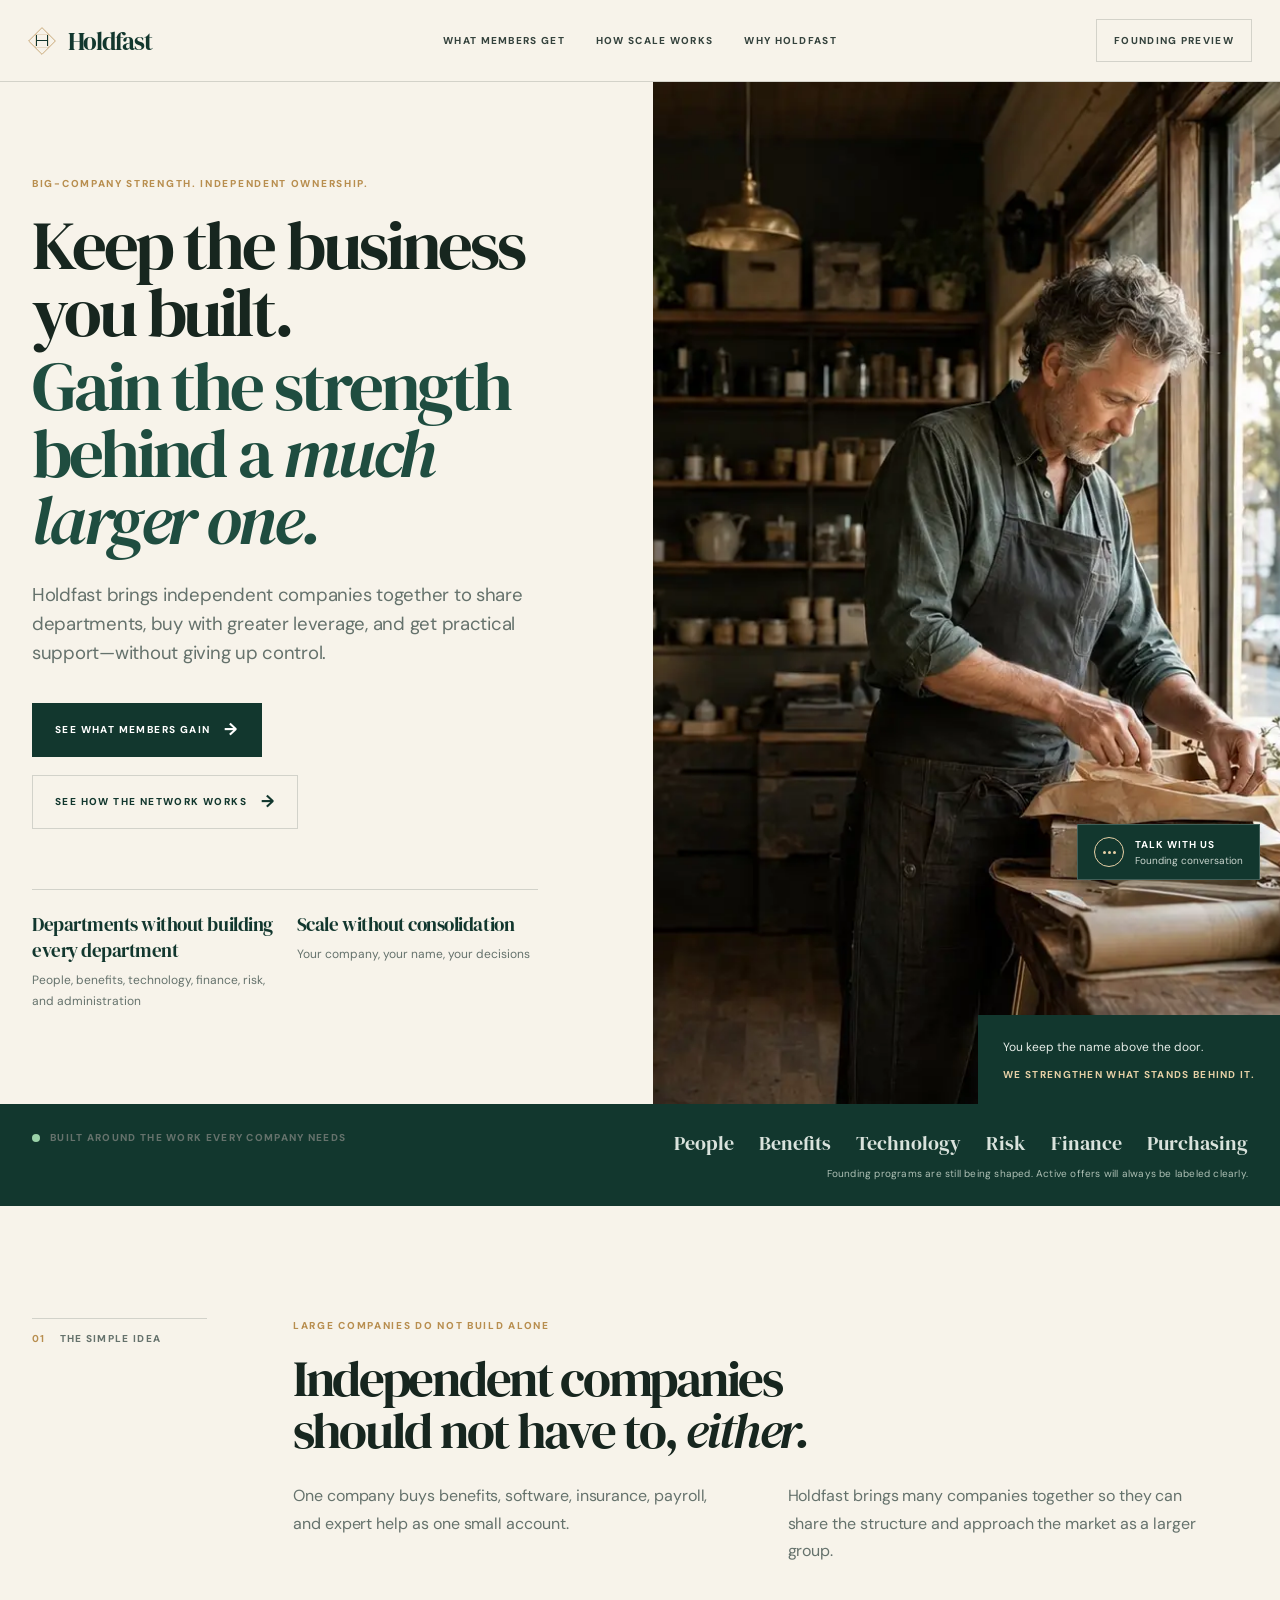
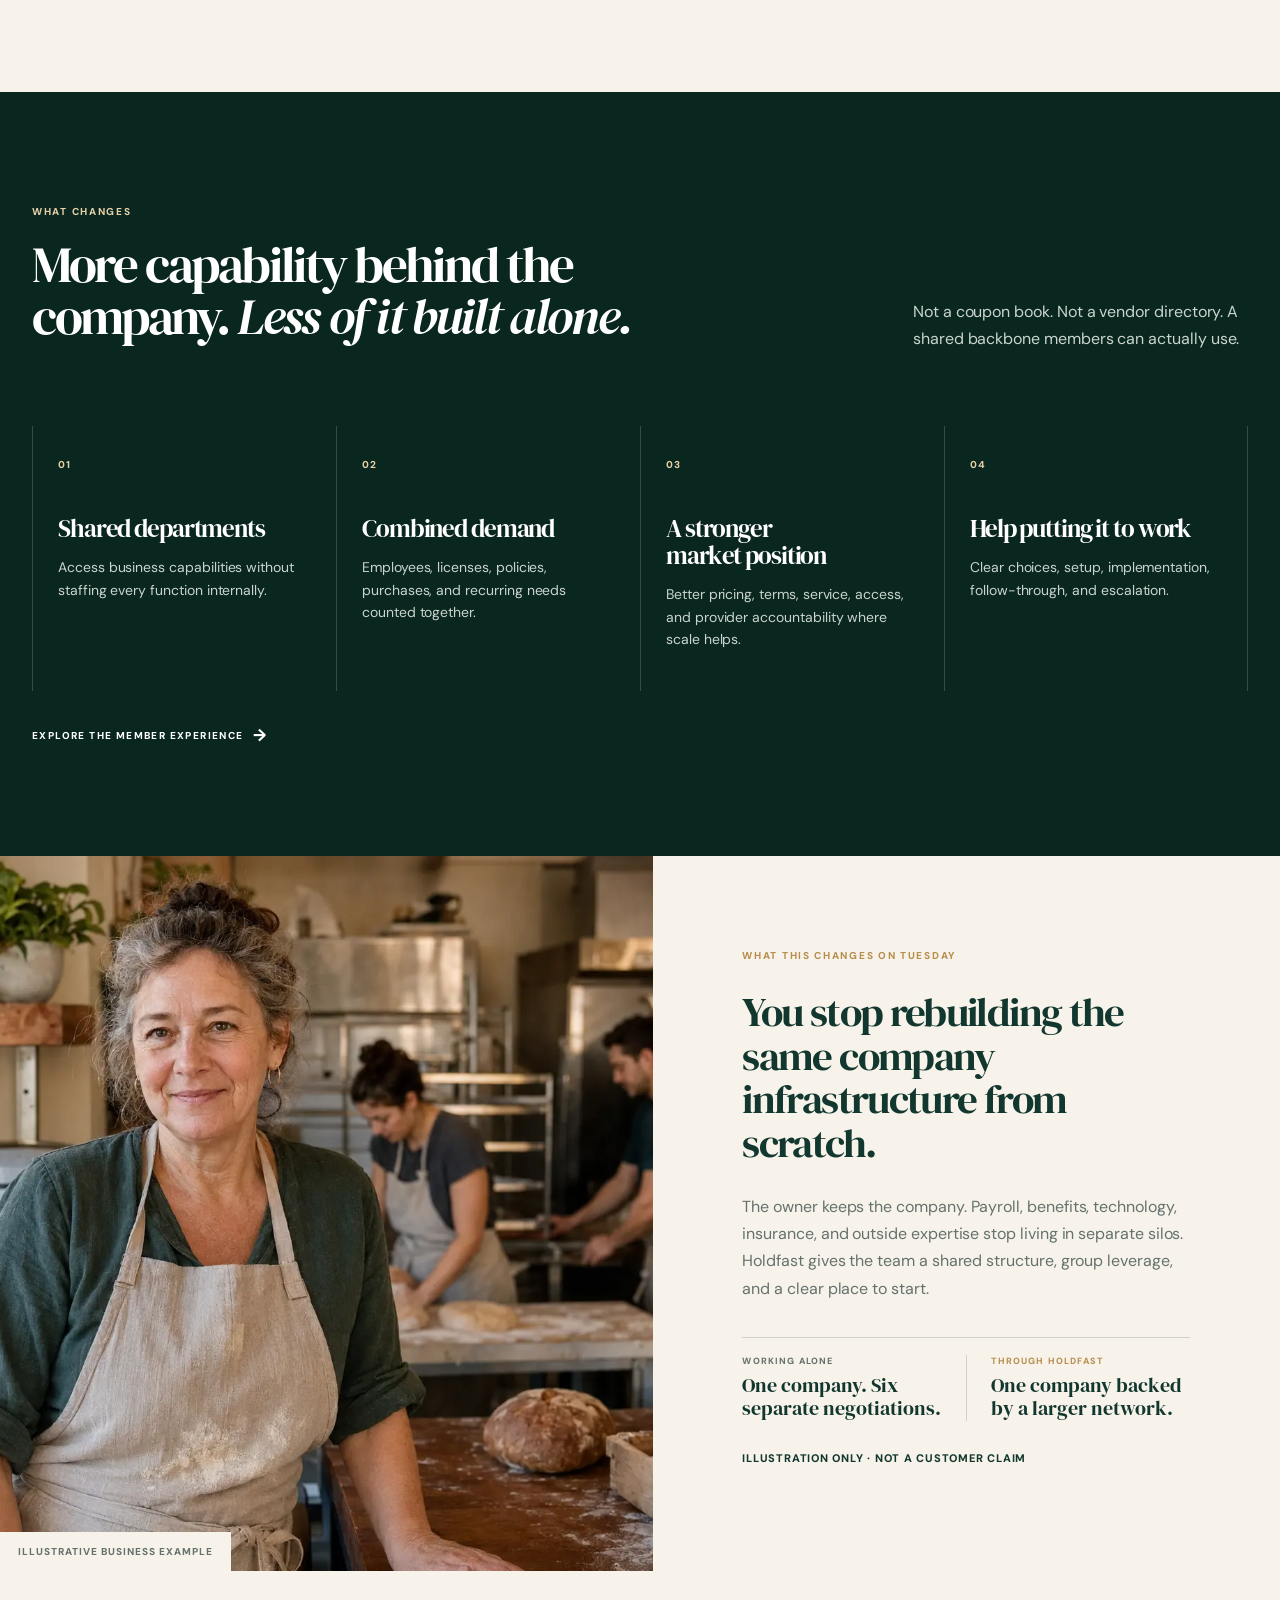
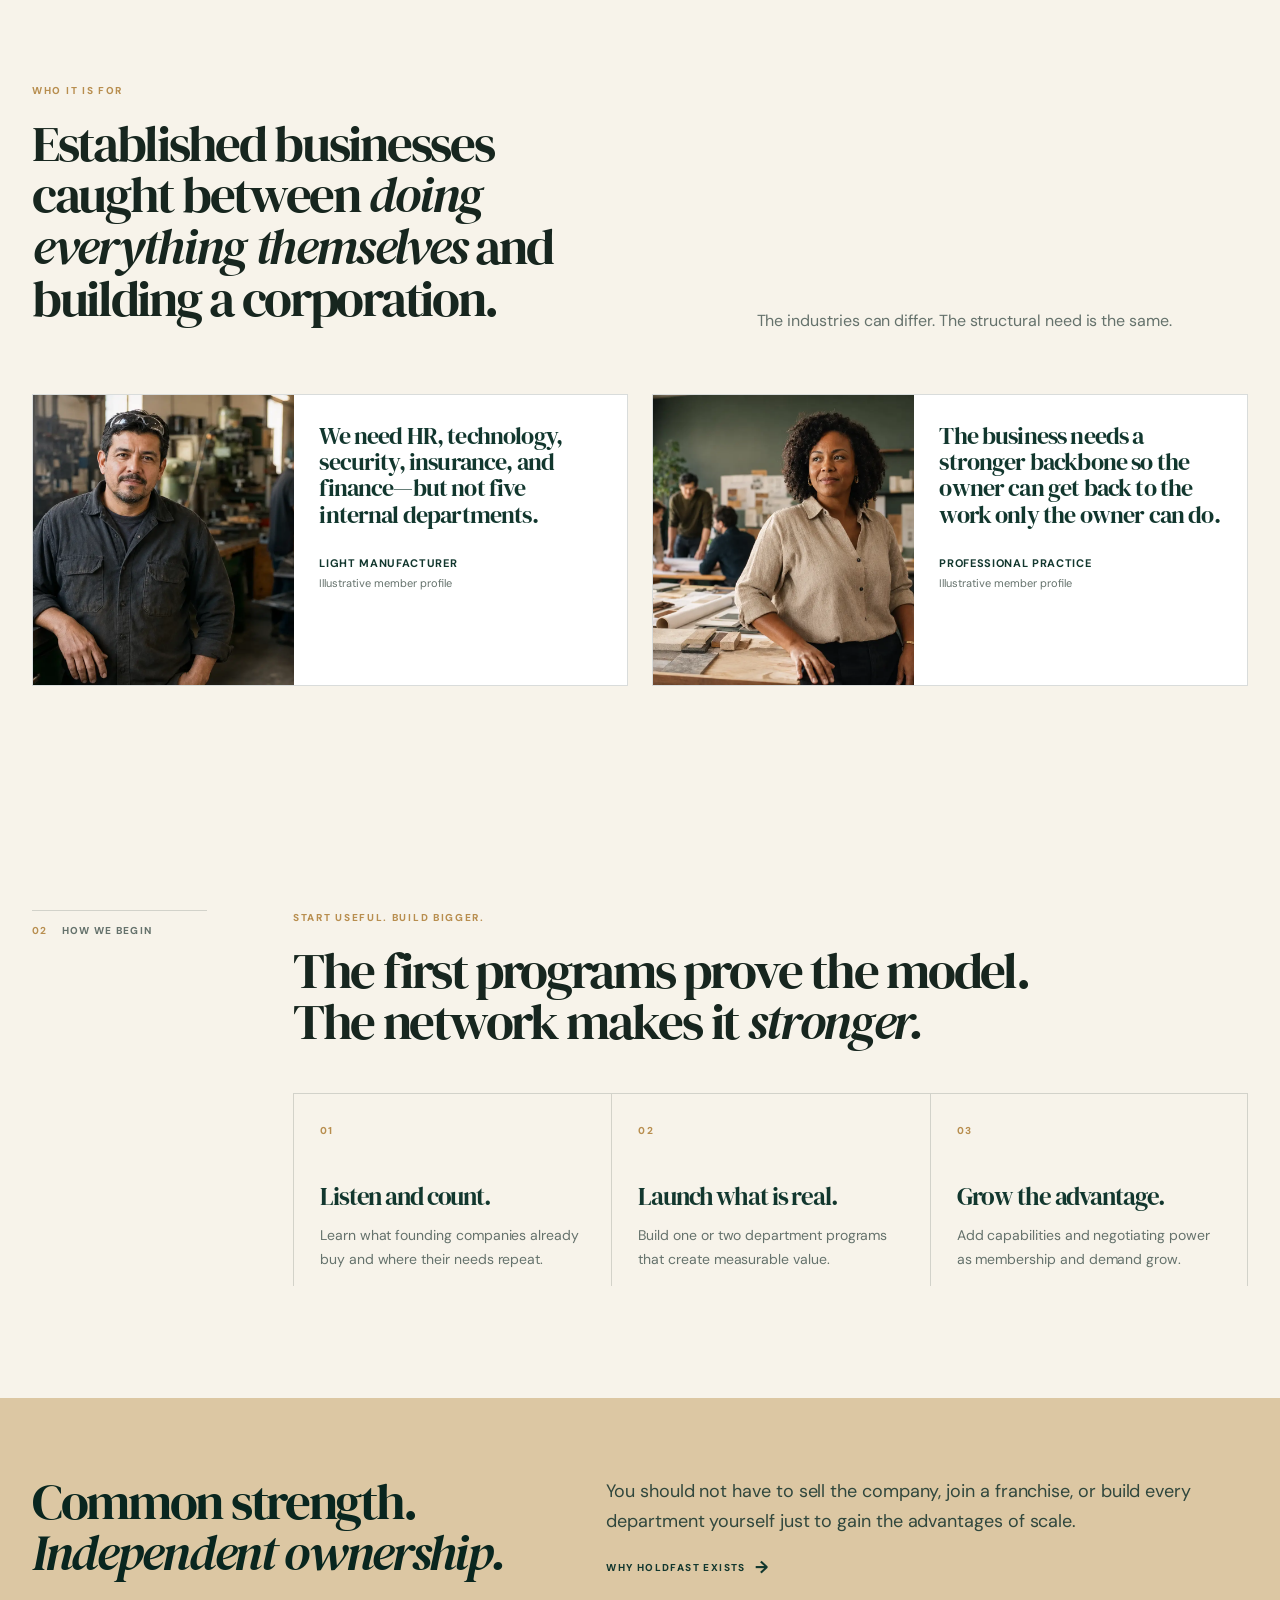
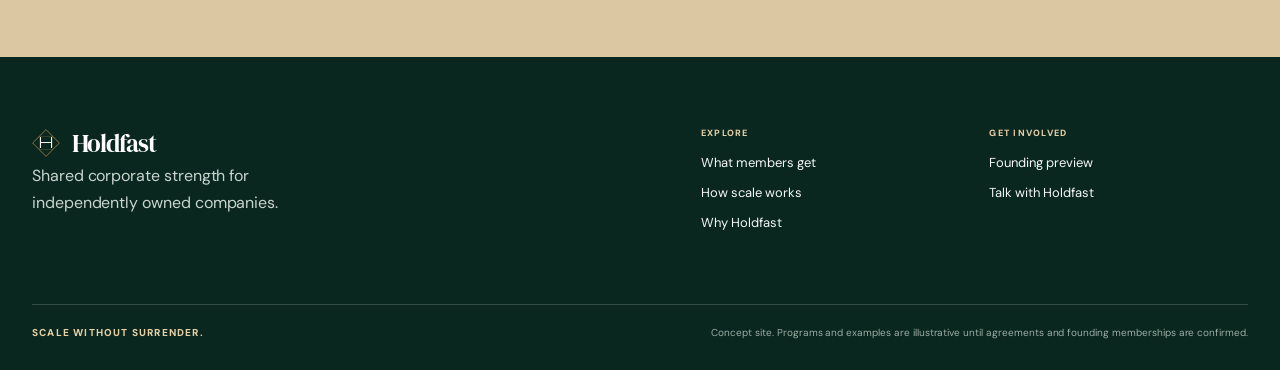
==== commit 2fde39e4: "Make Holdfast home page clearer, shorter, and more human" ====
--- a/index.html
+++ b/index.html
@@ -3,7 +3,7 @@
   <head>
     <meta charset="utf-8">
     <meta name="viewport" content="width=device-width, initial-scale=1">
-    <meta name="description" content="Holdfast brings independent businesses together to share corporate capabilities and negotiate with the strength of a much larger group.">
+    <meta name="description" content="Holdfast gives independent businesses shared departments, collective buying power, and practical support without taking away ownership or control.">
     <title>Holdfast — Scale Without Surrender</title>
     <link rel="preconnect" href="https://fonts.googleapis.com">
     <link rel="preconnect" href="https://fonts.gstatic.com" crossorigin>
@@ -17,58 +17,58 @@
       <div class="nav-wrap">
         <a class="brand" href="/" aria-label="Holdfast home"><span class="brand-mark" aria-hidden="true"><i></i></span><span class="brand-name">Holdfast</span></a>
         <nav class="main-nav" aria-label="Primary navigation">
-          <a href="/services/">Shared departments</a>
-          <a href="/network/">Network &amp; leverage</a>
+          <a href="/services/">What members get</a>
+          <a href="/network/">How scale works</a>
           <a href="/story/">Why Holdfast</a>
         </nav>
-        <a class="portal-link" href="/portal/">Member &amp; partner portal</a>
+        <a class="portal-link" href="/portal/">Founding preview</a>
         <button class="menu-toggle" type="button" data-menu-toggle aria-label="Open menu" aria-expanded="false"><span></span><span></span></button>
       </div>
     </header>
     <nav class="mobile-nav" data-mobile-nav aria-label="Mobile navigation">
-      <a href="/services/">Shared departments</a>
-      <a href="/network/">Network &amp; leverage</a>
+      <a href="/services/">What members get</a>
+      <a href="/network/">How scale works</a>
       <a href="/story/">Why Holdfast</a>
-      <a href="/portal/">Member &amp; partner portal</a>
+      <a href="/portal/">Founding preview</a>
     </nav>
 
     <main id="main" class="page">
       <section class="home-hero">
         <div class="home-copy">
-          <p class="eyebrow">Shared corporate strength for independent business</p>
-          <h1>Keep your company.<span class="display-line">Gain the departments and market power behind a <em>much larger one.</em></span></h1>
-          <p class="lede">Holdfast brings independent businesses together to share corporate capabilities, organize demand, and negotiate from scale—while every owner keeps control.</p>
+          <p class="eyebrow">Big-company strength. Independent ownership.</p>
+          <h1>Keep the business you built.<span class="display-line">Gain the strength behind a <em>much larger one.</em></span></h1>
+          <p class="lede">Holdfast brings independent companies together to share departments, buy with greater leverage, and get practical support—without giving up control.</p>
           <div class="hero-actions">
-            <a class="button primary" href="/services/">See the shared departments <span class="arrow">→</span></a>
-            <a class="button secondary" href="/network/">See how the network creates leverage <span class="arrow">→</span></a>
+            <a class="button primary" href="/services/">See what members gain <span class="arrow">→</span></a>
+            <a class="button secondary" href="/network/">See how the network works <span class="arrow">→</span></a>
           </div>
           <div class="hero-proof">
-            <div><strong>Shared departments</strong><span>People, benefits, technology, finance, risk, and administration</span></div>
-            <div><strong>Collective market power</strong><span>Combined employees, licenses, policies, purchases, and service demand</span></div>
+            <div><strong>Departments without building every department</strong><span>People, benefits, technology, finance, risk, and administration</span></div>
+            <div><strong>Scale without consolidation</strong><span>Your company, your name, your decisions</span></div>
           </div>
         </div>
         <div class="hero-visual">
-          <img src="/assets/media/owner-at-work.webp" alt="Independent business owner preparing an order in a workshop" width="1568" height="1003" fetchpriority="high" decoding="async">
-          <div class="photo-flag"><span>Independent companies do not have to combine ownership to combine strength.</span><strong>Scale without surrender.</strong></div>
+          <img src="/assets/media/owner-at-work.webp" alt="Independent business owner working in a workshop" width="1568" height="1003" fetchpriority="high" decoding="async">
+          <div class="photo-flag"><span>You keep the name above the door.</span><strong>We strengthen what stands behind it.</strong></div>
         </div>
       </section>
 
-      <section class="partner-bar" aria-label="Initial department families under development">
+      <section class="partner-bar" aria-label="Department families under development">
         <div class="container partner-bar-inner">
-          <p class="partner-bar-label"><span class="status-dot"></span> Initial department families</p>
-          <div class="platform-list"><span>People &amp; workforce</span><span>Benefits</span><span>Technology</span><span>Cybersecurity</span><span>Finance &amp; risk</span><span>Administration</span></div>
-          <p class="partner-bar-note">Capabilities under development. Active programs will always be identified clearly.</p>
+          <p class="partner-bar-label"><span class="status-dot"></span> Built around the work every company needs</p>
+          <div class="platform-list"><span>People</span><span>Benefits</span><span>Technology</span><span>Risk</span><span>Finance</span><span>Purchasing</span></div>
+          <p class="partner-bar-note">Founding programs are still being shaped. Active offers will always be labeled clearly.</p>
         </div>
       </section>
 
       <section class="section container split-index">
-        <div class="section-index"><b>01</b><span>The structural gap</span></div>
+        <div class="section-index"><b>01</b><span>The simple idea</span></div>
         <div>
-          <p class="eyebrow">Large companies build departments and buy at scale</p>
-          <h2>Independent companies are usually asked to do both <em>alone.</em></h2>
+          <p class="eyebrow">Large companies do not build alone</p>
+          <h2>Independent companies should not have to, <em>either.</em></h2>
           <div class="two-column">
-            <p>A healthy independent business may need payroll, benefits, HR, software, IT, cybersecurity, insurance, finance, purchasing, and professional support. It usually buys each function separately, with the pricing and attention given to a small account.</p>
-            <p>Holdfast changes the unit going to market. Member companies stay independently owned, but their combined employees, licenses, policies, purchases, and service needs create a much larger negotiating position.</p>
+            <p>One company buys benefits, software, insurance, payroll, and expert help as one small account.</p>
+            <p>Holdfast brings many companies together so they can share the structure and approach the market as a larger group.</p>
           </div>
         </div>
       </section>
@@ -76,50 +76,50 @@
       <section class="services-band section">
         <div class="container">
           <div class="services-head">
-            <div><p class="eyebrow light">What Holdfast builds behind members</p><h2>Shared capabilities. Collective leverage. <em>Practical adoption.</em></h2></div>
-            <p>The goal is not a directory of vendors. It is a shared corporate backbone that independent businesses can actually use.</p>
+            <div><p class="eyebrow light">What changes</p><h2>More capability behind the company. <em>Less of it built alone.</em></h2></div>
+            <p>Not a coupon book. Not a vendor directory. A shared backbone members can actually use.</p>
           </div>
           <div class="service-grid">
-            <a class="service-card" href="/services/"><span class="service-no">01</span><h3>Shared departments</h3><p>Common business capabilities with defined ownership, workflows, standards, implementation, escalation, and accountability.</p></a>
-            <a class="service-card" href="/network/"><span class="service-no">02</span><h3>Organized demand</h3><p>Member needs are combined across employees, licenses, policies, purchases, and recurring services.</p></a>
-            <a class="service-card" href="/network/"><span class="service-no">03</span><h3>Negotiated relationships</h3><p>Holdfast pursues better pricing, terms, access, support, and provider accountability where scale can genuinely help.</p></a>
-            <a class="service-card" href="/services/"><span class="service-no">04</span><h3>Implementation support</h3><p>Members get a practical path to choose, set up, use, and improve the capabilities that fit their company.</p></a>
+            <a class="service-card" href="/services/"><span class="service-no">01</span><h3>Shared departments</h3><p>Access business capabilities without staffing every function internally.</p></a>
+            <a class="service-card" href="/network/"><span class="service-no">02</span><h3>Combined demand</h3><p>Employees, licenses, policies, purchases, and recurring needs counted together.</p></a>
+            <a class="service-card" href="/network/"><span class="service-no">03</span><h3>A stronger market position</h3><p>Better pricing, terms, service, access, and provider accountability where scale helps.</p></a>
+            <a class="service-card" href="/services/"><span class="service-no">04</span><h3>Help putting it to work</h3><p>Clear choices, setup, implementation, follow-through, and escalation.</p></a>
           </div>
-          <a class="inline-link light band-footer-link" href="/services/">Explore the operating model <span class="arrow">→</span></a>
+          <a class="inline-link light band-footer-link" href="/services/">Explore the member experience <span class="arrow">→</span></a>
         </div>
       </section>
 
       <section class="story-feature">
-        <div class="story-image"><img src="/assets/media/pam-bakery.webp" alt="Illustrative independent bakery owner in her shop"><span class="image-note">Illustrative member scenario</span></div>
+        <div class="story-image"><img src="/assets/media/pam-bakery.webp" alt="Illustrative independent business owner in her shop"><span class="image-note">Illustrative business example</span></div>
         <div class="story-copy">
-          <p class="eyebrow">Picture a 25-person company</p>
-          <p class="story-quote">One company buys like a small account. A network of companies can go to market like a large one.</p>
-          <p>Today, the company may use separate firms for payroll, benefits, insurance, software, IT, and finance. Each provider sees one piece, and the owner still connects the work. Through Holdfast, the company can join shared department programs, participate in negotiated group relationships, keep providers that already work, and gain a stronger path when service fails.</p>
-          <div class="before-after" aria-label="Alone and through Holdfast comparison">
-            <div class="comparison-item"><span>Alone</span><strong>Separate providers and limited leverage</strong></div>
-            <div class="comparison-item"><span>Through Holdfast</span><strong>Shared capabilities and a larger negotiating position</strong></div>
+          <p class="eyebrow">What this changes on Tuesday</p>
+          <p class="story-quote">You stop rebuilding the same company infrastructure from scratch.</p>
+          <p>The owner keeps the company. Payroll, benefits, technology, insurance, and outside expertise stop living in separate silos. Holdfast gives the team a shared structure, group leverage, and a clear place to start.</p>
+          <div class="before-after" aria-label="Working alone and through Holdfast comparison">
+            <div class="comparison-item"><span>Working alone</span><strong>One company. Six separate negotiations.</strong></div>
+            <div class="comparison-item"><span>Through Holdfast</span><strong>One company backed by a larger network.</strong></div>
           </div>
           <p class="credit">Illustration only · Not a customer claim</p>
         </div>
       </section>
 
       <section class="section container">
-        <div class="owner-stories-head"><div><p class="eyebrow">Built around a company profile, not one industry</p><h2>Different businesses. The same <em>structural need.</em></h2></div><p>Holdfast is initially designed for established owner-led companies that are large enough to need several departments but still too small to build every one internally.</p></div>
+        <div class="owner-stories-head"><div><p class="eyebrow">Who it is for</p><h2>Established businesses caught between <em>doing everything themselves</em> and building a corporation.</h2></div><p>The industries can differ. The structural need is the same.</p></div>
         <div class="story-cards">
-          <article class="story-card"><img src="/assets/media/mateo-workshop.webp" alt="Illustrative manufacturing business"><div class="story-card-copy"><blockquote>Workforce support, software, security, purchasing, finance, and outside specialists already exist—but no single structure gives the company large-buyer leverage or connects the functions.</blockquote><strong>Light manufacturer</strong><small>Illustrative member profile</small></div></article>
-          <article class="story-card"><img src="/assets/media/aisha-studio.webp" alt="Illustrative professional practice"><div class="story-card-copy"><blockquote>Payroll, benefits, HR questions, technology, insurance, and administration compete with the owner’s actual professional work.</blockquote><strong>Professional practice</strong><small>Illustrative member profile</small></div></article>
+          <article class="story-card"><img src="/assets/media/mateo-workshop.webp" alt="Illustrative light manufacturing company"><div class="story-card-copy"><blockquote>We need HR, technology, security, insurance, and finance—but not five internal departments.</blockquote><strong>Light manufacturer</strong><small>Illustrative member profile</small></div></article>
+          <article class="story-card"><img src="/assets/media/aisha-studio.webp" alt="Illustrative professional practice"><div class="story-card-copy"><blockquote>The business needs a stronger backbone so the owner can get back to the work only the owner can do.</blockquote><strong>Professional practice</strong><small>Illustrative member profile</small></div></article>
         </div>
       </section>
 
       <section class="section container split-index">
-        <div class="section-index"><b>02</b><span>How the network becomes useful</span></div>
+        <div class="section-index"><b>02</b><span>How we begin</span></div>
         <div>
-          <p class="eyebrow">The larger system comes first</p>
-          <h2>We combine demand, build shared capabilities, and help each company put them to <em>work.</em></h2>
+          <p class="eyebrow">Start useful. Build bigger.</p>
+          <h2>The first programs prove the model. The network makes it <em>stronger.</em></h2>
           <div class="steps">
-            <article class="step"><span>01</span><h3>Organize the demand.</h3><p>Holdfast learns what member companies already buy, how many employees and users they represent, and where needs repeat across the network.</p></article>
-            <article class="step"><span>02</span><h3>Build the department programs.</h3><p>We negotiate and govern qualified providers, shared workflows, member terms, implementation, service standards, and escalation.</p></article>
-            <article class="step"><span>03</span><h3>Help each member adopt.</h3><p>A member desk and implementation support help the company keep what works, choose what fits, and turn network capability into completed action.</p></article>
+            <article class="step"><span>01</span><h3>Listen and count.</h3><p>Learn what founding companies already buy and where their needs repeat.</p></article>
+            <article class="step"><span>02</span><h3>Launch what is real.</h3><p>Build one or two department programs that create measurable value.</p></article>
+            <article class="step"><span>03</span><h3>Grow the advantage.</h3><p>Add capabilities and negotiating power as membership and demand grow.</p></article>
           </div>
         </div>
       </section>
@@ -127,29 +127,29 @@
       <section class="vision-strip">
         <div class="container vision-strip-inner">
           <h2>Common strength.<br><em>Independent ownership.</em></h2>
-          <div><p>The local name stays above the door. The owner keeps making the decisions. Behind that company sits a growing foundation of departments and market leverage that no single owner could reasonably build alone.</p><a class="inline-link" href="/story/">Read the larger ambition <span class="arrow">→</span></a></div>
+          <div><p>You should not have to sell the company, join a franchise, or build every department yourself just to gain the advantages of scale.</p><a class="inline-link" href="/story/">Why Holdfast exists <span class="arrow">→</span></a></div>
         </div>
       </section>
     </main>
 
     <footer class="site-footer">
       <div class="container footer-grid">
-        <div class="footer-brand"><a class="brand" href="/"><span class="brand-mark" aria-hidden="true"><i></i></span><span class="brand-name">Holdfast</span></a><p>The shared corporate backbone for independently owned companies.</p></div>
-        <div class="footer-nav"><div><p class="footer-label">Explore</p><a href="/services/">Shared departments</a><a href="/network/">Network &amp; leverage</a><a href="/story/">Why Holdfast</a></div><div><p class="footer-label">Get involved</p><a href="/portal/">Member portal</a><a href="/portal/?role=partner">Partner portal</a><button type="button" data-chat-open>Talk with Holdfast</button></div></div>
+        <div class="footer-brand"><a class="brand" href="/"><span class="brand-mark" aria-hidden="true"><i></i></span><span class="brand-name">Holdfast</span></a><p>Shared corporate strength for independently owned companies.</p></div>
+        <div class="footer-nav"><div><p class="footer-label">Explore</p><a href="/services/">What members get</a><a href="/network/">How scale works</a><a href="/story/">Why Holdfast</a></div><div><p class="footer-label">Get involved</p><a href="/portal/">Founding preview</a><button type="button" data-chat-open>Talk with Holdfast</button></div></div>
       </div>
-      <div class="container footer-bottom"><p>Scale without surrender.</p><p>Concept site. Department programs, company examples, portal data, and prospective service relationships are illustrative until agreements and founding memberships are confirmed.</p></div>
+      <div class="container footer-bottom"><p>Scale without surrender.</p><p>Concept site. Programs and examples are illustrative until agreements and founding memberships are confirmed.</p></div>
     </footer>
 
     <aside class="chat-shell" aria-label="Talk with Holdfast">
       <section class="chat-panel" data-chat-panel hidden>
-        <div class="chat-head"><div><span class="live-status"><i></i> Founding conversation</span><h3>Talk with Holdfast</h3><p>A starting place for future members and partners.</p></div><button type="button" data-chat-close aria-label="Close chat">×</button></div>
+        <div class="chat-head"><div><span class="live-status"><i></i> Founding conversation</span><h3>Talk with Holdfast</h3><p>For owners and potential partners.</p></div><button type="button" data-chat-close aria-label="Close chat">×</button></div>
         <div class="chat-body" data-chat-content>
-          <div class="chat-bubble">Tell us what departments your company needs, what you already buy, and where acting alone is costing you leverage.</div>
+          <div class="chat-bubble">What does your company keep having to solve alone?</div>
           <div class="chat-options" data-chat-options><button type="button">I own a business</button><button type="button">I represent a service partner</button><button type="button">I want to understand the model</button></div>
-          <form data-chat-form><textarea aria-label="Your message" placeholder="Tell us a little about your company…" required></textarea><button class="chat-submit" type="submit">Start the conversation <span class="arrow">→</span></button></form>
+          <form data-chat-form><textarea aria-label="Your message" placeholder="Tell us a little about your company…" required></textarea><button class="chat-submit" type="submit">Preview the next step <span class="arrow">→</span></button></form>
         </div>
       </section>
-      <button class="chat-launcher" type="button" data-chat-open aria-expanded="false"><span class="chat-icon" aria-hidden="true"><i></i><i></i><i></i></span><span><strong>Talk with us</strong><small>Holdfast founding conversation</small></span></button>
+      <button class="chat-launcher" type="button" data-chat-open aria-expanded="false"><span class="chat-icon" aria-hidden="true"><i></i><i></i><i></i></span><span><strong>Talk with us</strong><small>Founding conversation</small></span></button>
     </aside>
   </body>
 </html>
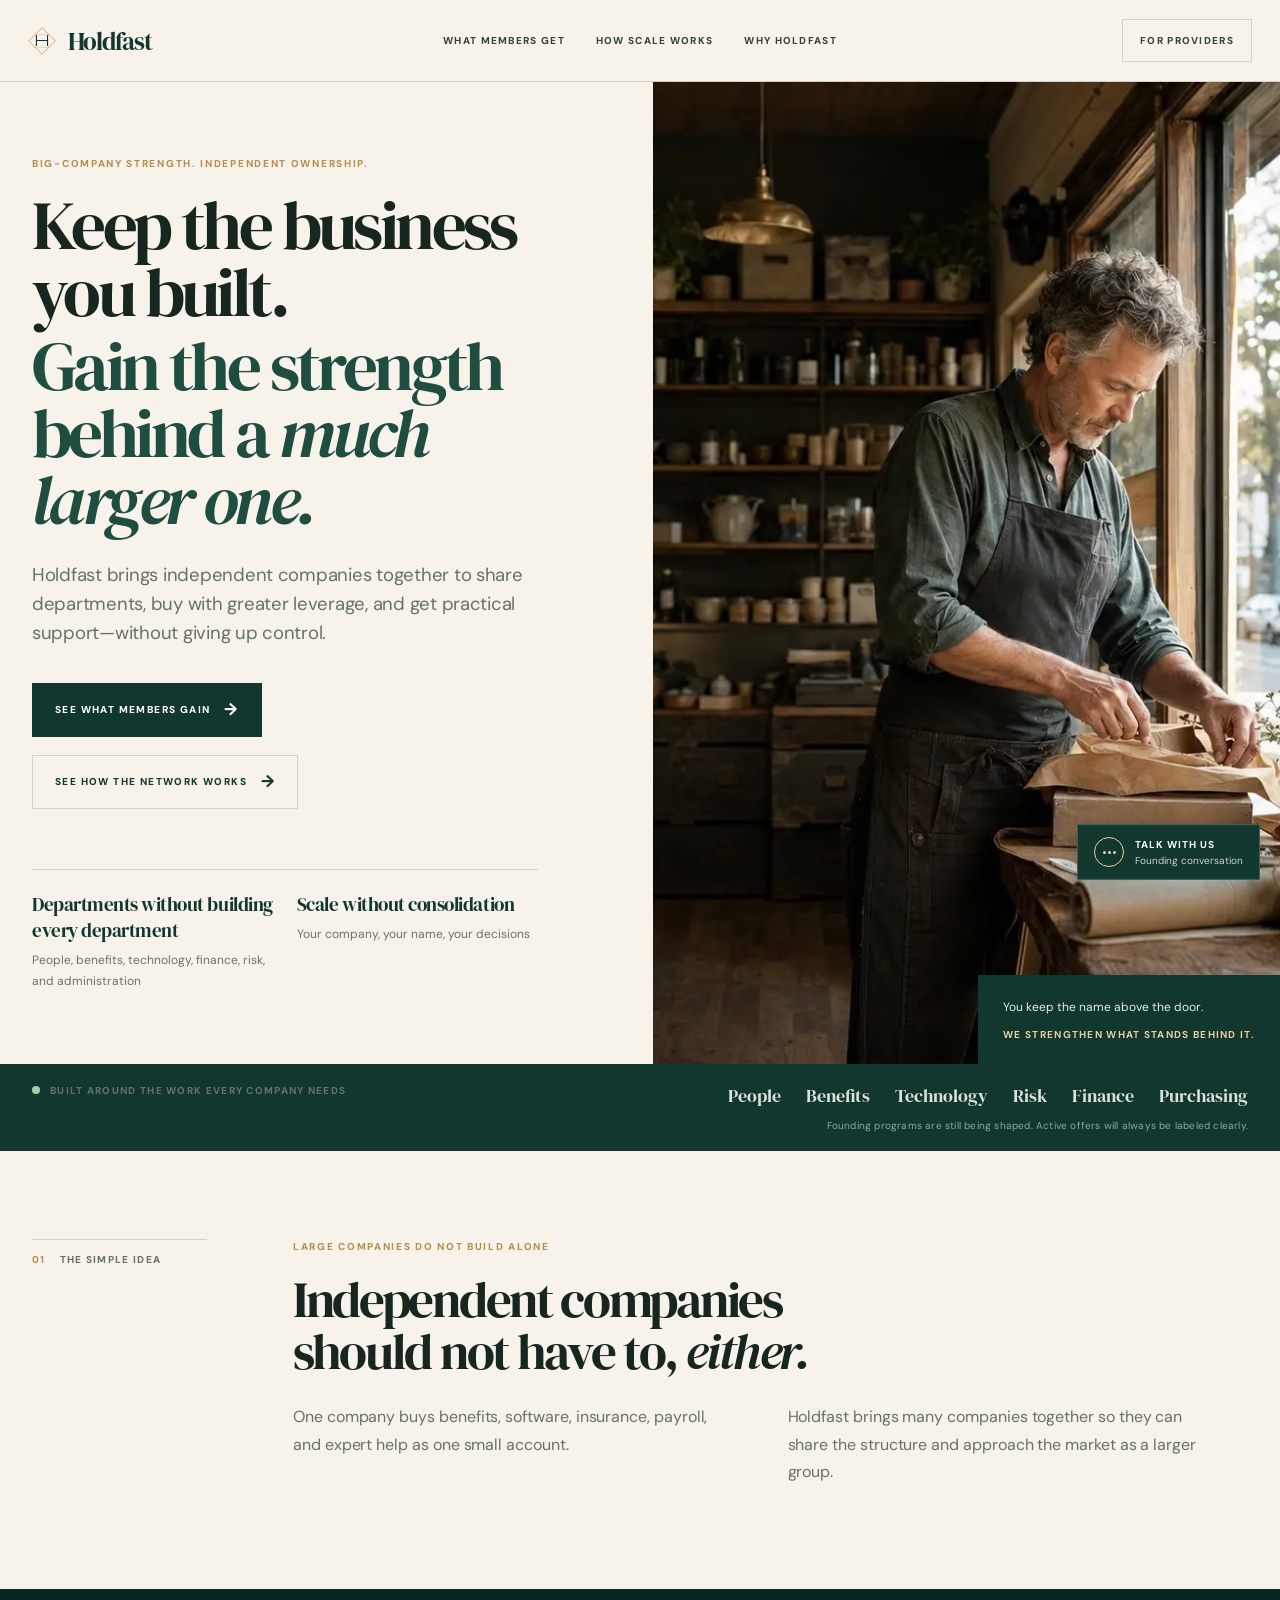
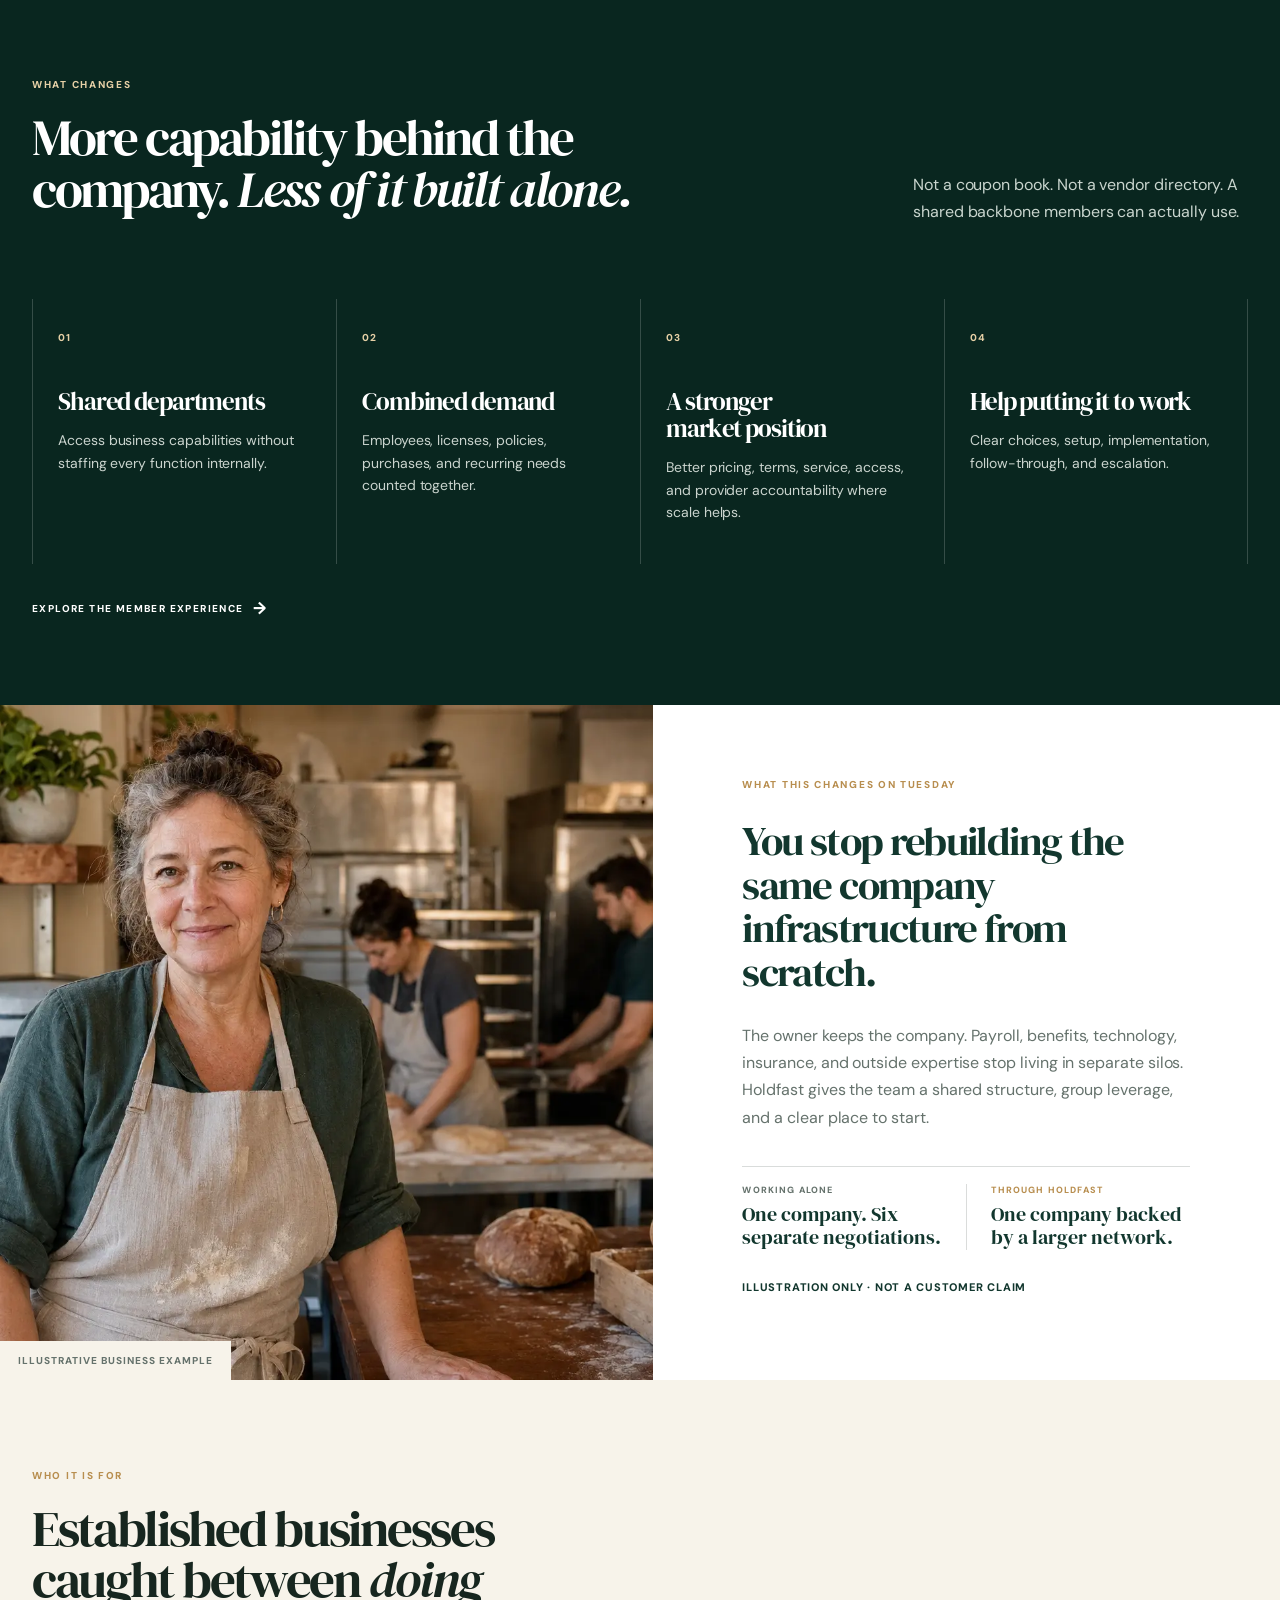
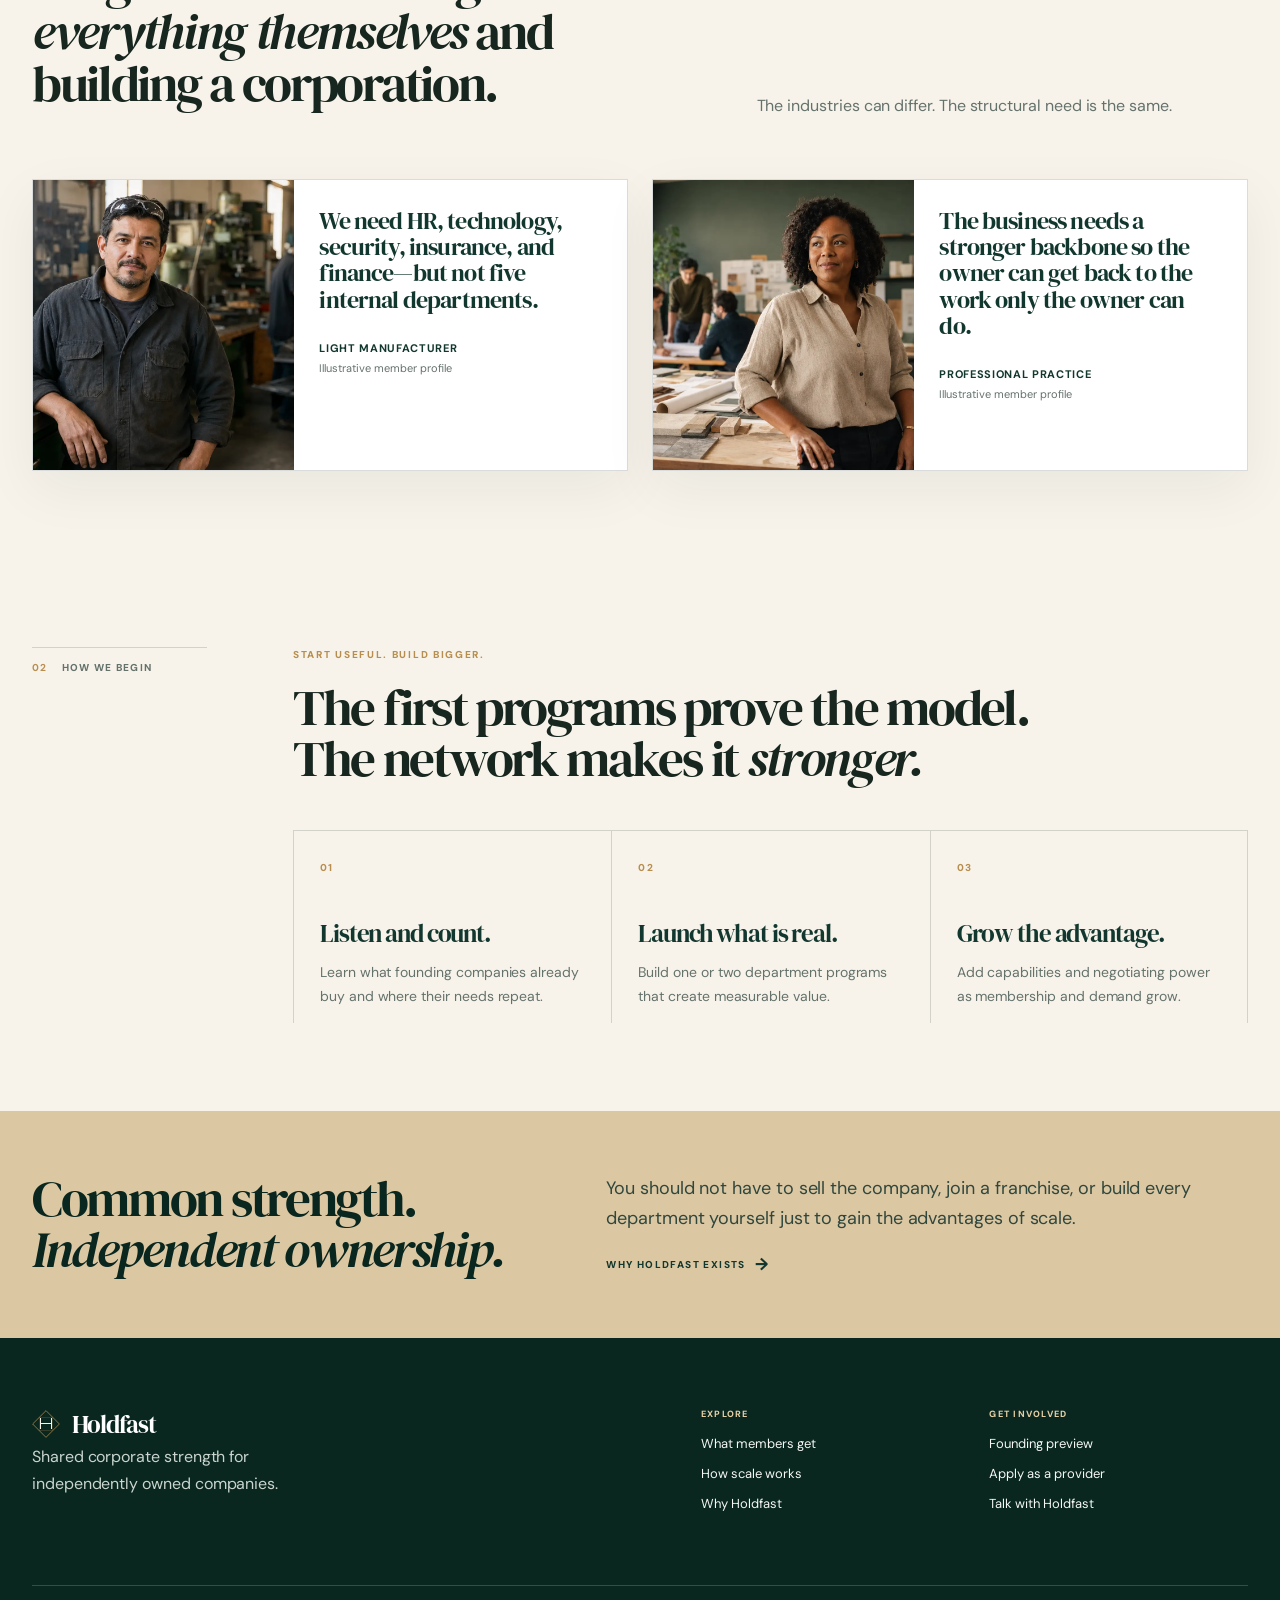
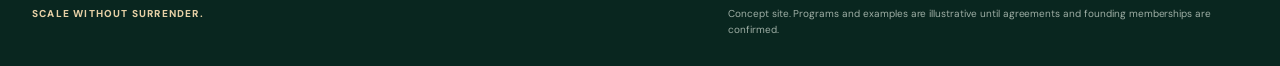
==== commit 5e9cae91: "Surface provider application from home page" ====
--- a/index.html
+++ b/index.html
@@ -21,7 +21,7 @@
           <a href="/network/">How scale works</a>
           <a href="/story/">Why Holdfast</a>
         </nav>
-        <a class="portal-link" href="/portal/">Founding preview</a>
+        <a class="portal-link" href="/providers/">For providers</a>
         <button class="menu-toggle" type="button" data-menu-toggle aria-label="Open menu" aria-expanded="false"><span></span><span></span></button>
       </div>
     </header>
@@ -30,6 +30,7 @@
       <a href="/network/">How scale works</a>
       <a href="/story/">Why Holdfast</a>
       <a href="/portal/">Founding preview</a>
+      <a href="/providers/">For providers</a>
     </nav>
 
     <main id="main" class="page">
@@ -61,95 +62,21 @@
         </div>
       </section>
 
-      <section class="section container split-index">
-        <div class="section-index"><b>01</b><span>The simple idea</span></div>
-        <div>
-          <p class="eyebrow">Large companies do not build alone</p>
-          <h2>Independent companies should not have to, <em>either.</em></h2>
-          <div class="two-column">
-            <p>One company buys benefits, software, insurance, payroll, and expert help as one small account.</p>
-            <p>Holdfast brings many companies together so they can share the structure and approach the market as a larger group.</p>
-          </div>
-        </div>
-      </section>
+      <section class="section container split-index"><div class="section-index"><b>01</b><span>The simple idea</span></div><div><p class="eyebrow">Large companies do not build alone</p><h2>Independent companies should not have to, <em>either.</em></h2><div class="two-column"><p>One company buys benefits, software, insurance, payroll, and expert help as one small account.</p><p>Holdfast brings many companies together so they can share the structure and approach the market as a larger group.</p></div></div></section>
 
-      <section class="services-band section">
-        <div class="container">
-          <div class="services-head">
-            <div><p class="eyebrow light">What changes</p><h2>More capability behind the company. <em>Less of it built alone.</em></h2></div>
-            <p>Not a coupon book. Not a vendor directory. A shared backbone members can actually use.</p>
-          </div>
-          <div class="service-grid">
-            <a class="service-card" href="/services/"><span class="service-no">01</span><h3>Shared departments</h3><p>Access business capabilities without staffing every function internally.</p></a>
-            <a class="service-card" href="/network/"><span class="service-no">02</span><h3>Combined demand</h3><p>Employees, licenses, policies, purchases, and recurring needs counted together.</p></a>
-            <a class="service-card" href="/network/"><span class="service-no">03</span><h3>A stronger market position</h3><p>Better pricing, terms, service, access, and provider accountability where scale helps.</p></a>
-            <a class="service-card" href="/services/"><span class="service-no">04</span><h3>Help putting it to work</h3><p>Clear choices, setup, implementation, follow-through, and escalation.</p></a>
-          </div>
-          <a class="inline-link light band-footer-link" href="/services/">Explore the member experience <span class="arrow">→</span></a>
-        </div>
-      </section>
+      <section class="services-band section"><div class="container"><div class="services-head"><div><p class="eyebrow light">What changes</p><h2>More capability behind the company. <em>Less of it built alone.</em></h2></div><p>Not a coupon book. Not a vendor directory. A shared backbone members can actually use.</p></div><div class="service-grid"><a class="service-card" href="/services/"><span class="service-no">01</span><h3>Shared departments</h3><p>Access business capabilities without staffing every function internally.</p></a><a class="service-card" href="/network/"><span class="service-no">02</span><h3>Combined demand</h3><p>Employees, licenses, policies, purchases, and recurring needs counted together.</p></a><a class="service-card" href="/network/"><span class="service-no">03</span><h3>A stronger market position</h3><p>Better pricing, terms, service, access, and provider accountability where scale helps.</p></a><a class="service-card" href="/services/"><span class="service-no">04</span><h3>Help putting it to work</h3><p>Clear choices, setup, implementation, follow-through, and escalation.</p></a></div><a class="inline-link light band-footer-link" href="/services/">Explore the member experience <span class="arrow">→</span></a></div></section>
 
-      <section class="story-feature">
-        <div class="story-image"><img src="/assets/media/pam-bakery.webp" alt="Illustrative independent business owner in her shop"><span class="image-note">Illustrative business example</span></div>
-        <div class="story-copy">
-          <p class="eyebrow">What this changes on Tuesday</p>
-          <p class="story-quote">You stop rebuilding the same company infrastructure from scratch.</p>
-          <p>The owner keeps the company. Payroll, benefits, technology, insurance, and outside expertise stop living in separate silos. Holdfast gives the team a shared structure, group leverage, and a clear place to start.</p>
-          <div class="before-after" aria-label="Working alone and through Holdfast comparison">
-            <div class="comparison-item"><span>Working alone</span><strong>One company. Six separate negotiations.</strong></div>
-            <div class="comparison-item"><span>Through Holdfast</span><strong>One company backed by a larger network.</strong></div>
-          </div>
-          <p class="credit">Illustration only · Not a customer claim</p>
-        </div>
-      </section>
+      <section class="story-feature"><div class="story-image"><img src="/assets/media/pam-bakery.webp" alt="Illustrative independent business owner in her shop"><span class="image-note">Illustrative business example</span></div><div class="story-copy"><p class="eyebrow">What this changes on Tuesday</p><p class="story-quote">You stop rebuilding the same company infrastructure from scratch.</p><p>The owner keeps the company. Payroll, benefits, technology, insurance, and outside expertise stop living in separate silos. Holdfast gives the team a shared structure, group leverage, and a clear place to start.</p><div class="before-after" aria-label="Working alone and through Holdfast comparison"><div class="comparison-item"><span>Working alone</span><strong>One company. Six separate negotiations.</strong></div><div class="comparison-item"><span>Through Holdfast</span><strong>One company backed by a larger network.</strong></div></div><p class="credit">Illustration only · Not a customer claim</p></div></section>
 
-      <section class="section container">
-        <div class="owner-stories-head"><div><p class="eyebrow">Who it is for</p><h2>Established businesses caught between <em>doing everything themselves</em> and building a corporation.</h2></div><p>The industries can differ. The structural need is the same.</p></div>
-        <div class="story-cards">
-          <article class="story-card"><img src="/assets/media/mateo-workshop.webp" alt="Illustrative light manufacturing company"><div class="story-card-copy"><blockquote>We need HR, technology, security, insurance, and finance—but not five internal departments.</blockquote><strong>Light manufacturer</strong><small>Illustrative member profile</small></div></article>
-          <article class="story-card"><img src="/assets/media/aisha-studio.webp" alt="Illustrative professional practice"><div class="story-card-copy"><blockquote>The business needs a stronger backbone so the owner can get back to the work only the owner can do.</blockquote><strong>Professional practice</strong><small>Illustrative member profile</small></div></article>
-        </div>
-      </section>
+      <section class="section container"><div class="owner-stories-head"><div><p class="eyebrow">Who it is for</p><h2>Established businesses caught between <em>doing everything themselves</em> and building a corporation.</h2></div><p>The industries can differ. The structural need is the same.</p></div><div class="story-cards"><article class="story-card"><img src="/assets/media/mateo-workshop.webp" alt="Illustrative light manufacturing company"><div class="story-card-copy"><blockquote>We need HR, technology, security, insurance, and finance—but not five internal departments.</blockquote><strong>Light manufacturer</strong><small>Illustrative member profile</small></div></article><article class="story-card"><img src="/assets/media/aisha-studio.webp" alt="Illustrative professional practice"><div class="story-card-copy"><blockquote>The business needs a stronger backbone so the owner can get back to the work only the owner can do.</blockquote><strong>Professional practice</strong><small>Illustrative member profile</small></div></article></div></section>
 
-      <section class="section container split-index">
-        <div class="section-index"><b>02</b><span>How we begin</span></div>
-        <div>
-          <p class="eyebrow">Start useful. Build bigger.</p>
-          <h2>The first programs prove the model. The network makes it <em>stronger.</em></h2>
-          <div class="steps">
-            <article class="step"><span>01</span><h3>Listen and count.</h3><p>Learn what founding companies already buy and where their needs repeat.</p></article>
-            <article class="step"><span>02</span><h3>Launch what is real.</h3><p>Build one or two department programs that create measurable value.</p></article>
-            <article class="step"><span>03</span><h3>Grow the advantage.</h3><p>Add capabilities and negotiating power as membership and demand grow.</p></article>
-          </div>
-        </div>
-      </section>
+      <section class="section container split-index"><div class="section-index"><b>02</b><span>How we begin</span></div><div><p class="eyebrow">Start useful. Build bigger.</p><h2>The first programs prove the model. The network makes it <em>stronger.</em></h2><div class="steps"><article class="step"><span>01</span><h3>Listen and count.</h3><p>Learn what founding companies already buy and where their needs repeat.</p></article><article class="step"><span>02</span><h3>Launch what is real.</h3><p>Build one or two department programs that create measurable value.</p></article><article class="step"><span>03</span><h3>Grow the advantage.</h3><p>Add capabilities and negotiating power as membership and demand grow.</p></article></div></div></section>
 
-      <section class="vision-strip">
-        <div class="container vision-strip-inner">
-          <h2>Common strength.<br><em>Independent ownership.</em></h2>
-          <div><p>You should not have to sell the company, join a franchise, or build every department yourself just to gain the advantages of scale.</p><a class="inline-link" href="/story/">Why Holdfast exists <span class="arrow">→</span></a></div>
-        </div>
-      </section>
+      <section class="vision-strip"><div class="container vision-strip-inner"><h2>Common strength.<br><em>Independent ownership.</em></h2><div><p>You should not have to sell the company, join a franchise, or build every department yourself just to gain the advantages of scale.</p><a class="inline-link" href="/story/">Why Holdfast exists <span class="arrow">→</span></a></div></div></section>
     </main>
 
-    <footer class="site-footer">
-      <div class="container footer-grid">
-        <div class="footer-brand"><a class="brand" href="/"><span class="brand-mark" aria-hidden="true"><i></i></span><span class="brand-name">Holdfast</span></a><p>Shared corporate strength for independently owned companies.</p></div>
-        <div class="footer-nav"><div><p class="footer-label">Explore</p><a href="/services/">What members get</a><a href="/network/">How scale works</a><a href="/story/">Why Holdfast</a></div><div><p class="footer-label">Get involved</p><a href="/portal/">Founding preview</a><button type="button" data-chat-open>Talk with Holdfast</button></div></div>
-      </div>
-      <div class="container footer-bottom"><p>Scale without surrender.</p><p>Concept site. Programs and examples are illustrative until agreements and founding memberships are confirmed.</p></div>
-    </footer>
+    <footer class="site-footer"><div class="container footer-grid"><div class="footer-brand"><a class="brand" href="/"><span class="brand-mark" aria-hidden="true"><i></i></span><span class="brand-name">Holdfast</span></a><p>Shared corporate strength for independently owned companies.</p></div><div class="footer-nav"><div><p class="footer-label">Explore</p><a href="/services/">What members get</a><a href="/network/">How scale works</a><a href="/story/">Why Holdfast</a></div><div><p class="footer-label">Get involved</p><a href="/portal/">Founding preview</a><a href="/providers/">Apply as a provider</a><button type="button" data-chat-open>Talk with Holdfast</button></div></div></div><div class="container footer-bottom"><p>Scale without surrender.</p><p>Concept site. Programs and examples are illustrative until agreements and founding memberships are confirmed.</p></div></footer>
 
-    <aside class="chat-shell" aria-label="Talk with Holdfast">
-      <section class="chat-panel" data-chat-panel hidden>
-        <div class="chat-head"><div><span class="live-status"><i></i> Founding conversation</span><h3>Talk with Holdfast</h3><p>For owners and potential partners.</p></div><button type="button" data-chat-close aria-label="Close chat">×</button></div>
-        <div class="chat-body" data-chat-content>
-          <div class="chat-bubble">What does your company keep having to solve alone?</div>
-          <div class="chat-options" data-chat-options><button type="button">I own a business</button><button type="button">I represent a service partner</button><button type="button">I want to understand the model</button></div>
-          <form data-chat-form><textarea aria-label="Your message" placeholder="Tell us a little about your company…" required></textarea><button class="chat-submit" type="submit">Preview the next step <span class="arrow">→</span></button></form>
-        </div>
-      </section>
-      <button class="chat-launcher" type="button" data-chat-open aria-expanded="false"><span class="chat-icon" aria-hidden="true"><i></i><i></i><i></i></span><span><strong>Talk with us</strong><small>Founding conversation</small></span></button>
-    </aside>
+    <aside class="chat-shell" aria-label="Talk with Holdfast"><section class="chat-panel" data-chat-panel hidden><div class="chat-head"><div><span class="live-status"><i></i> Founding conversation</span><h3>Talk with Holdfast</h3><p>For owners and potential partners.</p></div><button type="button" data-chat-close aria-label="Close chat">×</button></div><div class="chat-body" data-chat-content><div class="chat-bubble">What does your company keep having to solve alone?</div><div class="chat-options" data-chat-options><button type="button">I own a business</button><button type="button" data-provider-route>I want to apply as a provider</button><button type="button">I want to understand the model</button></div><form data-chat-form><textarea aria-label="Your message" placeholder="Tell us a little about your company…" required></textarea><button class="chat-submit" type="submit">Preview the next step <span class="arrow">→</span></button></form></div></section><button class="chat-launcher" type="button" data-chat-open aria-expanded="false"><span class="chat-icon" aria-hidden="true"><i></i><i></i><i></i></span><span><strong>Talk with us</strong><small>Founding conversation</small></span></button></aside>
   </body>
 </html>
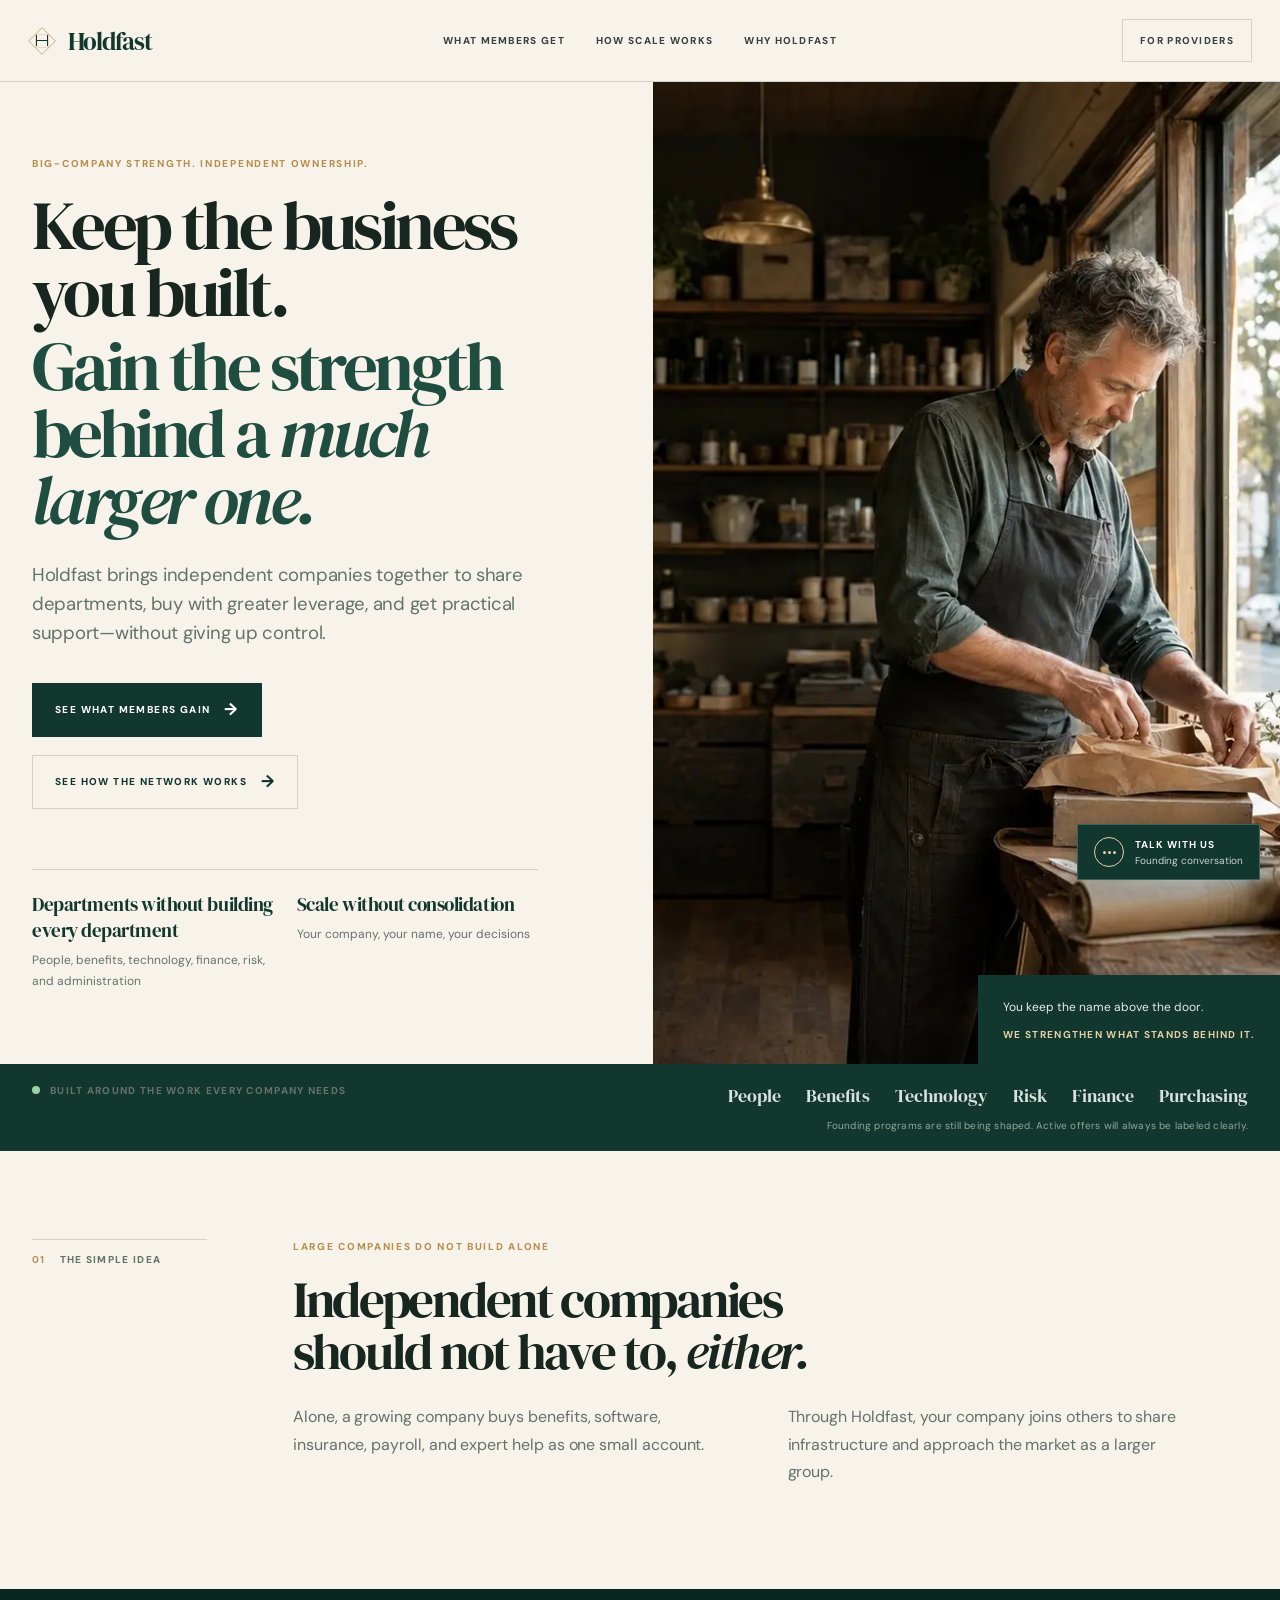
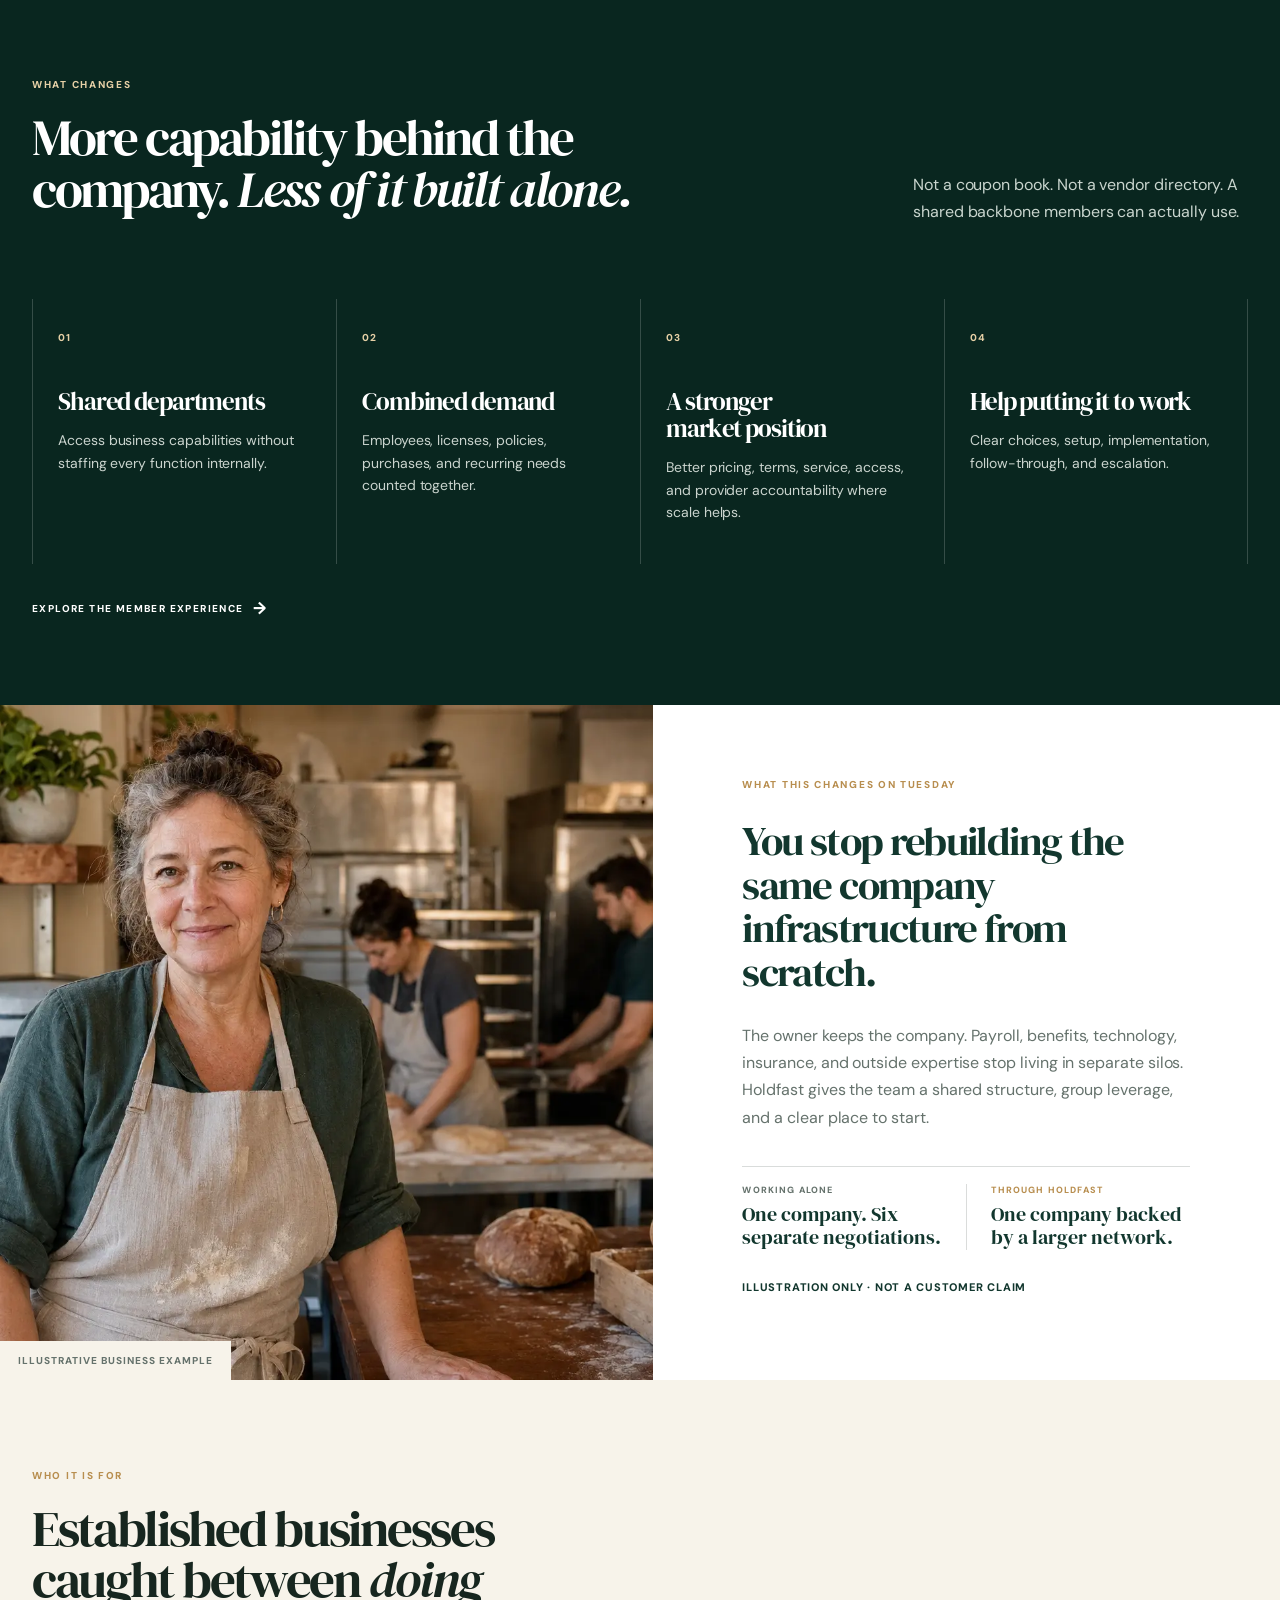
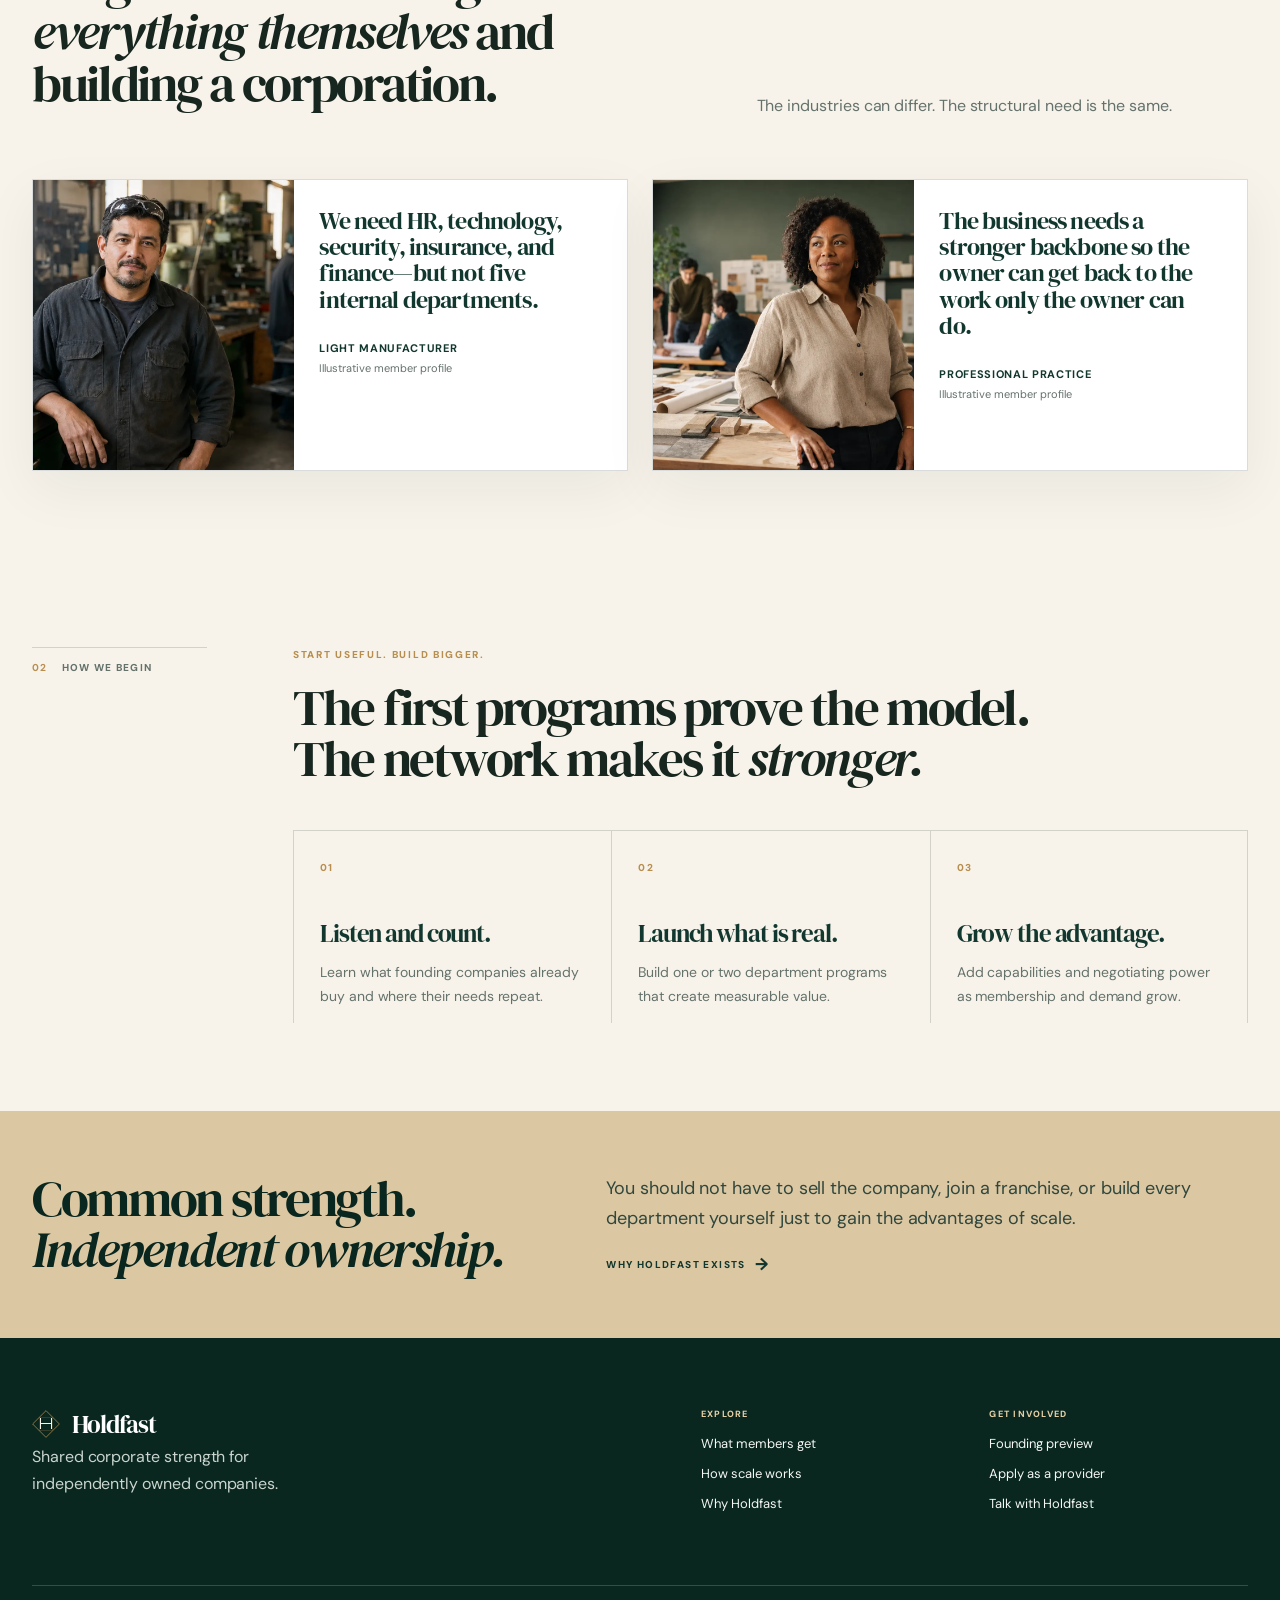
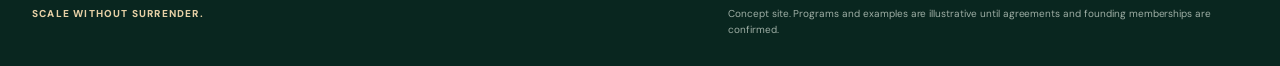
==== commit 5833650d: "Apply Hunter feedback to member-facing copy" ====
--- a/index.html
+++ b/index.html
@@ -62,7 +62,7 @@
         </div>
       </section>
 
-      <section class="section container split-index"><div class="section-index"><b>01</b><span>The simple idea</span></div><div><p class="eyebrow">Large companies do not build alone</p><h2>Independent companies should not have to, <em>either.</em></h2><div class="two-column"><p>One company buys benefits, software, insurance, payroll, and expert help as one small account.</p><p>Holdfast brings many companies together so they can share the structure and approach the market as a larger group.</p></div></div></section>
+      <section class="section container split-index"><div class="section-index"><b>01</b><span>The simple idea</span></div><div><p class="eyebrow">Large companies do not build alone</p><h2>Independent companies should not have to, <em>either.</em></h2><div class="two-column"><p>Alone, a growing company buys benefits, software, insurance, payroll, and expert help as one small account.</p><p>Through Holdfast, your company joins others to share infrastructure and approach the market as a larger group.</p></div></div></section>
 
       <section class="services-band section"><div class="container"><div class="services-head"><div><p class="eyebrow light">What changes</p><h2>More capability behind the company. <em>Less of it built alone.</em></h2></div><p>Not a coupon book. Not a vendor directory. A shared backbone members can actually use.</p></div><div class="service-grid"><a class="service-card" href="/services/"><span class="service-no">01</span><h3>Shared departments</h3><p>Access business capabilities without staffing every function internally.</p></a><a class="service-card" href="/network/"><span class="service-no">02</span><h3>Combined demand</h3><p>Employees, licenses, policies, purchases, and recurring needs counted together.</p></a><a class="service-card" href="/network/"><span class="service-no">03</span><h3>A stronger market position</h3><p>Better pricing, terms, service, access, and provider accountability where scale helps.</p></a><a class="service-card" href="/services/"><span class="service-no">04</span><h3>Help putting it to work</h3><p>Clear choices, setup, implementation, follow-through, and escalation.</p></a></div><a class="inline-link light band-footer-link" href="/services/">Explore the member experience <span class="arrow">→</span></a></div></section>
 
